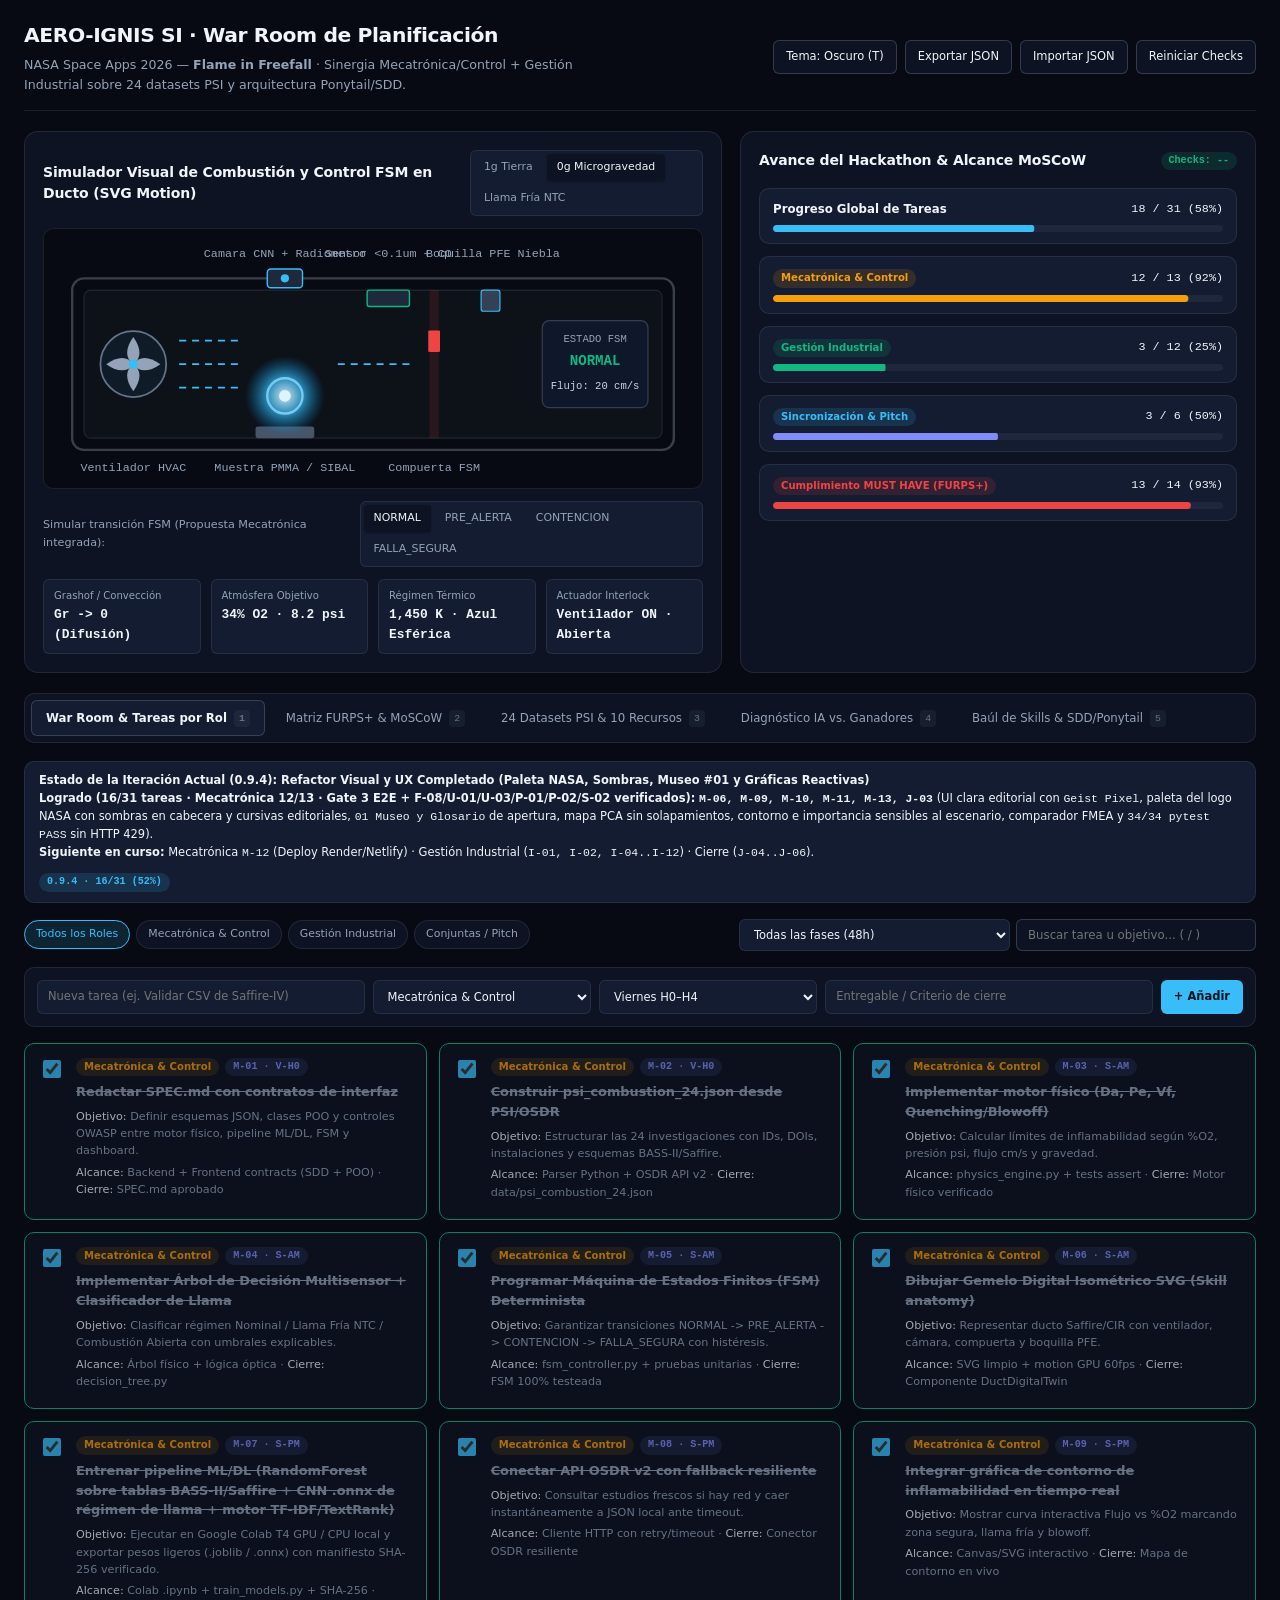
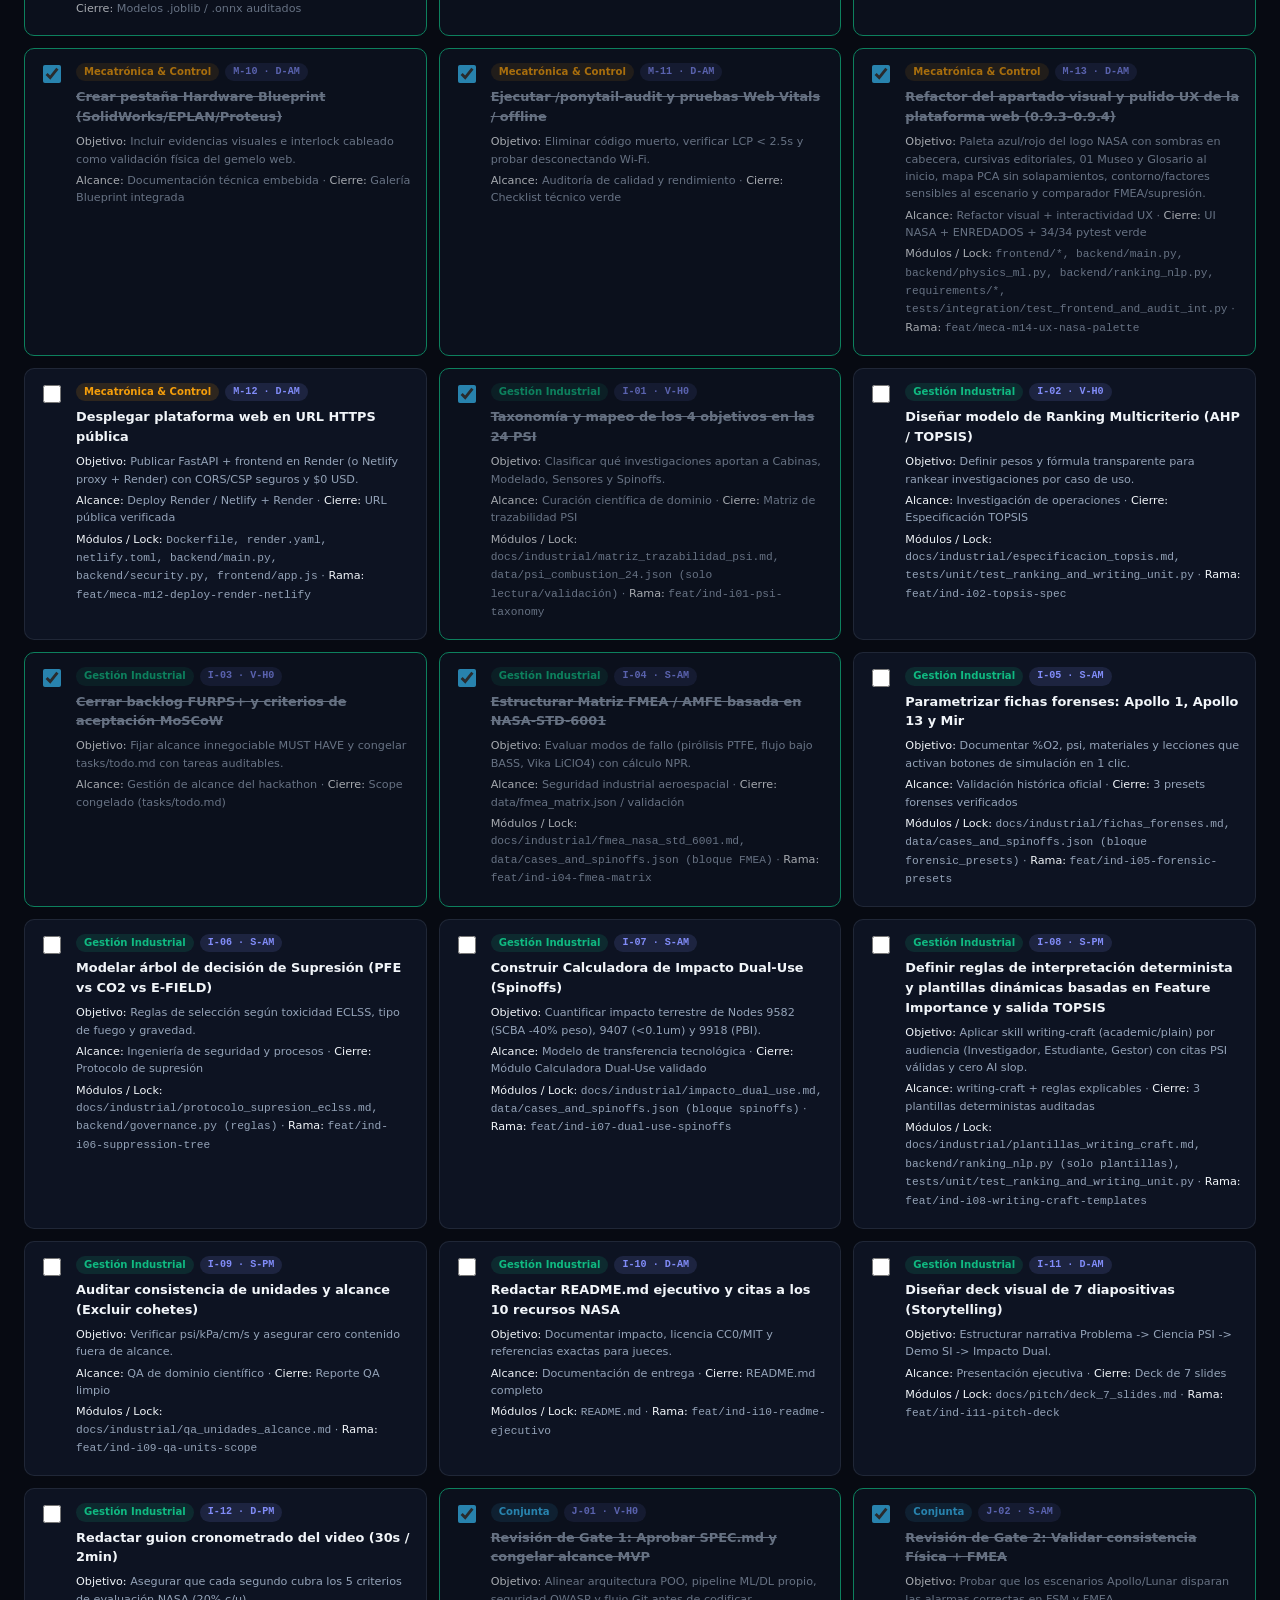
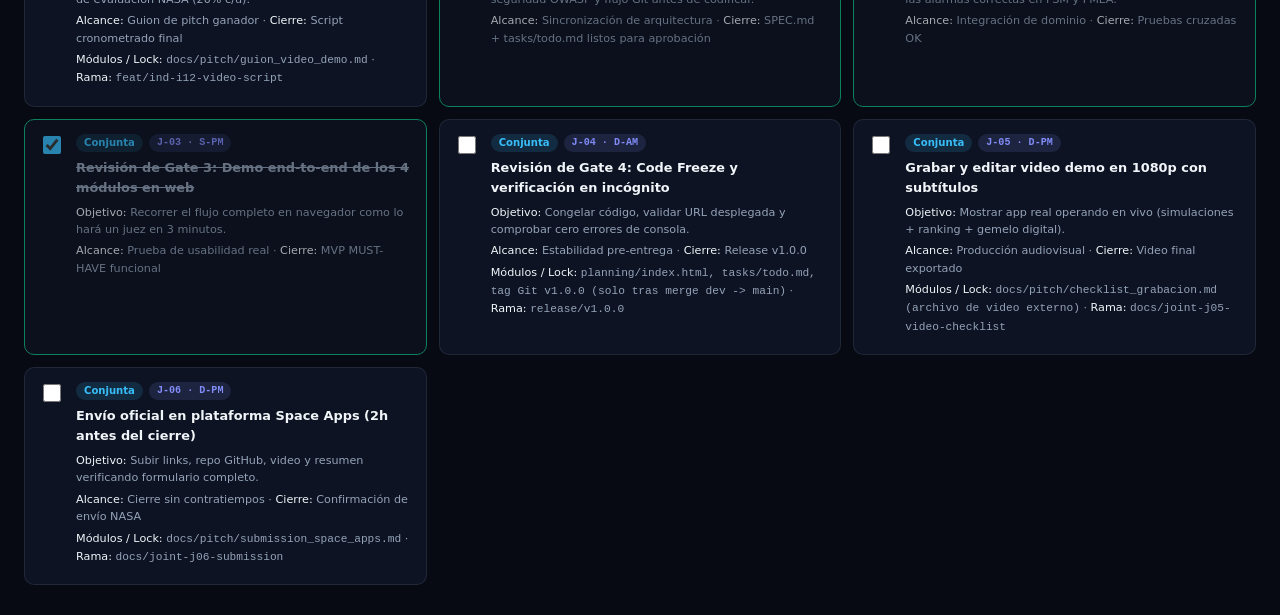
==== planning/index.html @ 43ac8eba "0.9.11 - merge - integrar origin/feat/ind-i04-fmea-matrix en dev" ====
<!DOCTYPE html>
<html lang="es" data-theme="dark">
<head>
  <meta charset="UTF-8" />
  <meta name="viewport" content="width=device-width, initial-scale=1.0" />
  <title>AERO-IGNIS SI — War Room & Planificación | Flame in Freefall (NASA Space Apps 2026)</title>
  <style>
    :root {
      --bg-canvas: #070A12;
      --bg-surface: #0D1322;
      --bg-elevated: #131C31;
      --bg-muted: rgba(148, 163, 184, 0.08);
      --border-subtle: rgba(148, 163, 184, 0.14);
      --border-strong: rgba(148, 163, 184, 0.28);
      --text-primary: #F1F5F9;
      --text-secondary: #94A3B8;
      --text-tertiary: #64748B;

      --accent-flame-blue: #38BDF8;
      --accent-cool-flame: #818CF8;
      --accent-soot-amber: #F59E0B;
      --accent-industrial-emerald: #10B981;
      --accent-pyro-red: #EF4444;
      --accent-cyan-dim: rgba(56, 189, 248, 0.14);
      --accent-amber-dim: rgba(245, 158, 11, 0.14);
      --accent-emerald-dim: rgba(16, 185, 129, 0.14);
      --accent-red-dim: rgba(239, 68, 68, 0.14);
      --accent-violet-dim: rgba(129, 140, 248, 0.14);

      --ease-out: cubic-bezier(0.23, 1, 0.32, 1);
      --ease-in-out: cubic-bezier(0.77, 0, 0.175, 1);
      --ease-drawer: cubic-bezier(0.32, 0.72, 0, 1);

      --radius-sm: 6px;
      --radius-md: 10px;
      --radius-lg: 14px;
      --font-sans: "Inter", "Segoe UI", system-ui, -apple-system, sans-serif;
      --font-mono: "JetBrains Mono", "Cascadia Code", ui-monospace, SFMono-Regular, Consolas, monospace;
    }

    [data-theme="light"] {
      --bg-canvas: #F4F6FA;
      --bg-surface: #FFFFFF;
      --bg-elevated: #EDF2F7;
      --bg-muted: rgba(15, 23, 42, 0.05);
      --border-subtle: rgba(15, 23, 42, 0.11);
      --border-strong: rgba(15, 23, 42, 0.22);
      --text-primary: #0F172A;
      --text-secondary: #475569;
      --text-tertiary: #64748B;

      --accent-flame-blue: #0284C7;
      --accent-cool-flame: #4F46E5;
      --accent-soot-amber: #D97706;
      --accent-industrial-emerald: #059669;
      --accent-pyro-red: #DC2626;
      --accent-cyan-dim: rgba(2, 132, 199, 0.10);
      --accent-amber-dim: rgba(217, 119, 6, 0.11);
      --accent-emerald-dim: rgba(5, 150, 105, 0.11);
      --accent-red-dim: rgba(220, 38, 38, 0.10);
      --accent-violet-dim: rgba(79, 70, 229, 0.10);
    }

    *, *::before, *::after { box-sizing: border-box; }

    html, body {
      margin: 0;
      padding: 0;
      background-color: var(--bg-canvas);
      color: var(--text-primary);
      font-family: var(--font-sans);
      font-size: 14px;
      line-height: 1.55;
      -webkit-font-smoothing: antialiased;
    }

    .tabular { font-variant-numeric: tabular-nums; }
    .mono { font-family: var(--font-mono); }

    a { color: var(--accent-flame-blue); text-decoration: none; }
    a:hover { text-decoration: underline; }

    button, input, select {
      font: inherit;
      color: inherit;
    }

    :focus-visible {
      outline: 2px solid var(--accent-flame-blue);
      outline-offset: 2px;
    }

    .app-shell {
      max-width: 1400px;
      margin: 0 auto;
      padding: 20px 24px 56px;
    }

    /* Header & Top Telemetry */
    .topbar {
      display: flex;
      flex-wrap: wrap;
      align-items: center;
      justify-content: space-between;
      gap: 16px;
      padding-bottom: 16px;
      border-bottom: 1px solid var(--border-subtle);
      margin-bottom: 20px;
    }

    .brand-block h1 {
      margin: 0;
      font-size: 1.45rem;
      font-weight: 700;
      letter-spacing: -0.02em;
    }

    .brand-subtitle {
      margin: 4px 0 0;
      color: var(--text-secondary);
      font-size: 0.9rem;
      max-width: 72ch;
    }

    .topbar-actions {
      display: flex;
      flex-wrap: wrap;
      align-items: center;
      gap: 8px;
    }

    .btn {
      display: inline-flex;
      align-items: center;
      gap: 6px;
      padding: 7px 12px;
      border-radius: var(--radius-sm);
      border: 1px solid var(--border-strong);
      background: var(--bg-surface);
      color: var(--text-primary);
      font-size: 0.82rem;
      font-weight: 500;
      cursor: pointer;
      transition: transform 140ms var(--ease-out), background-color 140ms var(--ease-out), border-color 140ms var(--ease-out);
    }

    .btn:active { transform: scale(0.98); }

    .btn-primary {
      background: var(--accent-flame-blue);
      color: #04101B;
      border-color: transparent;
      font-weight: 600;
    }

    [data-theme="light"] .btn-primary {
      color: #FFFFFF;
    }

    @media (hover: hover) and (pointer: fine) {
      .btn:hover { transform: translateY(-1px); border-color: var(--accent-flame-blue); }
      .btn-primary:hover { opacity: 0.92; }
    }

    /* Hero Motion Visualizer Grid */
    .hero-grid {
      display: grid;
      grid-template-columns: 1.15fr 0.85fr;
      gap: 18px;
      margin-bottom: 20px;
    }

    .panel {
      background: var(--bg-surface);
      border: 1px solid var(--border-subtle);
      border-radius: var(--radius-lg);
      padding: 18px;
    }

    .panel-header {
      display: flex;
      align-items: center;
      justify-content: space-between;
      gap: 12px;
      margin-bottom: 12px;
    }

    .panel-title {
      margin: 0;
      font-size: 1rem;
      font-weight: 600;
      letter-spacing: -0.01em;
    }

    /* Segmented Controls */
    .seg-group {
      display: inline-flex;
      flex-wrap: wrap;
      gap: 4px;
      padding: 3px;
      border-radius: var(--radius-sm);
      background: var(--bg-elevated);
      border: 1px solid var(--border-subtle);
    }

    .seg-btn {
      border: none;
      background: transparent;
      color: var(--text-secondary);
      padding: 5px 10px;
      border-radius: 4px;
      font-size: 0.78rem;
      font-weight: 500;
      cursor: pointer;
      transition: background-color 140ms var(--ease-out), color 140ms var(--ease-out);
    }

    .seg-btn[aria-pressed="true"] {
      background: var(--bg-surface);
      color: var(--text-primary);
      box-shadow: 0 1px 2px rgba(0, 0, 0, 0.25);
    }

    /* SVG Motion Graphic Stage */
    .svg-stage {
      position: relative;
      background: var(--bg-canvas);
      border: 1px solid var(--border-subtle);
      border-radius: var(--radius-md);
      overflow: hidden;
    }

    .svg-stage svg {
      display: block;
      width: 100%;
      height: auto;
    }

    /* GPU-only SVG animations */
    .flame-flicker {
      transform-origin: 205px 168px;
      animation: flameFlicker 1.1s var(--ease-in-out) infinite alternate;
    }

    .flame-pulse-0g {
      transform-origin: 205px 142px;
      animation: pulse0g 2.4s var(--ease-in-out) infinite alternate;
    }

    .fan-spin {
      transform-origin: 76px 140px;
      animation: fanRotate var(--fan-period, 1.2s) linear infinite;
    }

    .fan-spin.stopped {
      animation-play-state: paused;
    }

    .flow-stream {
      animation: flowDash 1.4s linear infinite;
    }

    .flow-stream.stopped {
      animation-play-state: paused;
      opacity: 0.2;
    }

    .damper-gate {
      transform-origin: 332px 92px;
      transition: transform 280ms var(--ease-drawer);
    }

    @keyframes flameFlicker {
      0% { transform: scaleY(0.95) scaleX(1.02) rotate(-1.5deg); opacity: 0.92; }
      100% { transform: scaleY(1.06) scaleX(0.96) rotate(1.5deg); opacity: 1; }
    }

    @keyframes pulse0g {
      0% { transform: scale(0.96); opacity: 0.85; }
      100% { transform: scale(1.05); opacity: 1; }
    }

    @keyframes fanRotate {
      from { transform: rotate(0deg); }
      to { transform: rotate(360deg); }
    }

    @keyframes flowDash {
      from { transform: translateX(-18px); opacity: 0.2; }
      50% { opacity: 0.85; }
      to { transform: translateX(18px); opacity: 0.2; }
    }

    /* Telemetry Readouts */
    .telemetry-bar {
      display: grid;
      grid-template-columns: repeat(4, minmax(0, 1fr));
      gap: 10px;
      margin-top: 12px;
    }

    .metric-box {
      background: var(--bg-elevated);
      border: 1px solid var(--border-subtle);
      border-radius: var(--radius-sm);
      padding: 8px 10px;
    }

    .metric-label {
      font-size: 0.72rem;
      color: var(--text-secondary);
      display: block;
    }

    .metric-value {
      font-size: 0.92rem;
      font-weight: 600;
      margin-top: 2px;
      display: block;
    }

    /* KPI Progress Summary Panel */
    .kpi-stack {
      display: flex;
      flex-direction: column;
      gap: 12px;
    }

    .progress-row {
      background: var(--bg-elevated);
      border: 1px solid var(--border-subtle);
      border-radius: var(--radius-md);
      padding: 11px 13px;
    }

    .progress-head {
      display: flex;
      justify-content: space-between;
      align-items: center;
      font-size: 0.84rem;
      margin-bottom: 7px;
    }

    .progress-track {
      height: 7px;
      background: var(--bg-muted);
      border-radius: 999px;
      overflow: hidden;
    }

    .progress-fill {
      height: 100%;
      width: 100%;
      transform-origin: left center;
      transform: scaleX(var(--ratio, 0));
      transition: transform 240ms var(--ease-out);
      border-radius: 999px;
    }

    /* Tabs (WAI-ARIA) */
    .tablist {
      display: flex;
      flex-wrap: wrap;
      gap: 6px;
      padding: 6px;
      background: var(--bg-surface);
      border: 1px solid var(--border-subtle);
      border-radius: var(--radius-md);
      margin-bottom: 18px;
    }

    .tab-btn {
      border: 1px solid transparent;
      background: transparent;
      color: var(--text-secondary);
      padding: 8px 14px;
      border-radius: var(--radius-sm);
      font-size: 0.84rem;
      font-weight: 500;
      cursor: pointer;
      display: inline-flex;
      align-items: center;
      gap: 7px;
    }

    .tab-btn[aria-selected="true"] {
      background: var(--bg-elevated);
      color: var(--text-primary);
      border-color: var(--border-strong);
      font-weight: 600;
    }

    .tab-kbd {
      font-family: var(--font-mono);
      font-size: 0.7rem;
      padding: 1px 5px;
      border-radius: 4px;
      background: var(--bg-muted);
      color: var(--text-tertiary);
    }

    .tabpanel {
      display: none;
    }

    .tabpanel.is-active {
      display: block;
      animation: panelReveal 180ms var(--ease-out);
    }

    @keyframes panelReveal {
      from { opacity: 0; transform: translateY(4px); }
      to { opacity: 1; transform: translateY(0); }
    }

    /* Toolbar & Filters */
    .toolbar {
      display: flex;
      flex-wrap: wrap;
      align-items: center;
      justify-content: space-between;
      gap: 12px;
      margin-bottom: 16px;
    }

    .filter-group {
      display: flex;
      flex-wrap: wrap;
      align-items: center;
      gap: 6px;
    }

    .pill-btn {
      padding: 5px 11px;
      border-radius: 999px;
      border: 1px solid var(--border-subtle);
      background: var(--bg-surface);
      color: var(--text-secondary);
      font-size: 0.78rem;
      font-weight: 500;
      cursor: pointer;
      transition: border-color 140ms var(--ease-out), color 140ms var(--ease-out), background-color 140ms var(--ease-out);
    }

    .pill-btn[aria-pressed="true"] {
      background: var(--accent-cyan-dim);
      color: var(--accent-flame-blue);
      border-color: var(--accent-flame-blue);
    }

    .search-input {
      background: var(--bg-surface);
      border: 1px solid var(--border-strong);
      border-radius: var(--radius-sm);
      padding: 6px 11px;
      min-width: 240px;
      font-size: 0.84rem;
    }

    /* Badges */
    .badge {
      display: inline-flex;
      align-items: center;
      padding: 2px 8px;
      border-radius: 999px;
      font-size: 0.72rem;
      font-weight: 600;
      line-height: 1.4;
      white-space: nowrap;
    }

    .badge-meca { background: var(--accent-amber-dim); color: var(--accent-soot-amber); }
    .badge-ind { background: var(--accent-emerald-dim); color: var(--accent-industrial-emerald); }
    .badge-joint { background: var(--accent-cyan-dim); color: var(--accent-flame-blue); }
    .badge-must { background: var(--accent-red-dim); color: var(--accent-pyro-red); }
    .badge-should { background: var(--accent-amber-dim); color: var(--accent-soot-amber); }
    .badge-could { background: var(--accent-cyan-dim); color: var(--accent-flame-blue); }
    .badge-wont { background: var(--bg-muted); color: var(--text-tertiary); }
    .badge-violet { background: var(--accent-violet-dim); color: var(--accent-cool-flame); }

    /* Task Cards & Checklists */
    .task-grid {
      display: grid;
      grid-template-columns: repeat(auto-fill, minmax(370px, 1fr));
      gap: 12px;
    }

    .task-card {
      background: var(--bg-surface);
      border: 1px solid var(--border-subtle);
      border-radius: var(--radius-md);
      padding: 14px;
      display: flex;
      gap: 12px;
      align-items: flex-start;
      transition: border-color 150ms var(--ease-out), opacity 150ms var(--ease-out);
    }

    .task-card.is-done {
      opacity: 0.68;
      border-color: var(--accent-industrial-emerald);
    }

    .task-card.is-done .task-title {
      text-decoration: line-through;
      color: var(--text-secondary);
    }

    .check-input {
      width: 18px;
      height: 18px;
      margin-top: 2px;
      accent-color: var(--accent-flame-blue);
      cursor: pointer;
      flex-shrink: 0;
    }

    .task-body { flex: 1; min-width: 0; }

    .task-meta {
      display: flex;
      flex-wrap: wrap;
      gap: 6px;
      margin-bottom: 6px;
    }

    .task-title {
      margin: 0 0 6px;
      font-size: 0.92rem;
      font-weight: 600;
    }

    .task-detail {
      margin: 0 0 4px;
      font-size: 0.8rem;
      color: var(--text-secondary);
    }

    .task-detail strong { color: var(--text-primary); font-weight: 500; }

    /* Add Task Inline Form */
    .add-task-form {
      display: grid;
      grid-template-columns: 1.5fr 1fr 1fr 1.5fr auto;
      gap: 8px;
      background: var(--bg-surface);
      border: 1px solid var(--border-subtle);
      border-radius: var(--radius-md);
      padding: 12px;
      margin-bottom: 16px;
    }

    .form-field {
      background: var(--bg-elevated);
      border: 1px solid var(--border-subtle);
      border-radius: var(--radius-sm);
      padding: 7px 10px;
      font-size: 0.82rem;
      width: 100%;
    }

    /* Tables (FURPS+ & PSI 24) */
    .table-wrap {
      overflow-x: auto;
      background: var(--bg-surface);
      border: 1px solid var(--border-subtle);
      border-radius: var(--radius-md);
    }

    table {
      width: 100%;
      border-collapse: collapse;
      font-size: 0.82rem;
      text-align: left;
    }

    th {
      background: var(--bg-elevated);
      color: var(--text-secondary);
      font-weight: 600;
      padding: 10px 12px;
      border-bottom: 1px solid var(--border-strong);
      white-space: nowrap;
    }

    td {
      padding: 10px 12px;
      border-bottom: 1px solid var(--border-subtle);
      vertical-align: top;
    }

    tr:last-child td { border-bottom: none; }
    tr.is-done td { opacity: 0.65; }

    /* Two-column layouts */
    .split-2 {
      display: grid;
      grid-template-columns: 1fr 1fr;
      gap: 16px;
    }

    .resource-grid {
      display: grid;
      grid-template-columns: repeat(auto-fill, minmax(300px, 1fr));
      gap: 12px;
      margin-top: 16px;
    }

    .resource-card {
      background: var(--bg-surface);
      border: 1px solid var(--border-subtle);
      border-radius: var(--radius-md);
      padding: 13px;
    }

    .code-block {
      background: var(--bg-canvas);
      border: 1px solid var(--border-subtle);
      border-radius: var(--radius-sm);
      padding: 10px 12px;
      font-family: var(--font-mono);
      font-size: 0.76rem;
      overflow-x: auto;
      color: var(--accent-flame-blue);
    }

    .status-banner {
      display: flex;
      flex-wrap: wrap;
      align-items: center;
      justify-content: space-between;
      gap: 12px;
      padding: 10px 14px;
      border-radius: var(--radius-md);
      background: var(--bg-elevated);
      border: 1px solid var(--border-subtle);
      margin-bottom: 16px;
      font-size: 0.82rem;
    }

    @media (max-width: 1024px) {
      .hero-grid, .split-2 { grid-template-columns: 1fr; }
      .add-task-form { grid-template-columns: 1fr 1fr; }
      .telemetry-bar { grid-template-columns: repeat(2, minmax(0, 1fr)); }
    }

    @media (max-width: 640px) {
      .app-shell { padding: 14px; }
      .task-grid { grid-template-columns: 1fr; }
      .add-task-form { grid-template-columns: 1fr; }
    }

    @media (prefers-reduced-motion: reduce) {
      *, *::before, *::after {
        animation-duration: 0.01ms !important;
        animation-iteration-count: 1 !important;
        transition-duration: 0.05s !important;
      }
    }
  </style>
</head>
<body>
  <div class="app-shell">
    <!-- Top Header -->
    <header class="topbar">
      <div class="brand-block">
        <h1>AERO-IGNIS SI · War Room de Planificación</h1>
        <p class="brand-subtitle">
          NASA Space Apps 2026 — <strong>Flame in Freefall</strong> · Sinergia Mecatrónica/Control + Gestión Industrial sobre 24 datasets PSI y arquitectura Ponytail/SDD.
        </p>
      </div>
      <div class="topbar-actions">
        <button id="themeToggle" class="btn" type="button" aria-label="Cambiar tema visual">Tema: Oscuro (T)</button>
        <button id="exportBtn" class="btn" type="button">Exportar JSON</button>
        <label class="btn" style="cursor:pointer;">
          Importar JSON
          <input id="importInput" type="file" accept="application/json" style="display:none;" />
        </label>
        <button id="resetBtn" class="btn" type="button">Reiniciar Checks</button>
      </div>
    </header>

    <!-- Hero Motion Graphics & KPI Strip -->
    <section class="hero-grid" aria-label="Visualizador físico y progreso del hackathon">
      <div class="panel">
        <div class="panel-header">
          <h2 class="panel-title">Simulador Visual de Combustión y Control FSM en Ducto (SVG Motion)</h2>
          <div class="seg-group" role="group" aria-label="Régimen de gravedad y llama">
            <button class="seg-btn" type="button" data-flame="1g" aria-pressed="false">1g Tierra</button>
            <button class="seg-btn" type="button" data-flame="0g" aria-pressed="true">0g Microgravedad</button>
            <button class="seg-btn" type="button" data-flame="cool" aria-pressed="false">Llama Fría NTC</button>
          </div>
        </div>

        <div class="svg-stage">
          <svg viewBox="0 0 560 220" role="img" aria-label="Diagrama animado de ducto de ventilación Saffire/CIR con ventilador, llama y compuerta cortafuego">
            <defs>
              <radialGradient id="glow0g" cx="50%" cy="50%" r="50%">
                <stop offset="0%" stop-color="#E0F2FE" stop-opacity="0.95" />
                <stop offset="45%" stop-color="#38BDF8" stop-opacity="0.7" />
                <stop offset="100%" stop-color="#0284C7" stop-opacity="0" />
              </radialGradient>
              <radialGradient id="glowCool" cx="50%" cy="50%" r="50%">
                <stop offset="0%" stop-color="#E0E7FF" stop-opacity="0.65" />
                <stop offset="55%" stop-color="#818CF8" stop-opacity="0.45" />
                <stop offset="100%" stop-color="#4F46E5" stop-opacity="0" />
              </radialGradient>
              <linearGradient id="glow1g" x1="0" y1="1" x2="0" y2="0">
                <stop offset="0%" stop-color="#38BDF8" />
                <stop offset="35%" stop-color="#F59E0B" />
                <stop offset="85%" stop-color="#FDE047" />
                <stop offset="100%" stop-color="#EF4444" stop-opacity="0.2" />
              </linearGradient>
            </defs>

            <!-- Duct Enclosure -->
            <rect x="24" y="42" width="512" height="146" rx="10" fill="none" stroke="rgba(148,163,184,0.35)" stroke-width="2" />
            <rect x="34" y="52" width="492" height="126" rx="6" fill="rgba(148,163,184,0.04)" stroke="rgba(148,163,184,0.16)" stroke-width="1" />

            <!-- Duct Flange & Sensor Ports -->
            <rect x="180" y="168" width="50" height="10" rx="2" fill="#475569" />
            <text x="205" y="206" text-anchor="middle" fill="#94A3B8" font-size="10" font-family="monospace">Muestra PMMA / SIBAL</text>

            <!-- Optical Camera Sensor Top -->
            <rect x="190" y="34" width="30" height="16" rx="3" fill="#1E293B" stroke="#38BDF8" stroke-width="1.2" />
            <circle cx="205" cy="42" r="3.5" fill="#38BDF8" />
            <text x="205" y="24" text-anchor="middle" fill="#94A3B8" font-size="10" font-family="monospace">Camara CNN + Radiometro</text>

            <!-- Smoke / Gas Sensor Node 9407 -->
            <rect x="275" y="52" width="36" height="14" rx="2" fill="#1E293B" stroke="#10B981" stroke-width="1.2" />
            <text x="293" y="24" text-anchor="middle" fill="#94A3B8" font-size="10" font-family="monospace">Sensor &lt;0.1um + CO</text>

            <!-- HVAC Fan -->
            <circle cx="76" cy="115" r="28" fill="rgba(56,189,248,0.06)" stroke="#64748B" stroke-width="1.5" />
            <g id="fanGroup" class="fan-spin" style="transform-origin: 76px 115px;">
              <path d="M76 92 C83 102, 83 110, 76 115 C69 110, 69 102, 76 92 Z" fill="#94A3B8" />
              <path d="M99 115 C89 122, 81 122, 76 115 C81 108, 89 108, 99 115 Z" fill="#94A3B8" />
              <path d="M76 138 C69 128, 69 120, 76 115 C83 120, 83 128, 76 138 Z" fill="#94A3B8" />
              <path d="M53 115 C63 108, 71 108, 76 115 C71 122, 63 122, 53 115 Z" fill="#94A3B8" />
            </g>
            <circle cx="76" cy="115" r="4" fill="#38BDF8" />
            <text x="76" y="206" text-anchor="middle" fill="#94A3B8" font-size="10" font-family="monospace">Ventilador HVAC</text>

            <!-- Forced Flow Streamlines -->
            <g id="flowLines" class="flow-stream" stroke="#38BDF8" stroke-width="1.4" stroke-dasharray="6 5" fill="none">
              <line x1="115" y1="95" x2="165" y2="95" />
              <line x1="115" y1="115" x2="165" y2="115" />
              <line x1="115" y1="135" x2="165" y2="135" />
              <line x1="250" y1="115" x2="315" y2="115" />
            </g>

            <!-- Flame Mode: 1g Teardrop -->
            <g id="flame1g" style="display:none;">
              <path class="flame-flicker" style="transform-origin:205px 168px;"
                d="M205 168 C185 165, 182 140, 195 118 C202 104, 205 84, 205 76 C205 84, 211 106, 217 122 C226 142, 224 165, 205 168 Z"
                fill="url(#glow1g)" />
              <path d="M205 166 C197 164, 196 150, 205 136 C214 150, 213 164, 205 166 Z" fill="#38BDF8" opacity="0.85" />
            </g>

            <!-- Flame Mode: 0g Spherical Diffusion -->
            <g id="flame0g">
              <circle class="flame-pulse-0g" style="transform-origin:205px 142px;" cx="205" cy="142" r="34" fill="url(#glow0g)" />
              <circle cx="205" cy="142" r="15" fill="none" stroke="#7DD3FC" stroke-width="2" opacity="0.9" />
              <circle cx="205" cy="142" r="5" fill="#E0F2FE" />
            </g>

            <!-- Flame Mode: Cool Flame NTC -->
            <g id="flameCool" style="display:none;">
              <circle class="flame-pulse-0g" style="transform-origin:205px 142px;" cx="205" cy="142" r="38" fill="url(#glowCool)" />
              <circle cx="205" cy="142" r="18" fill="none" stroke="#818CF8" stroke-width="1.5" stroke-dasharray="4 3" />
            </g>

            <!-- PFE Fine Water Mist Nozzle -->
            <rect x="372" y="52" width="16" height="18" rx="2" fill="#334155" stroke="#38BDF8" stroke-width="1" />
            <g id="mistSpray" style="display:none;" fill="#7DD3FC" opacity="0.85">
              <circle cx="362" cy="82" r="2" /><circle cx="350" cy="96" r="2.2" /><circle cx="338" cy="112" r="1.8" />
              <circle cx="378" cy="88" r="2" /><circle cx="368" cy="108" r="2.4" /><circle cx="355" cy="126" r="2" />
              <circle cx="390" cy="94" r="1.8" /><circle cx="384" cy="116" r="2.1" /><circle cx="372" cy="136" r="1.9" />
            </g>
            <text x="382" y="24" text-anchor="middle" fill="#94A3B8" font-size="10" font-family="monospace">Boquilla PFE Niebla</text>

            <!-- Fire Damper Gate -->
            <rect x="328" y="52" width="8" height="126" fill="rgba(239,68,68,0.12)" />
            <rect id="damperGate" class="damper-gate" x="327" y="54" width="10" height="122" rx="2" fill="#EF4444" style="transform: scaleY(0.15);" />
            <text x="332" y="206" text-anchor="middle" fill="#94A3B8" font-size="10" font-family="monospace">Compuerta FSM</text>

            <!-- Output Interlock Box -->
            <rect x="424" y="78" width="90" height="74" rx="6" fill="#0F172A" stroke="rgba(148,163,184,0.3)" />
            <text x="469" y="96" text-anchor="middle" fill="#94A3B8" font-size="9" font-family="monospace">ESTADO FSM</text>
            <text id="svgFsmText" x="469" y="116" text-anchor="middle" fill="#10B981" font-size="12" font-weight="bold" font-family="monospace">NORMAL</text>
            <text id="svgActionText" x="469" y="136" text-anchor="middle" fill="#CBD5E1" font-size="9" font-family="monospace">Flujo: 20 cm/s</text>
          </svg>
        </div>

        <div class="panel-header" style="margin-top:12px; margin-bottom:0;">
          <span style="font-size:0.8rem; color:var(--text-secondary);">Simular transición FSM (Propuesta Mecatrónica integrada):</span>
          <div class="seg-group" role="group" aria-label="Estado de la máquina de estados finitos">
            <button class="seg-btn" type="button" data-fsm="NORMAL" aria-pressed="true">NORMAL</button>
            <button class="seg-btn" type="button" data-fsm="PRE_ALERTA" aria-pressed="false">PRE_ALERTA</button>
            <button class="seg-btn" type="button" data-fsm="CONTENCION" aria-pressed="false">CONTENCION</button>
            <button class="seg-btn" type="button" data-fsm="FALLA_SEGURA" aria-pressed="false">FALLA_SEGURA</button>
          </div>
        </div>

        <div class="telemetry-bar tabular">
          <div class="metric-box">
            <span class="metric-label">Grashof / Convección</span>
            <span id="metGr" class="metric-value mono">Gr -> 0 (Difusión)</span>
          </div>
          <div class="metric-box">
            <span class="metric-label">Atmósfera Objetivo</span>
            <span id="metAtm" class="metric-value mono">34% O2 · 8.2 psi</span>
          </div>
          <div class="metric-box">
            <span class="metric-label">Régimen Térmico</span>
            <span id="metTemp" class="metric-value mono">1,450 K · Azul Esférica</span>
          </div>
          <div class="metric-box">
            <span class="metric-label">Actuador Interlock</span>
            <span id="metAct" class="metric-value mono">Ventilador ON · Abierta</span>
          </div>
        </div>
      </div>

      <!-- Progress & Self-Check KPI Panel -->
      <div class="panel kpi-stack">
        <div class="panel-header" style="margin-bottom:4px;">
          <h2 class="panel-title">Avance del Hackathon & Alcance MoSCoW</h2>
          <span id="selfCheckBadge" class="badge badge-ind mono">Checks: --</span>
        </div>

        <div class="progress-row">
          <div class="progress-head">
            <strong>Progreso Global de Tareas</strong>
            <span id="kpiGlobalText" class="mono tabular">0 / 31 (0%)</span>
          </div>
          <div class="progress-track">
            <div id="kpiGlobalBar" class="progress-fill" style="background: var(--accent-flame-blue); --ratio: 0;"></div>
          </div>
        </div>

        <div class="progress-row">
          <div class="progress-head">
            <span><span class="badge badge-meca">Mecatrónica & Control</span></span>
            <span id="kpiMecaText" class="mono tabular">0 / 13 (0%)</span>
          </div>
          <div class="progress-track">
            <div id="kpiMecaBar" class="progress-fill" style="background: var(--accent-soot-amber); --ratio: 0;"></div>
          </div>
        </div>

        <div class="progress-row">
          <div class="progress-head">
            <span><span class="badge badge-ind">Gestión Industrial</span></span>
            <span id="kpiIndText" class="mono tabular">0 / 12 (0%)</span>
          </div>
          <div class="progress-track">
            <div id="kpiIndBar" class="progress-fill" style="background: var(--accent-industrial-emerald); --ratio: 0;"></div>
          </div>
        </div>

        <div class="progress-row">
          <div class="progress-head">
            <span><span class="badge badge-joint">Sincronización & Pitch</span></span>
            <span id="kpiJointText" class="mono tabular">0 / 6 (0%)</span>
          </div>
          <div class="progress-track">
            <div id="kpiJointBar" class="progress-fill" style="background: var(--accent-cool-flame); --ratio: 0;"></div>
          </div>
        </div>

        <div class="progress-row">
          <div class="progress-head">
            <span><span class="badge badge-must">Cumplimiento MUST HAVE (FURPS+)</span></span>
            <span id="kpiMustText" class="mono tabular">0 / 13 (0%)</span>
          </div>
          <div class="progress-track">
            <div id="kpiMustBar" class="progress-fill" style="background: var(--accent-pyro-red); --ratio: 0;"></div>
          </div>
        </div>
      </div>
    </section>

    <!-- Accessible WAI-ARIA Tab Navigation -->
    <nav class="tablist" role="tablist" aria-label="Secciones de planificación del hackathon">
      <button id="tab-tasks" class="tab-btn" role="tab" aria-selected="true" aria-controls="panel-tasks" data-tab="tasks">
        War Room & Tareas por Rol <span class="tab-kbd">1</span>
      </button>
      <button id="tab-furps" class="tab-btn" role="tab" aria-selected="false" aria-controls="panel-furps" data-tab="furps">
        Matriz FURPS+ & MoSCoW <span class="tab-kbd">2</span>
      </button>
      <button id="tab-psi" class="tab-btn" role="tab" aria-selected="false" aria-controls="panel-psi" data-tab="psi">
        24 Datasets PSI & 10 Recursos <span class="tab-kbd">3</span>
      </button>
      <button id="tab-diagnosis" class="tab-btn" role="tab" aria-selected="false" aria-controls="panel-diagnosis" data-tab="diagnosis">
        Diagnóstico IA vs. Ganadores <span class="tab-kbd">4</span>
      </button>
      <button id="tab-skills" class="tab-btn" role="tab" aria-selected="false" aria-controls="panel-skills" data-tab="skills">
        Baúl de Skills & SDD/Ponytail <span class="tab-kbd">5</span>
      </button>
    </nav>

    <!-- TAB 1: WAR ROOM & ROLE TASKS -->
    <section id="panel-tasks" class="tabpanel is-active" role="tabpanel" aria-labelledby="tab-tasks">
      <div class="status-banner" id="iterationBanner">
        <div>
          <strong>Estado de la Iteración Actual (0.9.4): Refactor Visual y UX Completado (Paleta NASA, Sombras, Museo #01 y Gráficas Reactivas)</strong><br />
          <span><strong>Logrado (16/31 tareas · Mecatrónica 12/13 · Gate 3 E2E + F-08/U-01/U-03/P-01/P-02/S-02 verificados):</strong> <strong><code>M-06, M-09, M-10, M-11, M-13, J-03</code></strong> (UI clara editorial con <code>Geist Pixel</code>, paleta del logo NASA con sombras en cabecera y cursivas editoriales, <code>01 Museo y Glosario</code> de apertura, mapa PCA sin solapamientos, contorno e importancia sensibles al escenario, comparador FMEA y <code>34/34 pytest PASS</code> sin HTTP 429).<br />
          <strong>Siguiente en curso:</strong> Mecatrónica <code>M-12</code> (Deploy Render/Netlify) · Gestión Industrial (<code>I-01, I-02, I-04..I-12</code>) · Cierre (<code>J-04..J-06</code>).</span>
        </div>
        <span class="mono badge badge-joint">0.9.4 · 16/31 (52%)</span>
      </div>

      <div class="toolbar">
        <div class="filter-group" aria-label="Filtrar por rol">
          <button class="pill-btn" type="button" data-role-filter="ALL" aria-pressed="true">Todos los Roles</button>
          <button class="pill-btn" type="button" data-role-filter="meca" aria-pressed="false">Mecatrónica & Control</button>
          <button class="pill-btn" type="button" data-role-filter="ind" aria-pressed="false">Gestión Industrial</button>
          <button class="pill-btn" type="button" data-role-filter="joint" aria-pressed="false">Conjuntas / Pitch</button>
        </div>
        <div class="filter-group">
          <select id="phaseFilter" class="form-field" style="width:auto;" aria-label="Filtrar por fase">
            <option value="ALL">Todas las fases (48h)</option>
            <option value="V-H0">Viernes H0–H4 (Spec & Datos)</option>
            <option value="S-AM">Sábado AM H5–H14 (Core)</option>
            <option value="S-PM">Sábado PM H15–H26 (Web + SI)</option>
            <option value="D-AM">Domingo AM H27–H38 (Audit & Deploy)</option>
            <option value="D-PM">Domingo PM H39–H48 (Pitch)</option>
          </select>
          <input id="taskSearch" class="search-input" type="search" placeholder="Buscar tarea u objetivo... ( / )" aria-label="Buscar tarea" />
        </div>
      </div>

      <form id="addTaskForm" class="add-task-form" aria-label="Agregar nueva tarea personalizada">
        <input id="newTaskTitle" class="form-field" type="text" placeholder="Nueva tarea (ej. Validar CSV de Saffire-IV)" required />
        <select id="newTaskRole" class="form-field" aria-label="Rol asignado">
          <option value="meca">Mecatrónica & Control</option>
          <option value="ind">Gestión Industrial</option>
          <option value="joint">Conjunta</option>
        </select>
        <select id="newTaskPhase" class="form-field" aria-label="Fase del hackathon">
          <option value="V-H0">Viernes H0–H4</option>
          <option value="S-AM">Sábado AM H5–H14</option>
          <option value="S-PM">Sábado PM H15–H26</option>
          <option value="D-AM">Domingo AM H27–H38</option>
          <option value="D-PM">Domingo PM H39–H48</option>
        </select>
        <input id="newTaskDeliverable" class="form-field" type="text" placeholder="Entregable / Criterio de cierre" required />
        <button class="btn btn-primary" type="submit">+ Añadir</button>
      </form>

      <div id="taskGrid" class="task-grid"></div>
    </section>

    <!-- TAB 2: FURPS+ & MOSCOW -->
    <section id="panel-furps" class="tabpanel" role="tabpanel" aria-labelledby="tab-furps">
      <div class="status-banner">
        <div>
          <strong>Checklist de Alcance FURPS+ & Priorización MoSCoW:</strong>
          Marca cada requerimiento conforme quede implementado y verificado con su prueba de aceptación.
        </div>
        <div id="moscowSummary" class="mono tabular"></div>
      </div>

      <div class="toolbar">
        <div class="filter-group" aria-label="Filtrar por prioridad MoSCoW">
          <button class="pill-btn" type="button" data-moscow-filter="ALL" aria-pressed="true">Todos MoSCoW</button>
          <button class="pill-btn" type="button" data-moscow-filter="MUST" aria-pressed="false">MUST HAVE</button>
          <button class="pill-btn" type="button" data-moscow-filter="SHOULD" aria-pressed="false">SHOULD HAVE</button>
          <button class="pill-btn" type="button" data-moscow-filter="COULD" aria-pressed="false">COULD HAVE</button>
          <button class="pill-btn" type="button" data-moscow-filter="WONT" aria-pressed="false">WON'T HAVE</button>
        </div>
        <div class="filter-group">
          <select id="furpsCatFilter" class="form-field" style="width:auto;" aria-label="Filtrar por categoría FURPS+">
            <option value="ALL">Todas las dimensiones FURPS+</option>
            <option value="F">F — Functionality (Funcionalidad)</option>
            <option value="U">U — Usability (Usabilidad)</option>
            <option value="R">R — Reliability (Confiabilidad)</option>
            <option value="P">P — Performance (Rendimiento)</option>
            <option value="S">S — Supportability (Soportabilidad)</option>
            <option value="+">+ — Constraints (Restricciones NASA)</option>
          </select>
        </div>
      </div>

      <div class="table-wrap">
        <table>
          <thead>
            <tr>
              <th style="width:42px;">OK</th>
              <th>ID</th>
              <th>Dimensión</th>
              <th>Prioridad</th>
              <th>Requerimiento & Alcance</th>
              <th>Responsable</th>
              <th>Criterio de Verificación</th>
            </tr>
          </thead>
          <tbody id="furpsTableBody"></tbody>
        </table>
      </div>
    </section>

    <!-- TAB 3: 24 PSI DATASETS & 10 RESOURCES -->
    <section id="panel-psi" class="tabpanel" role="tabpanel" aria-labelledby="tab-psi">
      <div class="split-2" style="margin-bottom:16px;">
        <div class="panel">
          <h3 class="panel-title" style="margin-bottom:8px;">Arquitectura Real de PSI & Endpoints Públicos OSDR v2</h3>
          <p class="task-detail" style="margin-bottom:8px;">
            De <strong>133 investigaciones totales</strong> en NASA PSI, exactamente <strong>24 pertenecen a Combustion Science</strong> (licencia <code>CC0-1.0</code>, DOIs <code>10.60555</code>, estructura ISA-Tab: <code>i_investigation.txt</code> &rarr; <code>s_study.txt</code> &rarr; <code>a_assay.txt</code>).
          </p>
          <div class="code-block">
GET https://osdr.nasa.gov/osdr/data/search?term=combustion&amp;from=0&amp;size=25<br/>
GET https://visualization.osdr.nasa.gov/biodata/api/v2/datasets/?format=json<br/>
GET https://visualization.osdr.nasa.gov/biodata/api/v2/dataset/{accession}/?format=json
          </div>
        </div>
        <div class="panel">
          <h3 class="panel-title" style="margin-bottom:8px;">Esquemas Tabulares Verificados (Experimental Tables)</h3>
          <p class="task-detail" style="margin-bottom:6px;">
            <strong>BASS-II (PSI-25 · 17 cols · &gt;130 corridas):</strong> <span class="mono" style="font-size:0.74rem;">Sample Number | Material | Thickness | Width | Length | Air Flow (cm/s) | Flow Direction | Percent O2 | Percent N2 | Pressure (atm) | Total Flow Rate (cc/s) | Ignition Power (W) | Ignition Duration (s) | Burn Time (s) | Camera 1 ID | Camera 2 ID | Extinguished</span>
          </p>
          <p class="task-detail">
            <strong>Saffire-I (PSI-98 · 13 cols · 11.41 GB):</strong> <span class="mono" style="font-size:0.74rem;">Sample Number | Material | Thickness | Length | Width | Air Flow (cm/s) | Percent O2 | Ignition Power (W) | Ignition Time (s) | Burn Time (s) | Flow Direction | Camera 1 ID | Camera 2 ID</span>
          </p>
        </div>
      </div>

      <div class="toolbar">
        <div class="filter-group" aria-label="Filtrar investigaciones PSI por plataforma">
          <button class="pill-btn" type="button" data-psi-filter="ALL" aria-pressed="true">Las 24 Investigaciones PSI</button>
          <button class="pill-btn" type="button" data-psi-filter="Cygnus" aria-pressed="false">Cygnus (Saffire I–VI)</button>
          <button class="pill-btn" type="button" data-psi-filter="ISS-CIR" aria-pressed="false">ISS - CIR (ACME / FLEX / CFI)</button>
          <button class="pill-btn" type="button" data-psi-filter="ISS-MSG" aria-pressed="false">ISS - MSG (BASS / SPICE / SLICE)</button>
          <button class="pill-btn" type="button" data-psi-filter="Otros" aria-pressed="false">Tierra / STS (NCA / MSC)</button>
        </div>
        <input id="psiSearch" class="search-input" type="search" placeholder="Filtrar por ID, acrónimo o combustible..." aria-label="Buscar dataset PSI" />
      </div>

      <div class="table-wrap">
        <table>
          <thead>
            <tr>
              <th>ID PSI</th>
              <th>Investigación</th>
              <th>Instalación</th>
              <th>Combustible / Geometría</th>
              <th>Parámetros y Aporte al Proyecto</th>
            </tr>
          </thead>
          <tbody id="psiTableBody"></tbody>
        </table>
      </div>

      <h3 class="panel-title" style="margin:22px 0 8px;">Mapa Graphviz: Conexión 24 PSI &rarr; Modelos ML/DL (Colab / Local) &rarr; Objetivos &rarr; Roles</h3>
      <div class="split-2" style="margin-bottom:20px;">
        <div class="panel">
          <h4 class="task-title" style="margin-bottom:8px;">Grafo de Conocimiento PSI &amp; Dominios (<code>psi_knowledge_graph.svg</code>)</h4>
          <p class="task-detail" style="margin-bottom:8px;">Sincronizado con la carpeta Obsidian <code>Proyectos\NASA_Flame_In_Freefall\</code> (24 fichas PSI, 10 nodos de Objetivos/Modelos/Roles y <code>.canvas</code>).</p>
          <a href="../docs/graphs/psi_knowledge_graph.svg" target="_blank" rel="noopener noreferrer">
            <img src="../docs/graphs/psi_knowledge_graph.svg" alt="Grafo Graphviz conectando las 24 investigaciones PSI con modelos ML, objetivos y roles" style="width:100%; height:auto; border-radius:var(--radius-md); border:1px solid var(--border-subtle);" />
          </a>
        </div>
        <div class="panel">
          <h4 class="task-title" style="margin-bottom:8px;">Pipeline Dual Colab T4 / CPU Local (<code>ml_dl_colab_pipeline.svg</code>)</h4>
          <p class="task-detail" style="margin-bottom:8px;">Streaming selectivo OSDR API v2 en <code>notebooks/AERO_IGNIS_Colab_Training.ipynb</code> + entrenamiento CPU local + manifiesto <code>SHA-256</code>.</p>
          <a href="../docs/graphs/ml_dl_colab_pipeline.svg" target="_blank" rel="noopener noreferrer">
            <img src="../docs/graphs/ml_dl_colab_pipeline.svg" alt="Grafo Graphviz del pipeline dual Google Colab GPU y CPU local con SHA-256" style="width:100%; height:auto; border-radius:var(--radius-md); border:1px solid var(--border-subtle);" />
          </a>
        </div>
      </div>

      <h3 class="panel-title" style="margin:22px 0 8px;">Los 10 Recursos Oficiales del Reto + Extintor PFE</h3>
      <div id="resourceGrid" class="resource-grid"></div>
    </section>

    <!-- TAB 4: DIAGNOSIS & WINNERS -->
    <section id="panel-diagnosis" class="tabpanel" role="tabpanel" aria-labelledby="tab-diagnosis">
      <div class="split-2">
        <div class="panel">
          <h3 class="panel-title" style="margin-bottom:10px;">Auditoría Crítica de la Propuesta de la Otra IA</h3>
          <p class="task-detail" style="margin-bottom:10px;">
            <span class="badge badge-ind">30% Rescatable (Núcleo Mecatrónico)</span>
            La combinación <strong>CNN Óptica + Árbol de Decisión Tabular + FSM Determinista</strong> con histéresis e interlocks en ducto es científicamente válida y resuelve la paradoja de ventilación de <code>BASS</code>.
          </p>
          <p class="task-detail" style="margin-bottom:10px;">
            <span class="badge badge-must">70% Riesgo de Descalificación si se entrega aislada</span>
            1) El reto exige un <strong>dashboard web</strong>, no una app desktop local amarrada a Proteus/COMPIM. 2) Omite el <strong>ranking/resumen de las 24 investigaciones PSI</strong>, el modelado de hábitats lunares ($\ge 30\%\text{ O}_2$) y los <strong>Spinoffs terrestres</strong>. 3) Deja sin rol estratégico al Ingeniero de Gestión Industrial.
          </p>
          <p class="task-detail">
            <span class="badge badge-joint">Solución Pivote: AERO-IGNIS SI</span>
            Ejecutar la CNN/Árbol/FSM <strong>como Gemelo Digital interactivo en vivo dentro del navegador web (Módulo 3)</strong>, rodeado por el Motor de Ranking PSI (Módulo 1), Sandbox Predictivo &amp; Forense (Módulo 2) y Matriz FMEA + Spinoffs (Módulo 4), respaldado con capturas de SolidWorks, EPLAN y Proteus como evidencia de ingeniería física.
          </p>
        </div>

        <div class="panel">
          <h3 class="panel-title" style="margin-bottom:10px;">Criterios Oficiales de Evaluación NASA (5 &times; 20%)</h3>
          <div class="table-wrap">
            <table>
              <thead>
                <tr>
                  <th>Criterio (20%)</th>
                  <th>Propuesta Anterior</th>
                  <th>AERO-IGNIS SI</th>
                </tr>
              </thead>
              <tbody>
                <tr><td><strong>Impact</strong></td><td>Bajo (solo hardware local)</td><td><strong>5/5:</strong> Artemis + Spinoffs 9582/9407/9918/PFE</td></tr>
                <tr><td><strong>Creativity</strong></td><td>Medio (HMI clásica)</td><td><strong>5/5:</strong> Gemelo Digital SVG + Sandbox What-If</td></tr>
                <tr><td><strong>Validity</strong></td><td>Alto en control, sin PSI real</td><td><strong>5/5:</strong> 24 datasets PSI + Da/Pe + Apollo/Mir</td></tr>
                <tr><td><strong>Relevance</strong></td><td>Parcial (solo 1 de 4 objetivos)</td><td><strong>5/5:</strong> Web-based + 4 objetivos + 10 recursos</td></tr>
                <tr><td><strong>Presentation</strong></td><td>Difícil de probar por jueces</td><td><strong>5/5:</strong> URL pública 0-fricción en 30s</td></tr>
              </tbody>
            </table>
          </div>
        </div>
      </div>

      <h3 class="panel-title" style="margin:20px 0 10px;">Patrones Comprobados de Ganadores Globales NASA Space Apps (2022–2025)</h3>
      <div class="table-wrap">
        <table>
          <thead>
            <tr>
              <th>Año / Premio</th>
              <th>Proyecto Ganador</th>
              <th>Actitud Ganadora Aplicada en Nuestro Plan</th>
            </tr>
          </thead>
          <tbody>
            <tr><td><strong>2025</strong> · Best Use of Science</td><td><strong>SpaceGenes+</strong> (Alemania)</td><td>Conexión directa con metadatos ISA-Tab/OSDR y visualizaciones comparativas verificables.</td></tr>
            <tr><td><strong>2025</strong> · Best Mission Concept</td><td><strong>PureFlow</strong> (Brasil)</td><td>Simulador de diseño de hábitats con validación automática contra estándares NASA.</td></tr>
            <tr><td><strong>2025</strong> · Global Connection</td><td><strong>Gaia+LEO</strong> (EE. UU.)</td><td>Modelo matemático multi-variable explícito (TOPSIS/AHP) traducido a interfaz clara.</td></tr>
            <tr><td><strong>2024</strong> · Best Use of Science</td><td><strong>WMPGang</strong> (Canadá)</td><td>Transformar tablas áridas en simulación física interactiva en tiempo real.</td></tr>
            <tr><td><strong>2024</strong> · Best Use of Data</td><td><strong>GaamaRamma</strong> (EE. UU.)</td><td>Traducir telemetría compleja en índices de riesgo y semáforos accionables.</td></tr>
            <tr><td><strong>2023</strong> · Best Use of Data</td><td><strong>Storm Prophet</strong></td><td>Validar el modelo predictivo reproduciendo eventos históricos reales documentados.</td></tr>
            <tr><td><strong>2022</strong> · Best Use of Data</td><td><strong>Starflock</strong> (Cleveland, NASA GRC)</td><td>Foco directo en química de humo/aerosoles para optimizar detección temprana de incendios.</td></tr>
          </tbody>
        </table>
      </div>
    </section>

    <!-- TAB 5: SKILLS HUB -->
    <section id="panel-skills" class="tabpanel" role="tabpanel" aria-labelledby="tab-skills">
      <div class="status-banner">
        <div>
          <strong>Auditoría y Vinculación de Skills (.agents/skills.json):</strong>
          <code>C:\Users\hp\OneDrive\Documentos\Obsidian Vault\agents\CATALOG.md</code> + <code>writing-craft</code> + TDD Piramidal + Graphviz.
        </div>
        <span id="ponytailStatus" class="mono">Ponytail mode: FULL · Costo $0</span>
      </div>
      <div id="skillsGrid" class="resource-grid"></div>
      <div class="panel" style="margin-top:20px;">
        <h3 class="panel-title" style="margin-bottom:8px;">Arquitectura TDD (Unitarias 80% + Integración 15% + E2E 5%) + SDD + writing-craft</h3>
        <p class="task-detail" style="margin-bottom:8px;">Flujo de calidad integrado con <code>pytest</code>, ciclo RED &rarr; GREEN &rarr; REFACTOR, blindaje OWASP y disciplina editorial anti-<em>AI slop</em>.</p>
        <a href="../docs/graphs/tdd_sdd_architecture.svg" target="_blank" rel="noopener noreferrer">
          <img src="../docs/graphs/tdd_sdd_architecture.svg" alt="Diagrama Graphviz del flujo SDD, piramide TDD, writing-craft y ramas Git" style="width:100%; height:auto; border-radius:var(--radius-md); border:1px solid var(--border-subtle);" />
        </a>
      </div>
    </section>
  </div>

  <script>
    (function () {
      "use strict";

      const STORAGE_KEY = "nasa_flame_freefall_plan_v3";

      // --- 1. VERIFIED DATA SOURCES ---
      const DEFAULT_TASKS = [
        // Rol A: Mecatrónica y Sistemas de Control (12)
        { id: "M-01", role: "meca", phase: "V-H0", title: "Redactar SPEC.md con contratos de interfaz", objective: "Definir esquemas JSON, clases POO y controles OWASP entre motor físico, pipeline ML/DL, FSM y dashboard.", scope: "Backend + Frontend contracts (SDD + POO)", deliverable: "SPEC.md aprobado", done: true },
        { id: "M-02", role: "meca", phase: "V-H0", title: "Construir psi_combustion_24.json desde PSI/OSDR", objective: "Estructurar las 24 investigaciones con IDs, DOIs, instalaciones y esquemas BASS-II/Saffire.", scope: "Parser Python + OSDR API v2", deliverable: "data/psi_combustion_24.json", done: true },
        { id: "M-03", role: "meca", phase: "S-AM", title: "Implementar motor físico (Da, Pe, Vf, Quenching/Blowoff)", objective: "Calcular límites de inflamabilidad según %O2, presión psi, flujo cm/s y gravedad.", scope: "physics_engine.py + tests assert", deliverable: "Motor físico verificado", done: true },
        { id: "M-04", role: "meca", phase: "S-AM", title: "Implementar Árbol de Decisión Multisensor + Clasificador de Llama", objective: "Clasificar régimen Nominal / Llama Fría NTC / Combustión Abierta con umbrales explicables.", scope: "Árbol físico + lógica óptica", deliverable: "decision_tree.py", done: true },
        { id: "M-05", role: "meca", phase: "S-AM", title: "Programar Máquina de Estados Finitos (FSM) Determinista", objective: "Garantizar transiciones NORMAL -> PRE_ALERTA -> CONTENCION -> FALLA_SEGURA con histéresis.", scope: "fsm_controller.py + pruebas unitarias", deliverable: "FSM 100% testeada", done: true },
        { id: "M-06", role: "meca", phase: "S-AM", title: "Dibujar Gemelo Digital Isométrico SVG (Skill anatomy)", objective: "Representar ducto Saffire/CIR con ventilador, cámara, compuerta y boquilla PFE.", scope: "SVG limpio + motion GPU 60fps", deliverable: "Componente DuctDigitalTwin", done: true },
        { id: "M-07", role: "meca", phase: "S-PM", title: "Entrenar pipeline ML/DL (RandomForest sobre tablas BASS-II/Saffire + CNN .onnx de régimen de llama + motor TF-IDF/TextRank)", objective: "Ejecutar en Google Colab T4 GPU / CPU local y exportar pesos ligeros (.joblib / .onnx) con manifiesto SHA-256 verificado.", scope: "Colab .ipynb + train_models.py + SHA-256", deliverable: "Modelos .joblib / .onnx auditados", done: true },
        { id: "M-08", role: "meca", phase: "S-PM", title: "Conectar API OSDR v2 con fallback resiliente", objective: "Consultar estudios frescos si hay red y caer instantáneamente a JSON local ante timeout.", scope: "Cliente HTTP con retry/timeout", deliverable: "Conector OSDR resiliente", done: true },
        { id: "M-09", role: "meca", phase: "S-PM", title: "Integrar gráfica de contorno de inflamabilidad en tiempo real", objective: "Mostrar curva interactiva Flujo vs %O2 marcando zona segura, llama fría y blowoff.", scope: "Canvas/SVG interactivo", deliverable: "Mapa de contorno en vivo", done: true },
        { id: "M-10", role: "meca", phase: "D-AM", title: "Crear pestaña Hardware Blueprint (SolidWorks/EPLAN/Proteus)", objective: "Incluir evidencias visuales e interlock cableado como validación física del gemelo web.", scope: "Documentación técnica embebida", deliverable: "Galería Blueprint integrada", done: true },
        { id: "M-11", role: "meca", phase: "D-AM", title: "Ejecutar /ponytail-audit y pruebas Web Vitals / offline", objective: "Eliminar código muerto, verificar LCP < 2.5s y probar desconectando Wi-Fi.", scope: "Auditoría de calidad y rendimiento", deliverable: "Checklist técnico verde", done: true },
        { id: "M-13", role: "meca", phase: "D-AM", title: "Refactor del apartado visual y pulido UX de la plataforma web (0.9.3–0.9.4)", objective: "Paleta azul/rojo del logo NASA con sombras en cabecera, cursivas editoriales, 01 Museo y Glosario al inicio, mapa PCA sin solapamientos, contorno/factores sensibles al escenario y comparador FMEA/supresión.", scope: "Refactor visual + interactividad UX", deliverable: "UI NASA + ENREDADOS + 34/34 pytest verde", modules: "frontend/*, backend/main.py, backend/physics_ml.py, backend/ranking_nlp.py, requirements/*, tests/integration/test_frontend_and_audit_int.py", branch: "feat/meca-m14-ux-nasa-palette", done: true },
        { id: "M-12", role: "meca", phase: "D-AM", title: "Desplegar plataforma web en URL HTTPS pública", objective: "Publicar FastAPI + frontend en Render (o Netlify proxy + Render) con CORS/CSP seguros y $0 USD.", scope: "Deploy Render / Netlify + Render", deliverable: "URL pública verificada", modules: "Dockerfile, render.yaml, netlify.toml, backend/main.py, backend/security.py, frontend/app.js", branch: "feat/meca-m12-deploy-render-netlify", done: false },

        // Rol B: Gestión Industrial (12)
        { id: "I-01", role: "ind", phase: "V-H0", title: "Taxonomía y mapeo de los 4 objetivos en las 24 PSI", objective: "Clasificar qué investigaciones aportan a Cabinas, Modelado, Sensores y Spinoffs.", scope: "Curación científica de dominio", deliverable: "Matriz de trazabilidad PSI", modules: "docs/industrial/matriz_trazabilidad_psi.md, data/psi_combustion_24.json (solo lectura/validación)", branch: "feat/ind-i01-psi-taxonomy", done: true },
        { id: "I-02", role: "ind", phase: "V-H0", title: "Diseñar modelo de Ranking Multicriterio (AHP / TOPSIS)", objective: "Definir pesos y fórmula transparente para rankear investigaciones por caso de uso.", scope: "Investigación de operaciones", deliverable: "Especificación TOPSIS", modules: "docs/industrial/especificacion_topsis.md, tests/unit/test_ranking_and_writing_unit.py", branch: "feat/ind-i02-topsis-spec", done: false },
        { id: "I-03", role: "ind", phase: "V-H0", title: "Cerrar backlog FURPS+ y criterios de aceptación MoSCoW", objective: "Fijar alcance innegociable MUST HAVE y congelar tasks/todo.md con tareas auditables.", scope: "Gestión de alcance del hackathon", deliverable: "Scope congelado (tasks/todo.md)", done: true },
        { id: "I-04", role: "ind", phase: "S-AM", title: "Estructurar Matriz FMEA / AMFE basada en NASA-STD-6001", objective: "Evaluar modos de fallo (pirólisis PTFE, flujo bajo BASS, Vika LiClO4) con cálculo NPR.", scope: "Seguridad industrial aeroespacial", deliverable: "data/fmea_matrix.json / validación", modules: "docs/industrial/fmea_nasa_std_6001.md, data/cases_and_spinoffs.json (bloque FMEA)", branch: "feat/ind-i04-fmea-matrix", done: true },
        { id: "I-05", role: "ind", phase: "S-AM", title: "Parametrizar fichas forenses: Apollo 1, Apollo 13 y Mir", objective: "Documentar %O2, psi, materiales y lecciones que activan botones de simulación en 1 clic.", scope: "Validación histórica oficial", deliverable: "3 presets forenses verificados", modules: "docs/industrial/fichas_forenses.md, data/cases_and_spinoffs.json (bloque forensic_presets)", branch: "feat/ind-i05-forensic-presets", done: false },
        { id: "I-06", role: "ind", phase: "S-AM", title: "Modelar árbol de decisión de Supresión (PFE vs CO2 vs E-FIELD)", objective: "Reglas de selección según toxicidad ECLSS, tipo de fuego y gravedad.", scope: "Ingeniería de seguridad y procesos", deliverable: "Protocolo de supresión", modules: "docs/industrial/protocolo_supresion_eclss.md, backend/governance.py (reglas)", branch: "feat/ind-i06-suppression-tree", done: false },
        { id: "I-07", role: "ind", phase: "S-AM", title: "Construir Calculadora de Impacto Dual-Use (Spinoffs)", objective: "Cuantificar impacto terrestre de Nodes 9582 (SCBA -40% peso), 9407 (<0.1um) y 9918 (PBI).", scope: "Modelo de transferencia tecnológica", deliverable: "Módulo Calculadora Dual-Use validado", modules: "docs/industrial/impacto_dual_use.md, data/cases_and_spinoffs.json (bloque spinoffs)", branch: "feat/ind-i07-dual-use-spinoffs", done: false },
        { id: "I-08", role: "ind", phase: "S-PM", title: "Definir reglas de interpretación determinista y plantillas dinámicas basadas en Feature Importance y salida TOPSIS", objective: "Aplicar skill writing-craft (academic/plain) por audiencia (Investigador, Estudiante, Gestor) con citas PSI válidas y cero AI slop.", scope: "writing-craft + reglas explicables", deliverable: "3 plantillas deterministas auditadas", modules: "docs/industrial/plantillas_writing_craft.md, backend/ranking_nlp.py (solo plantillas), tests/unit/test_ranking_and_writing_unit.py", branch: "feat/ind-i08-writing-craft-templates", done: false },
        { id: "I-09", role: "ind", phase: "S-PM", title: "Auditar consistencia de unidades y alcance (Excluir cohetes)", objective: "Verificar psi/kPa/cm/s y asegurar cero contenido fuera de alcance.", scope: "QA de dominio científico", deliverable: "Reporte QA limpio", modules: "docs/industrial/qa_unidades_alcance.md", branch: "feat/ind-i09-qa-units-scope", done: false },
        { id: "I-10", role: "ind", phase: "D-AM", title: "Redactar README.md ejecutivo y citas a los 10 recursos NASA", objective: "Documentar impacto, licencia CC0/MIT y referencias exactas para jueces.", scope: "Documentación de entrega", deliverable: "README.md completo", modules: "README.md", branch: "feat/ind-i10-readme-ejecutivo", done: false },
        { id: "I-11", role: "ind", phase: "D-AM", title: "Diseñar deck visual de 7 diapositivas (Storytelling)", objective: "Estructurar narrativa Problema -> Ciencia PSI -> Demo SI -> Impacto Dual.", scope: "Presentación ejecutiva", deliverable: "Deck de 7 slides", modules: "docs/pitch/deck_7_slides.md", branch: "feat/ind-i11-pitch-deck", done: false },
        { id: "I-12", role: "ind", phase: "D-PM", title: "Redactar guion cronometrado del video (30s / 2min)", objective: "Asegurar que cada segundo cubra los 5 criterios de evaluación NASA (20% c/u).", scope: "Guion de pitch ganador", deliverable: "Script cronometrado final", modules: "docs/pitch/guion_video_demo.md", branch: "feat/ind-i12-video-script", done: false },

        // Tareas Conjuntas (6)
        { id: "J-01", role: "joint", phase: "V-H0", title: "Revisión de Gate 1: Aprobar SPEC.md y congelar alcance MVP", objective: "Alinear arquitectura POO, pipeline ML/DL propio, seguridad OWASP y flujo Git antes de codificar.", scope: "Sincronización de arquitectura", deliverable: "SPEC.md + tasks/todo.md listos para aprobación", done: true },
        { id: "J-02", role: "joint", phase: "S-AM", title: "Revisión de Gate 2: Validar consistencia Física + FMEA", objective: "Probar que los escenarios Apollo/Lunar disparan las alarmas correctas en FSM y FMEA.", scope: "Integración de dominio", deliverable: "Pruebas cruzadas OK", done: true },
        { id: "J-03", role: "joint", phase: "S-PM", title: "Revisión de Gate 3: Demo end-to-end de los 4 módulos en web", objective: "Recorrer el flujo completo en navegador como lo hará un juez en 3 minutos.", scope: "Prueba de usabilidad real", deliverable: "MVP MUST-HAVE funcional", done: true },
        { id: "J-04", role: "joint", phase: "D-AM", title: "Revisión de Gate 4: Code Freeze y verificación en incógnito", objective: "Congelar código, validar URL desplegada y comprobar cero errores de consola.", scope: "Estabilidad pre-entrega", deliverable: "Release v1.0.0", modules: "planning/index.html, tasks/todo.md, tag Git v1.0.0 (solo tras merge dev -> main)", branch: "release/v1.0.0", done: false },
        { id: "J-05", role: "joint", phase: "D-PM", title: "Grabar y editar video demo en 1080p con subtítulos", objective: "Mostrar app real operando en vivo (simulaciones + ranking + gemelo digital).", scope: "Producción audiovisual", deliverable: "Video final exportado", modules: "docs/pitch/checklist_grabacion.md (archivo de video externo)", branch: "docs/joint-j05-video-checklist", done: false },
        { id: "J-06", role: "joint", phase: "D-PM", title: "Envío oficial en plataforma Space Apps (2h antes del cierre)", objective: "Subir links, repo GitHub, video y resumen verificando formulario completo.", scope: "Cierre sin contratiempos", deliverable: "Confirmación de envío NASA", modules: "docs/pitch/submission_space_apps.md", branch: "docs/joint-j06-submission", done: false }
      ];

      const FURPS_DATA = [
        { id: "F-01", cat: "F", moscow: "MUST", owner: "Gestión + Mecatrónico", title: "Catálogo, búsqueda y comparación de las 24 investigaciones PSI con esquemas BASS-II/Saffire.", verify: "Filtrar por CIR/MSG/Cygnus, %O2 y material devuelve registros reales con DOI 10.60555." },
        { id: "F-02", cat: "F", moscow: "MUST", owner: "Gestión Industrial", title: "Motor de Ranking Multicriterio (AHP/TOPSIS) + explicación SI sobre los 24 datasets.", verify: "Ajustar pesos recalcula ranking en <100ms con justificación trazable." },
        { id: "F-03", cat: "F", moscow: "MUST", owner: "Mecatrónico", title: "Simulador Predictivo de Inflamabilidad (%O2, psi, cm/s, gravedad 0g/0.16g/0.38g/1g).", verify: "Calcula Da, Pe y muestra zona de extinción radiativa vs blowoff vs llama fría." },
        { id: "F-04", cat: "F", moscow: "MUST", owner: "Mecatrónico", title: "Gemelo Digital Web con FSM (NORMAL->PRE_ALERTA->CONTENCION->FALLA_SEGURA) y árbol físico.", verify: "Inyectar humo/llama fría transiciona estados con histéresis y registra bitácora." },
        { id: "F-05", cat: "F", moscow: "SHOULD", owner: "Gestión Industrial", title: "Presets forenses en 1 clic: Apollo 1, Apollo 13 y Mir.", verify: "Cada botón carga condiciones reales históricas y vincula qué ensayo PSI lo previene." },
        { id: "F-06", cat: "F", moscow: "SHOULD", owner: "Gestión Industrial", title: "Matriz FMEA/AMFE (NASA-STD-6001) y Calculadora Dual-Use (Spinoffs 9582/9407/9918/PFE).", verify: "Calcula reducción de NPR y ahorro de peso/riesgo terrestre en bomberos e industria." },
        { id: "F-07", cat: "F", moscow: "COULD", owner: "Mecatrónico", title: "Consulta en vivo a NASA OSDR REST API v2 con caché local.", verify: "Responde en vivo si hay red y hace fallback silencioso si falla la API." },
        { id: "F-08", cat: "F", moscow: "COULD", owner: "Mecatrónico", title: "Galería Hardware Blueprint (SolidWorks, EPLAN, Proteus) como respaldo físico.", verify: "Pestaña secundaria muestra esquemáticos reales sin bloquear el flujo web." },
        { id: "F-09", cat: "F", moscow: "WONT", owner: "Excluido", title: "Puente USB/COMPIM en vivo hacia Proteus local o descarga de 255 GB de video crudo.", verify: "Excluido deliberadamente para evitar fallos en la PC del jurado." },
        { id: "U-01", cat: "U", moscow: "MUST", owner: "Ambos", title: "Dashboard web responsive (1024px–1440px) comprensible en <30 segundos.", verify: "Un evaluador externo navega los 4 módulos sin instrucciones adicionales." },
        { id: "U-02", cat: "U", moscow: "SHOULD", owner: "Gestión Industrial", title: "Selector de audiencia (Investigador, Estudiante, Gestor Industrial).", verify: "Adapta nivel técnico de resúmenes SI conservando exactamente los mismos datos." },
        { id: "U-03", cat: "U", moscow: "MUST", owner: "Mecatrónico", title: "Accesibilidad teclado, contraste >= 4.5:1, unidades claras y prefers-reduced-motion.", verify: "Tabulación completa sin trampas ni dependencia exclusiva del color." },
        { id: "R-01", cat: "R", moscow: "MUST", owner: "Mecatrónico", title: "Resiliencia 100% Offline con modelos propios (.joblib/.onnx) verificados por SHA-256 y fallback OSDR local.", verify: "Con Wi-Fi apagado y sin API keys los 3 modelos ML/DL, TOPSIS y la FSM operan sin red." },
        { id: "R-02", cat: "R", moscow: "MUST", owner: "Ambos", title: "Blindaje OWASP (Zero API keys, RateLimiter anti-DDoS, payload <= 16 KB, Pydantic extra='forbid' y citas PSI validas).", verify: "Pruebas de fuzzing/inyección bloqueadas con HTTP 422/413/429 y cero IDs PSI inventados." },
        { id: "R-03", cat: "R", moscow: "MUST", owner: "Mecatrónico", title: "Suite TDD obligatoria (RED->GREEN->REFACTOR): Pruebas Unitarias (~80%) + Pruebas de Integración (~15%) + E2E (~5%) sobre física, ML, FSM y API.", verify: "pytest tests/unit tests/integration -v al 100% antes de cada merge a dev/main." },
        { id: "P-01", cat: "P", moscow: "MUST", owner: "Mecatrónico", title: "Carga inicial LCP < 2.5s y cero saltos visuales (CLS < 0.1).", verify: "Medición en Chrome DevTools sin bloqueos de render." },
        { id: "P-02", cat: "P", moscow: "SHOULD", owner: "Mecatrónico", title: "Simulador y Gemelo Digital a 60fps animando solo transform y opacity.", verify: "Sliders fluidos sin caídas de cuadros (<16ms)." },
        { id: "S-01", cat: "S", moscow: "MUST", owner: "Ambos", title: "Repositorio GitHub público con README, SPEC y commits '<ver> - <verbo> - <desc>'.", verify: "Instalable y ejecutable en <3 pasos documentados." },
        { id: "S-02", cat: "S", moscow: "SHOULD", owner: "Mecatrónico", title: "Estructura modular Ponytail (sin código muerto ni dependencias redundantes).", verify: "Aprobación de /ponytail-audit previo a entrega." },
        { id: "C-01", cat: "+", moscow: "MUST", owner: "Gestión Industrial", title: "Alcance estricto: Entornos habitables de tripulación (prohibido motores cohete).", verify: "Cero métricas de propulsores en textos o simulador." },
        { id: "C-02", cat: "+", moscow: "MUST", owner: "Ambos", title: "Directiva Costo $0: exclusivamente librerías MIT/Apache/CC0 y capas gratuitas.", verify: "0 USD en herramientas o componentes UI." },
        { id: "C-03", cat: "+", moscow: "MUST", owner: "Mecatrónico", title: "Despliegue público HTTPS operativo para evaluación global.", verify: "URL probada en modo incógnito desde otro dispositivo." }
      ];

      const PSI_24_DATA = [
        { id: "PSI-98", name: "SAFFIRE-I", facility: "Cygnus", fuel: "Tejido SIBAL (0.4 x 0.94 m)", notes: "Fuego a gran escala (11.41 GB), flujo 20 cm/s, esquema 13 columnas." },
        { id: "PSI-101", name: "SAFFIRE-II", facility: "Cygnus", fuel: "PMMA plano/ranurado, SIBAL, Nomex, Silicona", notes: "Múltiples muestras, propagación concurrente y opuesta." },
        { id: "PSI-102", name: "SAFFIRE-III", facility: "Cygnus", fuel: "Panel grande SIBAL", notes: "Validación de crecimiento de llama a flujo alto (30 cm/s)." },
        { id: "PSI-103", name: "SAFFIRE-IV", facility: "Cygnus", fuel: "Múltiples materiales cabina", notes: "Atmósfera enriquecida de exploración + sensores de gases." },
        { id: "PSI-104", name: "SAFFIRE-V", facility: "Cygnus", fuel: "SIBAL / Polímeros cabina", notes: "Presión reducida (~8.2 psi) y O2 elevado (30-34%) lunar." },
        { id: "PSI-105", name: "SAFFIRE-VI", facility: "Cygnus", fuel: "Múltiples materiales + gases tóxicos", notes: "Última campaña Cygnus con perfil completo CO, HF y HCl." },
        { id: "PSI-26", name: "BASS", facility: "ISS-MSG", fuel: "Varillas, esferas y láminas PMMA / Algodón / SIBAL", notes: "Flujos 0.5-50 cm/s, 15-30% O2. Paradoja de flujo bajo." },
        { id: "PSI-25", name: "BASS-II", facility: "ISS-MSG", fuel: "PMMA espesor variable, tejidos SIBAL/Nomex", notes: "255.77 GB, >130 corridas, esquema 17 cols; quenching vs blowoff." },
        { id: "PSI-146", name: "ACME - Flame Design", facility: "ISS-CIR", fuel: "Etileno y metano gaseoso", notes: "Diseño de llamas esféricas libres de hollín." },
        { id: "PSI-147", name: "ACME - s-Flame", facility: "ISS-CIR", fuel: "Metano / Etileno esférico", notes: "Estructura y extinción radiativa de llamas difusivas esféricas." },
        { id: "PSI-153", name: "ACME - CLD Flame", facility: "ISS-CIR", fuel: "Llamas laminares en co-flujo", notes: "Formación y oxidación de hollín en microgravedad." },
        { id: "PSI-154", name: "ACME - E-FIELD", facility: "ISS-CIR", fuel: "Metano / Etileno entre electrodos", notes: "Campo eléctrico ±10 kV: viento iónico para control/supresión y partial-g." },
        { id: "PSI-132", name: "BRE (ACME)", facility: "ISS-CIR", fuel: "Quemador poroso plano (simula sólidos)", notes: "Emula tasa de combustión mediante número B de Spalding." },
        { id: "PSI-138", name: "CFI-G", facility: "ISS-CIR", fuel: "Butano, propano, dimetil éter", notes: "Llamas frías gaseosas hasta 85% O2 (inside-out flames)." },
        { id: "PSI-24", name: "FLEX", facility: "ISS-CIR", fuel: "Gotas heptano, metanol, decano (2-5 mm)", notes: "Descubrió las llamas frías (500-800 K) invisibles tras extinción." },
        { id: "PSI-27", name: "FLEX-2", facility: "ISS-CIR", fuel: "Gotas aisladas y pares de alcanos", notes: "Interacción entre gotas y extinción con CO2, He, N2, Xe." },
        { id: "PSI-78", name: "FLEX-2J", facility: "ISS-CIR", fuel: "Arreglos de gotas (NASA-JAXA)", notes: "Velocidad de propagación de llama entre gotas en 0g." },
        { id: "PSI-79", name: "MDCA-FLEX-ICE", facility: "ISS-CIR", fuel: "Gotas bicomponentes (ASI Italia)", notes: "Combustión y extinción de mezclas líquidas multicomponente." },
        { id: "PSI-126", name: "SLICE", facility: "ISS-MSG", fuel: "Co-flujo laminar metano / etileno", notes: "Desprendimiento de base de llama (liftoff) y blowout." },
        { id: "PSI-129", name: "SPICE", facility: "ISS-MSG", fuel: "Etileno, propano, metano (0.7-2.0 mm)", notes: "Punto de humo (smoke point) crítico para filtros ECLSS." },
        { id: "PSI-107", name: "CVB", facility: "ISS-MSG", fuel: "Burbuja de vapor restringida (pentano)", notes: "Transferencia térmica interfacial y evaporación en 0g." },
        { id: "PSI-108", name: "CVB-2", facility: "ISS-MSG", fuel: "Películas líquidas en tubo térmico", notes: "Continuación de dinámica térmica sin flotabilidad." },
        { id: "PSI-109", name: "NCA", facility: "Otros", fuel: "Narrow Channel Apparatus (1g análogo)", notes: "Supresión de convección en canal estrecho para validar 0g en Tierra." },
        { id: "PSI-110", name: "MSC", facility: "Otros", fuel: "Espumas de poliuretano porosas", notes: "Combustión latente (smoldering) y transición a llama abierta." }
      ];

      const OFFICIAL_RESOURCES = [
        { tag: "Dataset Principal", title: "1. NASA PSI Combustion Repository", url: "https://psi.nasa.gov/physci/repo/search?q=combustion", desc: "24 investigaciones CC0-1.0, Experimental Tables, ISA-Tab y archivos crudos." },
        { tag: "Ciencia Base", title: "2. NASA Glenn Combustion Science", url: "https://www.nasa.gov/glenn/glenn-expertise-space-exploration/physical-sciences-program/combustion-science/", desc: "Cinco pilares de investigación y plataformas orbitales." },
        { tag: "Video Intro", title: "3. NASA ScienceCasts: ISS Combustion", url: "https://www.youtube.com/watch?v=W1oXykoz9zg", desc: "Video de 3.6 min explicando llamas esféricas y llamas frías." },
        { tag: "Guía 50+ Págs", title: "4. Researcher's Guide to ISS Combustion", url: "https://www.nasa.gov/missions/station/a-researchers-guide-to-combustion-science/", desc: "Física adimensional (Da, Pe, Gr) y diagnósticos CIR / MSG." },
        { tag: "Forense 1967", title: "5. Apollo 1 Historical Case Study", url: "https://sma.nasa.gov/sma-disciplines/accllp/apollo-1", desc: "100% O2 a 16.7 psi, arco en PTFE y nacimiento de NASA-STD-6001." },
        { tag: "Forense 1970", title: "6. Apollo 13 Historical Case Study", url: "https://sma.nasa.gov/sma-disciplines/accllp/apollo-13", desc: "Degradación térmica de PTFE a >500 °C en O2 supercrítico (1,000 psi)." },
        { tag: "Forense 1997", title: "7. Fire Aboard Space Station Mir", url: "https://www.nasa.gov/history/25-years-ago-fire-aboard-space-station-mir/", desc: "Fuego auto-oxidante de 14 min en generador Vika/TGK de LiClO4." },
        { tag: "Spinoff 9582", title: "8. Fireman's Air Tanks (COPV)", url: "https://spinoff.nasa.gov/node/9582", desc: "Cilindros de 4,500 psi derivados del PLSS: reducción 40% peso SCBA (33 -> 20 lb)." },
        { tag: "Spinoff 9407", title: "9. Incipient Fire Detector (Shuttle)", url: "https://spinoff.nasa.gov/node/9407", desc: "Discriminación polvo vs aerosoles <0.1um (complementa SAME/SAME-R)." },
        { tag: "Spinoff 9918 + PFE", title: "10. Fire Attire PBI & Fine Water Mist", url: "https://spinoff.nasa.gov/node/9918", desc: "Trajes PBI Project FIRES (-30% peso) + Extintores PFE de niebla 20-100um." }
      ];

      const SKILLS_VAULT = [
        { name: "ponytail (full) + ponytail-audit", cat: "General / Lean", when: "Durante todo el desarrollo", role: "Cero código muerto, librerías nativas antes de instalar paquetes, al menos 1 assert por lógica nueva." },
        { name: "writing-craft (plain | academic | style-edit)", cat: "Redacción / Anti-Slop", when: "Docs, Pitch y Plantillas SI", role: "Cero AI tells (ai-tells-es-en), rigor academic para Investigador y claridad plain para Estudiante/Gestor con citas DOI intactas." },
        { name: "spec-driven-development (/spec)", cat: "SDD", when: "Viernes H0–H4", role: "Redacta SPEC.md congelando contratos JSON entre motor físico, FSM y UI web." },
        { name: "planning-and-task-breakdown (/plan)", cat: "SDD", when: "Al inicio de cada fase", role: "Divide en vertical slices atómicos con criterios de aceptación verificables." },
        { name: "api-and-interface-design", cat: "Backend", when: "Diseño de endpoints", role: "Contratos estrictos, validación en frontera y manejo uniforme de errores/fallback." },
        { name: "security-and-hardening", cat: "Seguridad OWASP", when: "Fronteras API y Pesos ML", role: "Zero API keys en runtime, RateLimiter anti-DDoS, validación Pydantic anti-inyección y hash SHA-256 en .joblib/.onnx." },
        { name: "incremental-implementation + test-driven-development", cat: "Calidad / TDD", when: "Cada Slice (RED->GREEN->REFACTOR)", role: "Pirámide TDD (80% Unitarias / 15% Integración / 5% E2E) + patrón Prove-It sobre Da/Pe, ML, FSM y API FastAPI." },
        { name: "git-workflow-and-versioning", cat: "Git", when: "Cada commit", role: "Formato estricto '<version> - <verbo> - <descripción>' y ramas topic -> dev -> main." },
        { name: "frontend-design + impeccable", cat: "Frontend", when: "Diseño UI principal", role: "Modo Operate para dashboards de control, estética orbital sin clichés de IA y WCAG AA." },
        { name: "animation-design (Emil Kowalski)", cat: "Motion", when: "Transiciones y SVG", role: "Curvas cubic-bezier calibradas, solo transform/opacity a 60fps y prefers-reduced-motion." },
        { name: "anatomy", cat: "Visualización", when: "Módulo 3 (Gemelo Digital)", role: "Ilustración isométrica SVG de precisión para el ducto Saffire/CIR y sus actuadores." },
        { name: "engram + graphify + Graphviz (dot)", cat: "Memoria / Grafos", when: "Base Obsidian + Cierre", role: "Persiste decisiones, genera grafo del conocimiento en Obsidian (24 PSI + Canvas + .dot/.svg) y diagrama del repo." },
        { name: "faceless-channel + narrator + subtitles", cat: "Media / Pitch", when: "Domingo PM", role: "Apoyo opcional para locución cronometrada y subtítulos limpios en el video de 30s." }
      ];

      const DEFAULT_FURPS_DONE = { "C-01": true, "C-02": true, "S-01": true, "S-02": true, "F-01": true, "F-02": true, "F-03": true, "F-04": true, "F-05": true, "F-06": true, "F-07": true, "F-08": true, "U-01": true, "U-02": true, "U-03": true, "P-01": true, "P-02": true, "R-01": true, "R-02": true, "R-03": true };

      // --- 2. STATE MANAGEMENT ---
      function loadState() {
        try {
          const raw = localStorage.getItem(STORAGE_KEY);
          if (raw) {
            const parsed = JSON.parse(raw);
            if (Array.isArray(parsed.tasks) && parsed.furpsDone && typeof parsed.theme === "string") {
              const savedDoneMap = new Map(parsed.tasks.map(t => [t.id, Boolean(t.done)]));
              const customTasks = parsed.tasks.filter(t => !DEFAULT_TASKS.some(d => d.id === t.id));
              return {
                ...parsed,
                tasks: [
                  ...customTasks,
                  ...DEFAULT_TASKS.map(t => ({ ...t, done: Boolean(t.done || savedDoneMap.get(t.id)) }))
                ],
                furpsDone: { ...DEFAULT_FURPS_DONE, ...parsed.furpsDone }
              };
            }
          }
        } catch (_) {}
        return {
          theme: "dark",
          tasks: DEFAULT_TASKS.map(t => ({ ...t })),
          furpsDone: { ...DEFAULT_FURPS_DONE },
          activeTab: "tasks",
          roleFilter: "ALL",
          phaseFilter: "ALL",
          moscowFilter: "ALL",
          furpsCatFilter: "ALL",
          psiFilter: "ALL"
        };
      }

      let state = loadState();

      function saveState() {
        try {
          localStorage.setItem(STORAGE_KEY, JSON.stringify(state));
        } catch (_) {}
      }

      // --- 3. THEME & MOTION VISUALIZER ---
      function applyTheme(theme) {
        state.theme = theme;
        document.documentElement.setAttribute("data-theme", theme);
        document.getElementById("themeToggle").textContent = theme === "dark" ? "Tema: Oscuro (T)" : "Tema: Claro (T)";
        saveState();
      }

      function setFlameMode(mode) {
        document.querySelectorAll("[data-flame]").forEach(btn => {
          btn.setAttribute("aria-pressed", String(btn.dataset.flame === mode));
        });
        document.getElementById("flame1g").style.display = mode === "1g" ? "block" : "none";
        document.getElementById("flame0g").style.display = mode === "0g" ? "block" : "none";
        document.getElementById("flameCool").style.display = mode === "cool" ? "block" : "none";

        const gr = document.getElementById("metGr");
        const atm = document.getElementById("metAtm");
        const temp = document.getElementById("metTemp");

        if (mode === "1g") {
          gr.textContent = "Gr >> 0 (Convección)";
          atm.textContent = "21% O2 · 14.7 psi";
          temp.textContent = "2,100 K · Lágrima Amarilla";
        } else if (mode === "0g") {
          gr.textContent = "Gr -> 0 (Difusión)";
          atm.textContent = "34% O2 · 8.2 psi";
          temp.textContent = "1,450 K · Azul Esférica";
        } else {
          gr.textContent = "Gr -> 0 (Química NTC)";
          atm.textContent = "FLEX / CFI · Vapor Alcano";
          temp.textContent = "580 K · Invisible / Riesgo";
        }
      }

      function setFsmState(fsm) {
        document.querySelectorAll("[data-fsm]").forEach(btn => {
          btn.setAttribute("aria-pressed", String(btn.dataset.fsm === fsm));
        });

        const fan = document.getElementById("fanGroup");
        const flow = document.getElementById("flowLines");
        const damper = document.getElementById("damperGate");
        const mist = document.getElementById("mistSpray");
        const fsmTxt = document.getElementById("svgFsmText");
        const actTxt = document.getElementById("svgActionText");
        const metAct = document.getElementById("metAct");

        if (fsm === "NORMAL") {
          fan.classList.remove("stopped");
          fan.style.setProperty("--fan-period", "1.1s");
          flow.classList.remove("stopped");
          damper.style.transform = "scaleY(0.15)";
          mist.style.display = "none";
          fsmTxt.textContent = "NORMAL";
          fsmTxt.setAttribute("fill", "#10B981");
          actTxt.textContent = "Flujo: 20 cm/s";
          metAct.textContent = "Ventilador ON · Abierta";
        } else if (fsm === "PRE_ALERTA") {
          fan.classList.remove("stopped");
          fan.style.setProperty("--fan-period", "2.0s");
          flow.classList.remove("stopped");
          damper.style.transform = "scaleY(0.45)";
          mist.style.display = "none";
          fsmTxt.textContent = "PRE_ALERTA";
          fsmTxt.setAttribute("fill", "#F59E0B");
          actTxt.textContent = "Aerosol <0.1um";
          metAct.textContent = "Flujo Reducido · Alerta";
        } else if (fsm === "CONTENCION") {
          fan.classList.add("stopped");
          flow.classList.add("stopped");
          damper.style.transform = "scaleY(1)";
          mist.style.display = "block";
          fsmTxt.textContent = "CONTENCION";
          fsmTxt.setAttribute("fill", "#EF4444");
          actTxt.textContent = "PFE Niebla ON";
          metAct.textContent = "Vent OFF · Cerrada + PFE";
        } else {
          fan.classList.add("stopped");
          flow.classList.add("stopped");
          damper.style.transform = "scaleY(1)";
          mist.style.display = "none";
          fsmTxt.textContent = "FALLA_SEGURA";
          fsmTxt.setAttribute("fill", "#818CF8");
          actTxt.textContent = "Interlock EPLAN";
          metAct.textContent = "Corte Cableado Activo";
        }
      }

      // --- 4. RENDERERS ---
      function updateKPIs() {
        const total = state.tasks.length;
        const doneTotal = state.tasks.filter(t => t.done).length;

        const byRole = (r) => state.tasks.filter(t => t.role === r);
        const meca = byRole("meca");
        const ind = byRole("ind");
        const joint = byRole("joint");

        const mecaDone = meca.filter(t => t.done).length;
        const indDone = ind.filter(t => t.done).length;
        const jointDone = joint.filter(t => t.done).length;

        const mustItems = FURPS_DATA.filter(f => f.moscow === "MUST");
        const mustDone = mustItems.filter(f => Boolean(state.furpsDone[f.id])).length;

        const setBar = (idPrefix, num, den) => {
          const pct = den === 0 ? 0 : Math.round((num / den) * 100);
          document.getElementById(idPrefix + "Text").textContent = `${num} / ${den} (${pct}%)`;
          document.getElementById(idPrefix + "Bar").style.setProperty("--ratio", den === 0 ? 0 : num / den);
        };

        setBar("kpiGlobal", doneTotal, total);
        setBar("kpiMeca", mecaDone, meca.length);
        setBar("kpiInd", indDone, ind.length);
        setBar("kpiJoint", jointDone, joint.length);
        setBar("kpiMust", mustDone, mustItems.length);
      }

      function renderTasks() {
        const query = document.getElementById("taskSearch").value.trim().toLowerCase();
        const grid = document.getElementById("taskGrid");

        const filtered = state.tasks.filter(t => {
          if (state.roleFilter !== "ALL" && t.role !== state.roleFilter) return false;
          if (state.phaseFilter !== "ALL" && t.phase !== state.phaseFilter) return false;
          if (query) {
            const hay = `${t.id} ${t.title} ${t.objective} ${t.scope} ${t.deliverable} ${t.modules || ""} ${t.branch || ""}`.toLowerCase();
            if (!hay.includes(query)) return false;
          }
          return true;
        });

        const roleMap = {
          meca: { label: "Mecatrónica & Control", cls: "badge-meca" },
          ind: { label: "Gestión Industrial", cls: "badge-ind" },
          joint: { label: "Conjunta", cls: "badge-joint" }
        };

        grid.innerHTML = filtered.map(t => {
          const r = roleMap[t.role] || roleMap.joint;
          const lockHtml = (t.modules || t.branch)
            ? `<p class="task-detail"><strong>Módulos / Lock:</strong> <code class="mono">${escapeHtml(t.modules || "N/A")}</code>${t.branch ? ` · <strong>Rama:</strong> <code class="mono">${escapeHtml(t.branch)}</code>` : ""}</p>`
            : "";
          return `
            <article class="task-card ${t.done ? "is-done" : ""}">
              <input class="check-input" type="checkbox" data-task-id="${t.id}" ${t.done ? "checked" : ""} aria-label="Marcar ${t.title}" />
              <div class="task-body">
                <div class="task-meta">
                  <span class="badge ${r.cls}">${r.label}</span>
                  <span class="badge badge-violet mono">${t.id} · ${t.phase}</span>
                </div>
                <h3 class="task-title">${escapeHtml(t.title)}</h3>
                <p class="task-detail"><strong>Objetivo:</strong> ${escapeHtml(t.objective)}</p>
                <p class="task-detail"><strong>Alcance:</strong> ${escapeHtml(t.scope)} · <strong>Cierre:</strong> ${escapeHtml(t.deliverable)}</p>
                ${lockHtml}
              </div>
            </article>
          `;
        }).join("") || `<p class="task-detail">No hay tareas que coincidan con el filtro.</p>`;

        updateKPIs();
      }

      function renderFurps() {
        const tbody = document.getElementById("furpsTableBody");
        const moscowClass = { MUST: "badge-must", SHOULD: "badge-should", COULD: "badge-could", WONT: "badge-wont" };

        const filtered = FURPS_DATA.filter(item => {
          if (state.moscowFilter !== "ALL" && item.moscow !== state.moscowFilter) return false;
          if (state.furpsCatFilter !== "ALL" && item.cat !== state.furpsCatFilter) return false;
          return true;
        });

        tbody.innerHTML = filtered.map(item => {
          const checked = Boolean(state.furpsDone[item.id]);
          return `
            <tr class="${checked ? "is-done" : ""}">
              <td><input class="check-input" type="checkbox" data-furps-id="${item.id}" ${checked ? "checked" : ""} aria-label="Verificar ${item.id}" /></td>
              <td class="mono"><strong>${item.id}</strong></td>
              <td class="mono">${item.cat}</td>
              <td><span class="badge ${moscowClass[item.moscow]}">${item.moscow}</span></td>
              <td>${escapeHtml(item.title)}</td>
              <td>${escapeHtml(item.owner)}</td>
              <td style="color:var(--text-secondary);">${escapeHtml(item.verify)}</td>
            </tr>
          `;
        }).join("");

        const counts = ["MUST", "SHOULD", "COULD", "WONT"].map(tier => {
          const sub = FURPS_DATA.filter(f => f.moscow === tier);
          const ok = sub.filter(f => Boolean(state.furpsDone[f.id])).length;
          return `${tier}: ${ok}/${sub.length}`;
        }).join(" · ");
        document.getElementById("moscowSummary").textContent = counts;
        updateKPIs();
      }

      function renderPsi() {
        const query = document.getElementById("psiSearch").value.trim().toLowerCase();
        const tbody = document.getElementById("psiTableBody");

        const filtered = PSI_24_DATA.filter(d => {
          if (state.psiFilter !== "ALL" && d.facility !== state.psiFilter) return false;
          if (query) {
            const hay = `${d.id} ${d.name} ${d.facility} ${d.fuel} ${d.notes}`.toLowerCase();
            if (!hay.includes(query)) return false;
          }
          return true;
        });

        tbody.innerHTML = filtered.map(d => `
          <tr>
            <td class="mono"><strong>${d.id}</strong></td>
            <td><strong>${escapeHtml(d.name)}</strong></td>
            <td><span class="badge badge-joint">${escapeHtml(d.facility)}</span></td>
            <td>${escapeHtml(d.fuel)}</td>
            <td style="color:var(--text-secondary);">${escapeHtml(d.notes)}</td>
          </tr>
        `).join("");

        document.getElementById("resourceGrid").innerHTML = OFFICIAL_RESOURCES.map(r => `
          <div class="resource-card">
            <div style="margin-bottom:6px;"><span class="badge badge-violet">${escapeHtml(r.tag)}</span></div>
            <h4 class="task-title" style="margin-bottom:4px;"><a href="${r.url}" target="_blank" rel="noopener noreferrer">${escapeHtml(r.title)}</a></h4>
            <p class="task-detail">${escapeHtml(r.desc)}</p>
          </div>
        `).join("");
      }

      function renderSkills() {
        document.getElementById("skillsGrid").innerHTML = SKILLS_VAULT.map(s => `
          <div class="resource-card">
            <div class="task-meta">
              <span class="badge badge-meca">${escapeHtml(s.cat)}</span>
              <span class="badge badge-ind">${escapeHtml(s.when)}</span>
            </div>
            <h4 class="task-title mono">${escapeHtml(s.name)}</h4>
            <p class="task-detail">${escapeHtml(s.role)}</p>
          </div>
        `).join("");
      }

      // --- 5. TABS & INTERACTIONS ---
      function switchTab(tabId) {
        state.activeTab = tabId;
        document.querySelectorAll('[role="tab"]').forEach(btn => {
          btn.setAttribute("aria-selected", String(btn.dataset.tab === tabId));
        });
        document.querySelectorAll('[role="tabpanel"]').forEach(panel => {
          panel.classList.toggle("is-active", panel.id === `panel-${tabId}`);
        });
        saveState();
      }

      function escapeHtml(str) {
        return String(str)
          .replace(/&/g, "&amp;")
          .replace(/</g, "&lt;")
          .replace(/>/g, "&gt;")
          .replace(/"/g, "&quot;");
      }

      // Event Delegation
      document.addEventListener("click", (e) => {
        const tabBtn = e.target.closest('[role="tab"]');
        if (tabBtn) { switchTab(tabBtn.dataset.tab); return; }

        const flameBtn = e.target.closest("[data-flame]");
        if (flameBtn) { setFlameMode(flameBtn.dataset.flame); return; }

        const fsmBtn = e.target.closest("[data-fsm]");
        if (fsmBtn) { setFsmState(fsmBtn.dataset.fsm); return; }

        const roleBtn = e.target.closest("[data-role-filter]");
        if (roleBtn) {
          state.roleFilter = roleBtn.dataset.roleFilter;
          document.querySelectorAll("[data-role-filter]").forEach(b => b.setAttribute("aria-pressed", String(b === roleBtn)));
          renderTasks();
          return;
        }

        const moscowBtn = e.target.closest("[data-moscow-filter]");
        if (moscowBtn) {
          state.moscowFilter = moscowBtn.dataset.moscowFilter;
          document.querySelectorAll("[data-moscow-filter]").forEach(b => b.setAttribute("aria-pressed", String(b === moscowBtn)));
          renderFurps();
          return;
        }

        const psiBtn = e.target.closest("[data-psi-filter]");
        if (psiBtn) {
          state.psiFilter = psiBtn.dataset.psiFilter;
          document.querySelectorAll("[data-psi-filter]").forEach(b => b.setAttribute("aria-pressed", String(b === psiBtn)));
          renderPsi();
          return;
        }
      });

      document.addEventListener("change", (e) => {
        if (e.target.matches("[data-task-id]")) {
          const id = e.target.dataset.taskId;
          const task = state.tasks.find(t => t.id === id);
          if (task) { task.done = e.target.checked; saveState(); renderTasks(); }
        } else if (e.target.matches("[data-furps-id]")) {
          const id = e.target.dataset.furpsId;
          state.furpsDone[id] = e.target.checked;
          saveState();
          renderFurps();
        }
      });

      document.getElementById("phaseFilter").addEventListener("change", (e) => {
        state.phaseFilter = e.target.value;
        renderTasks();
      });

      document.getElementById("furpsCatFilter").addEventListener("change", (e) => {
        state.furpsCatFilter = e.target.value;
        renderFurps();
      });

      document.getElementById("taskSearch").addEventListener("input", renderTasks);
      document.getElementById("psiSearch").addEventListener("input", renderPsi);

      document.getElementById("addTaskForm").addEventListener("submit", (e) => {
        e.preventDefault();
        const title = document.getElementById("newTaskTitle").value.trim();
        const deliverable = document.getElementById("newTaskDeliverable").value.trim();
        if (!title || !deliverable) return;
        const role = document.getElementById("newTaskRole").value;
        const phase = document.getElementById("newTaskPhase").value;
        const prefix = role === "meca" ? "M" : role === "ind" ? "I" : "J";
        const newTask = {
          id: `${prefix}-${state.tasks.length + 1}`,
          role,
          phase,
          title,
          objective: "Tarea agregada durante la sesión de planificación.",
          scope: "Alcance personalizado del equipo",
          deliverable,
          done: false
        };
        state.tasks.unshift(newTask);
        saveState();
        e.target.reset();
        renderTasks();
      });

      document.getElementById("themeToggle").addEventListener("click", () => {
        applyTheme(state.theme === "dark" ? "light" : "dark");
      });

      document.getElementById("exportBtn").addEventListener("click", () => {
        const blob = new Blob([JSON.stringify(state, null, 2)], { type: "application/json" });
        const url = URL.createObjectURL(blob);
        const a = document.createElement("a");
        a.href = url;
        a.download = "aero-ignis-plan-progress.json";
        a.click();
        URL.revokeObjectURL(url);
      });

      document.getElementById("importInput").addEventListener("change", (e) => {
        const file = e.target.files?.[0];
        if (!file) return;
        const reader = new FileReader();
        reader.onload = () => {
          try {
            const imported = JSON.parse(String(reader.result));
            if (Array.isArray(imported.tasks) && imported.furpsDone) {
              state = imported;
              saveState();
              applyTheme(state.theme || "dark");
              renderTasks();
              renderFurps();
            }
          } catch (_) {
            alert("Archivo JSON inválido.");
          }
        };
        reader.readAsText(file);
      });

      document.getElementById("resetBtn").addEventListener("click", () => {
        if (!confirm("¿Reiniciar todos los checkboxes y restaurar las 31 tareas base?")) return;
        state.tasks = DEFAULT_TASKS.map(t => ({ ...t }));
        state.furpsDone = { ...DEFAULT_FURPS_DONE };
        saveState();
        renderTasks();
        renderFurps();
      });

      // Keyboard Shortcuts (Ponytail & Impeccable Operate speed)
      document.addEventListener("keydown", (e) => {
        const tag = document.activeElement?.tagName;
        if (tag === "INPUT" || tag === "SELECT" || tag === "TEXTAREA") return;
        const keyMap = { "1": "tasks", "2": "furps", "3": "psi", "4": "diagnosis", "5": "skills" };
        if (keyMap[e.key]) {
          switchTab(keyMap[e.key]);
        } else if (e.key === "/") {
          e.preventDefault();
          switchTab("tasks");
          document.getElementById("taskSearch").focus();
        } else if (e.key.toLowerCase() === "t") {
          applyTheme(state.theme === "dark" ? "light" : "dark");
        }
      });

      // --- 6. PONYTAIL BUILT-IN SELF-CHECKS ---
      function runSelfChecks() {
        const assert = (cond, msg) => { if (!cond) throw new Error("Self-check failed: " + msg); };
        assert(PSI_24_DATA.length === 24, "Expected exactly 24 PSI investigations");
        assert(OFFICIAL_RESOURCES.length === 10, "Expected 10 official challenge resources");
        assert(DEFAULT_TASKS.length === 31, "Expected 31 role-divided default tasks");
        assert(FURPS_DATA.length === 22, "Expected 22 FURPS+ MoSCoW items");
        assert(FURPS_DATA.filter(f => f.moscow === "MUST").length === 14, "Expected 14 MUST HAVE items");
        assert(SKILLS_VAULT.length === 13, "Expected 13 audited skills in SKILLS_VAULT");
        assert(SKILLS_VAULT.some(s => s.name.includes("writing-craft")), "writing-craft must be registered in SKILLS_VAULT");
        assert(SKILLS_VAULT.some(s => s.role.includes("80%") && s.role.includes("15%")), "TDD pyramid 80%/15% must be registered");

        const m07 = DEFAULT_TASKS.find(t => t.id === "M-07");
        assert(m07 && m07.title.includes(".onnx") && m07.objective.includes("Colab") && m07.objective.includes(".joblib"), "M-07 must reference Colab and local ML/DL weights");
        const m13 = DEFAULT_TASKS.find(t => t.id === "M-13");
        assert(m13 && m13.role === "meca" && m13.done === true && Boolean(m13.modules) && Boolean(m13.branch), "M-13 must be done with UI refactor scope and branch lock");
        const i08 = DEFAULT_TASKS.find(t => t.id === "I-08");
        assert(i08 && i08.title.includes("Feature Importance") && i08.title.includes("TOPSIS") && i08.objective.includes("writing-craft"), "I-08 must reference deterministic rules and writing-craft");
        assert(DEFAULT_TASKS.filter(t => !t.done).every(t => Boolean(t.modules) && Boolean(t.branch)), "All pending tasks must declare modules lock and dedicated branch");
        assert(DEFAULT_TASKS.filter(t => t.done).length === 16, "Expected 16 baseline + Slice 7 + M-13 tasks marked done by default");

        // Verify FSM visualizer transitions cleanly
        setFsmState("CONTENCION");
        assert(document.getElementById("svgFsmText").textContent === "CONTENCION", "FSM SVG state mismatch");
        setFsmState("NORMAL");
        assert(document.getElementById("svgFsmText").textContent === "NORMAL", "FSM reset mismatch");

        document.getElementById("selfCheckBadge").textContent = "Checks: 13/13 PASS";
      }

      // Initialize
      applyTheme(state.theme || "dark");
      switchTab(state.activeTab || "tasks");
      renderTasks();
      renderFurps();
      renderPsi();
      renderSkills();
      setFlameMode("0g");
      runSelfChecks();
    })();
  </script>
</body>
</html>
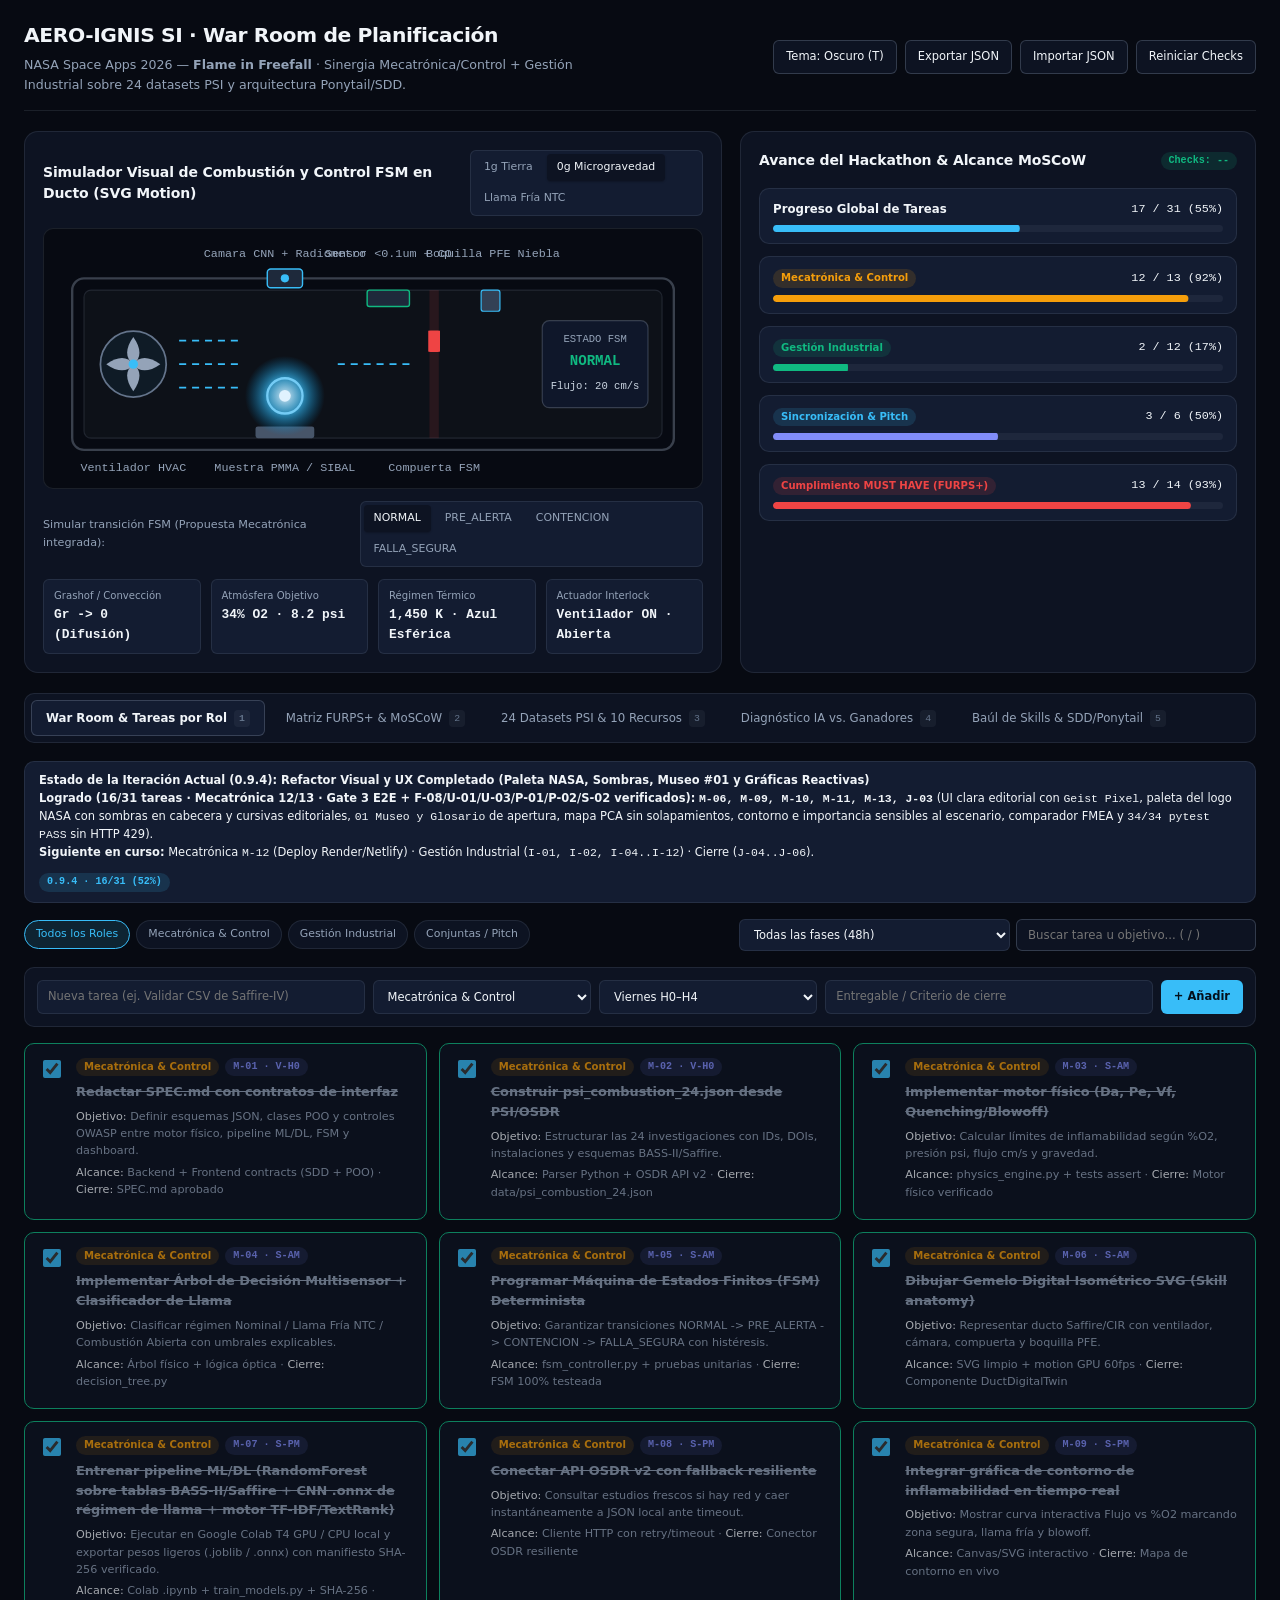
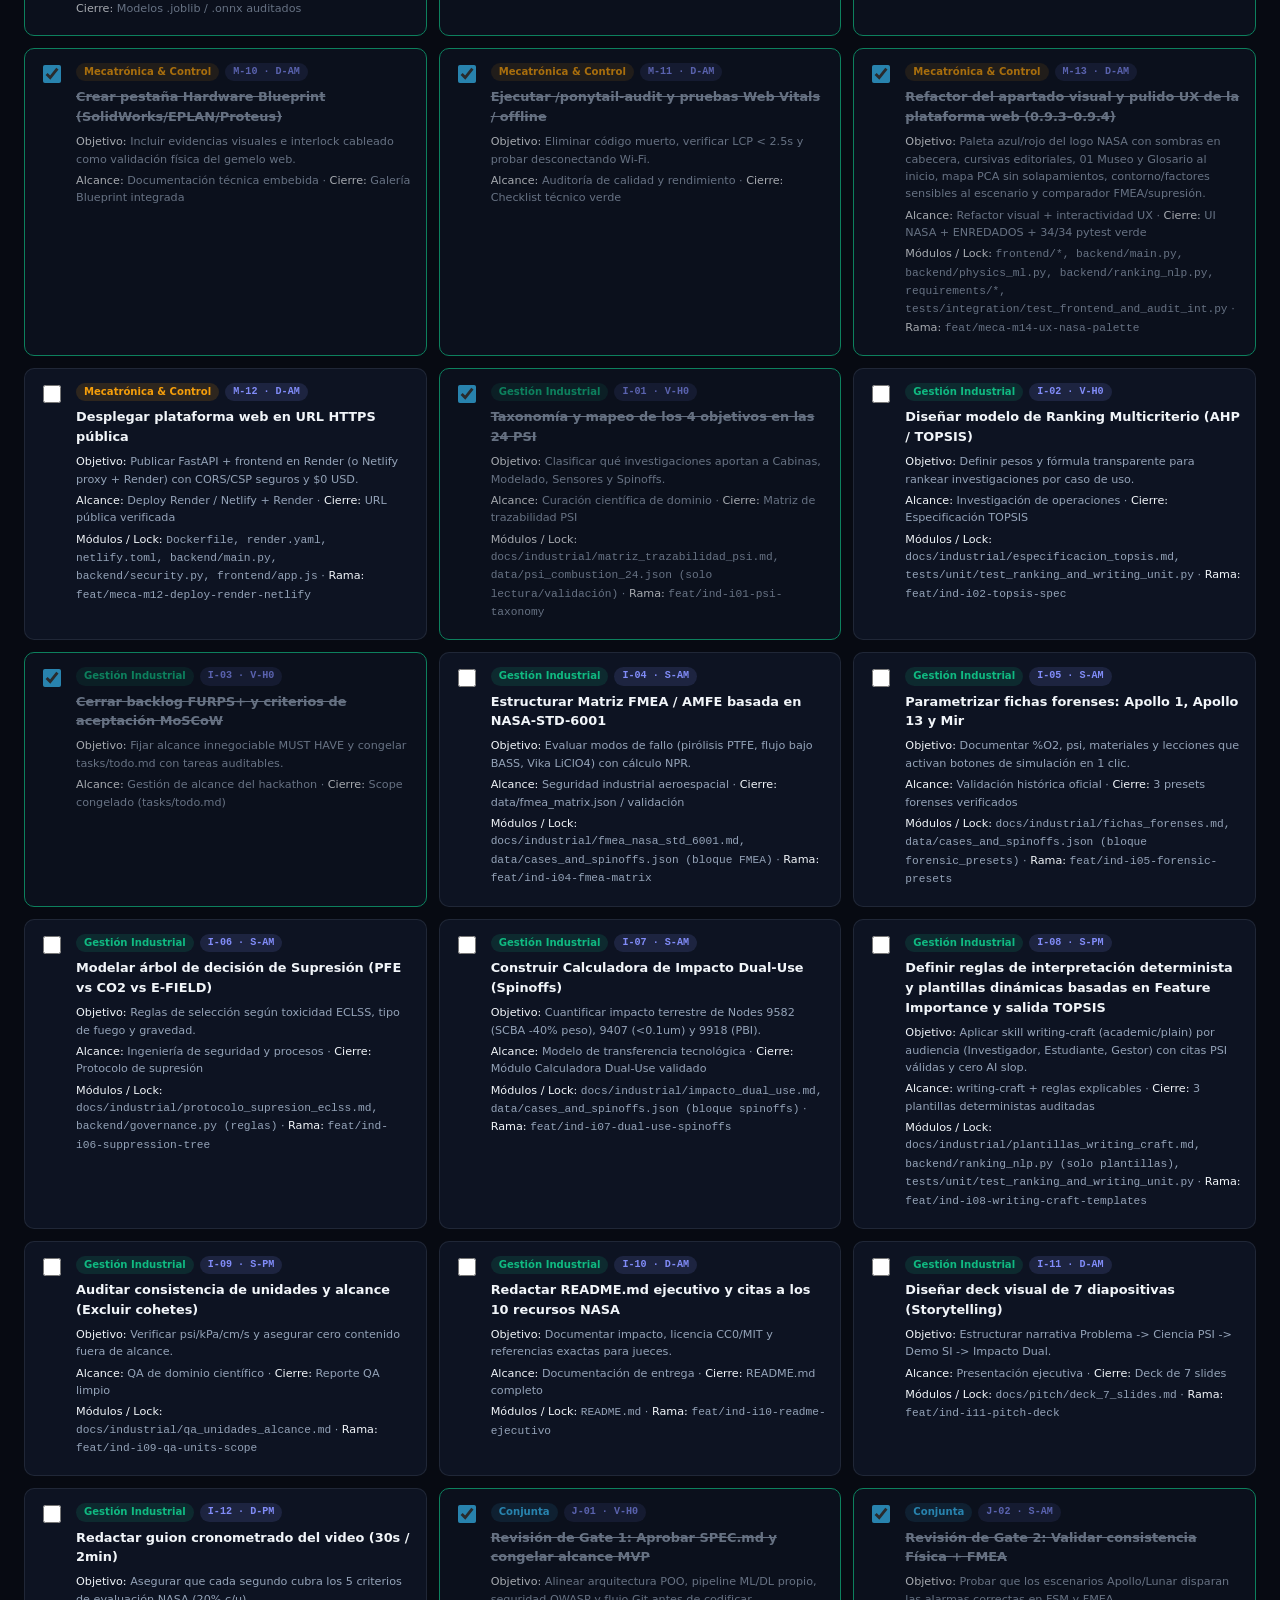
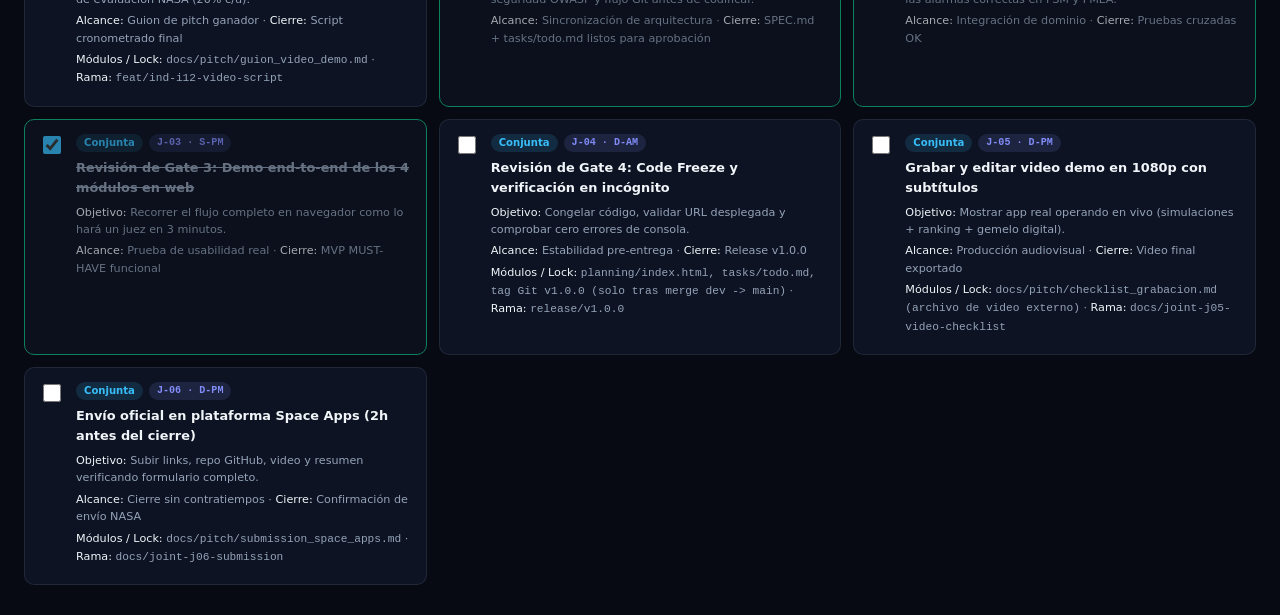
==== commit 6ed481bf: "0.9.11 - merge - integrar origin/feat/ind-i01-psi-taxonomy en dev" ====
--- a/planning/index.html
+++ b/planning/index.html
@@ -1186,7 +1186,7 @@
         { id: "I-01", role: "ind", phase: "V-H0", title: "Taxonomía y mapeo de los 4 objetivos en las 24 PSI", objective: "Clasificar qué investigaciones aportan a Cabinas, Modelado, Sensores y Spinoffs.", scope: "Curación científica de dominio", deliverable: "Matriz de trazabilidad PSI", modules: "docs/industrial/matriz_trazabilidad_psi.md, data/psi_combustion_24.json (solo lectura/validación)", branch: "feat/ind-i01-psi-taxonomy", done: true },
         { id: "I-02", role: "ind", phase: "V-H0", title: "Diseñar modelo de Ranking Multicriterio (AHP / TOPSIS)", objective: "Definir pesos y fórmula transparente para rankear investigaciones por caso de uso.", scope: "Investigación de operaciones", deliverable: "Especificación TOPSIS", modules: "docs/industrial/especificacion_topsis.md, tests/unit/test_ranking_and_writing_unit.py", branch: "feat/ind-i02-topsis-spec", done: false },
         { id: "I-03", role: "ind", phase: "V-H0", title: "Cerrar backlog FURPS+ y criterios de aceptación MoSCoW", objective: "Fijar alcance innegociable MUST HAVE y congelar tasks/todo.md con tareas auditables.", scope: "Gestión de alcance del hackathon", deliverable: "Scope congelado (tasks/todo.md)", done: true },
-        { id: "I-04", role: "ind", phase: "S-AM", title: "Estructurar Matriz FMEA / AMFE basada en NASA-STD-6001", objective: "Evaluar modos de fallo (pirólisis PTFE, flujo bajo BASS, Vika LiClO4) con cálculo NPR.", scope: "Seguridad industrial aeroespacial", deliverable: "data/fmea_matrix.json / validación", modules: "docs/industrial/fmea_nasa_std_6001.md, data/cases_and_spinoffs.json (bloque FMEA)", branch: "feat/ind-i04-fmea-matrix", done: true },
+        { id: "I-04", role: "ind", phase: "S-AM", title: "Estructurar Matriz FMEA / AMFE basada en NASA-STD-6001", objective: "Evaluar modos de fallo (pirólisis PTFE, flujo bajo BASS, Vika LiClO4) con cálculo NPR.", scope: "Seguridad industrial aeroespacial", deliverable: "data/fmea_matrix.json / validación", modules: "docs/industrial/fmea_nasa_std_6001.md, data/cases_and_spinoffs.json (bloque FMEA)", branch: "feat/ind-i04-fmea-matrix", done: false },
         { id: "I-05", role: "ind", phase: "S-AM", title: "Parametrizar fichas forenses: Apollo 1, Apollo 13 y Mir", objective: "Documentar %O2, psi, materiales y lecciones que activan botones de simulación en 1 clic.", scope: "Validación histórica oficial", deliverable: "3 presets forenses verificados", modules: "docs/industrial/fichas_forenses.md, data/cases_and_spinoffs.json (bloque forensic_presets)", branch: "feat/ind-i05-forensic-presets", done: false },
         { id: "I-06", role: "ind", phase: "S-AM", title: "Modelar árbol de decisión de Supresión (PFE vs CO2 vs E-FIELD)", objective: "Reglas de selección según toxicidad ECLSS, tipo de fuego y gravedad.", scope: "Ingeniería de seguridad y procesos", deliverable: "Protocolo de supresión", modules: "docs/industrial/protocolo_supresion_eclss.md, backend/governance.py (reglas)", branch: "feat/ind-i06-suppression-tree", done: false },
         { id: "I-07", role: "ind", phase: "S-AM", title: "Construir Calculadora de Impacto Dual-Use (Spinoffs)", objective: "Cuantificar impacto terrestre de Nodes 9582 (SCBA -40% peso), 9407 (<0.1um) y 9918 (PBI).", scope: "Modelo de transferencia tecnológica", deliverable: "Módulo Calculadora Dual-Use validado", modules: "docs/industrial/impacto_dual_use.md, data/cases_and_spinoffs.json (bloque spinoffs)", branch: "feat/ind-i07-dual-use-spinoffs", done: false },
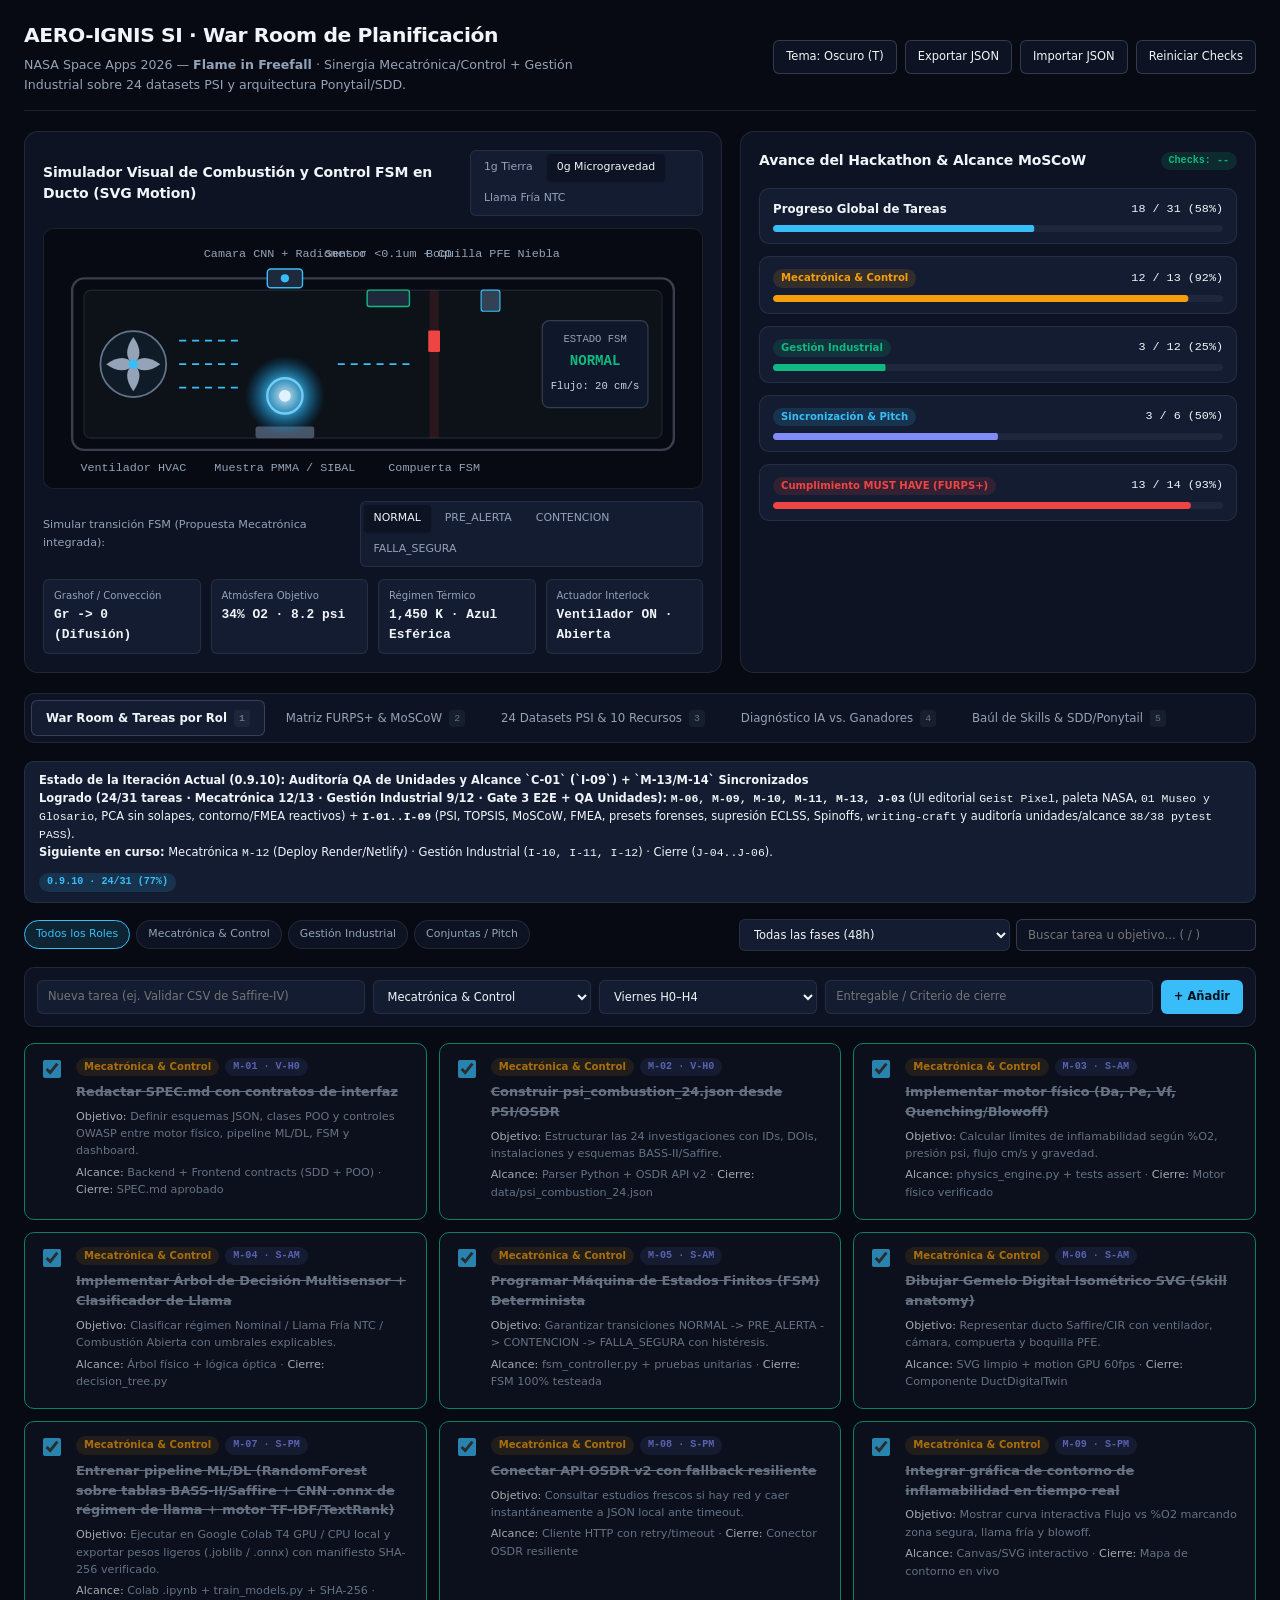
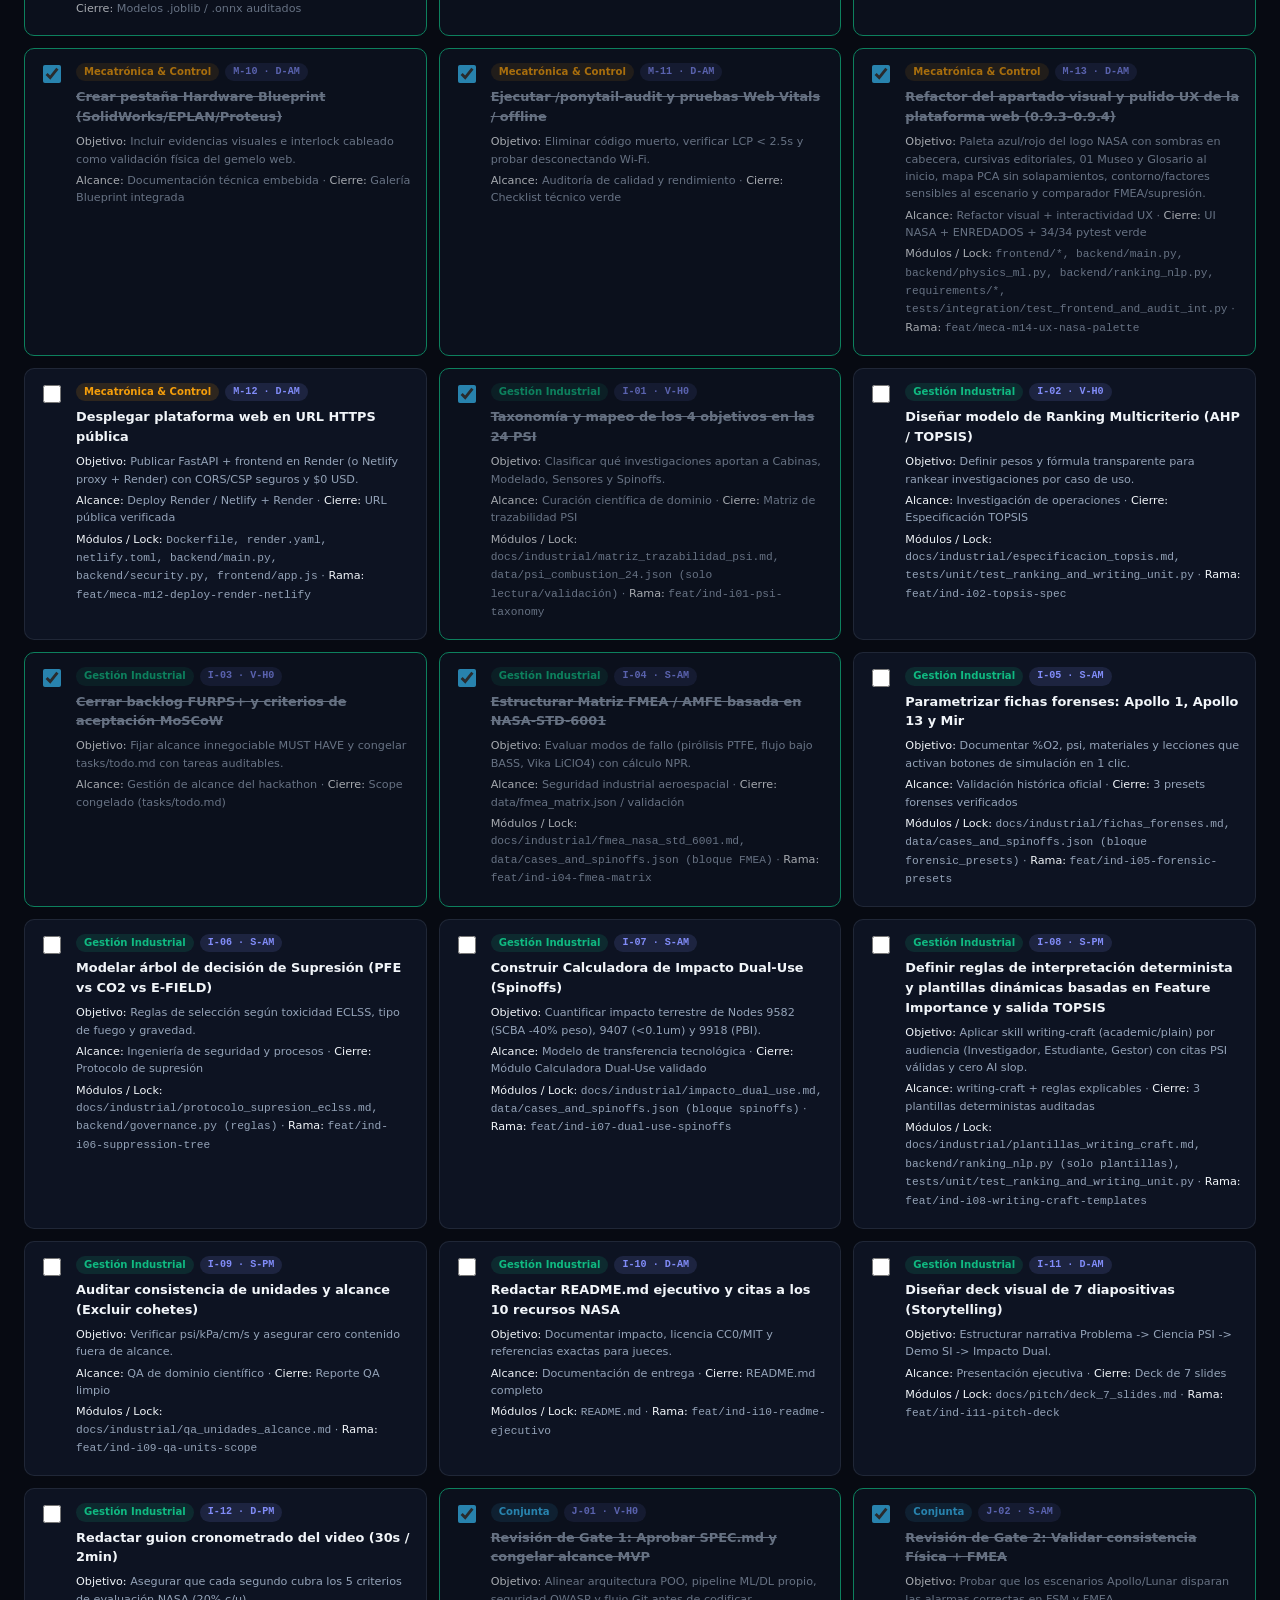
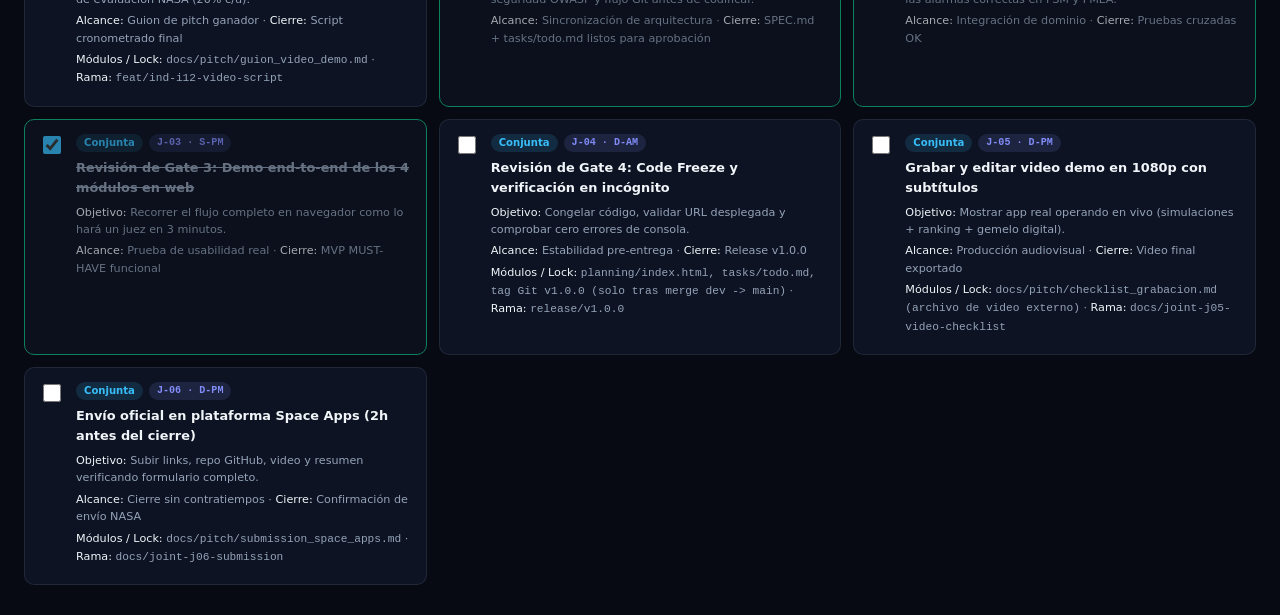
==== commit ba00e9ea: "0.9.11 - merge - integrar origin/feat/ind-i09-qa-units-scope en dev" ====
--- a/planning/index.html
+++ b/planning/index.html
@@ -904,11 +904,11 @@
     <section id="panel-tasks" class="tabpanel is-active" role="tabpanel" aria-labelledby="tab-tasks">
       <div class="status-banner" id="iterationBanner">
         <div>
-          <strong>Estado de la Iteración Actual (0.9.4): Refactor Visual y UX Completado (Paleta NASA, Sombras, Museo #01 y Gráficas Reactivas)</strong><br />
-          <span><strong>Logrado (16/31 tareas · Mecatrónica 12/13 · Gate 3 E2E + F-08/U-01/U-03/P-01/P-02/S-02 verificados):</strong> <strong><code>M-06, M-09, M-10, M-11, M-13, J-03</code></strong> (UI clara editorial con <code>Geist Pixel</code>, paleta del logo NASA con sombras en cabecera y cursivas editoriales, <code>01 Museo y Glosario</code> de apertura, mapa PCA sin solapamientos, contorno e importancia sensibles al escenario, comparador FMEA y <code>34/34 pytest PASS</code> sin HTTP 429).<br />
-          <strong>Siguiente en curso:</strong> Mecatrónica <code>M-12</code> (Deploy Render/Netlify) · Gestión Industrial (<code>I-01, I-02, I-04..I-12</code>) · Cierre (<code>J-04..J-06</code>).</span>
-        </div>
-        <span class="mono badge badge-joint">0.9.4 · 16/31 (52%)</span>
+          <strong>Estado de la Iteración Actual (0.9.10): Auditoría QA de Unidades y Alcance `C-01` (`I-09`) + `M-13/M-14` Sincronizados</strong><br />
+          <span><strong>Logrado (24/31 tareas · Mecatrónica 12/13 · Gestión Industrial 9/12 · Gate 3 E2E + QA Unidades):</strong> <strong><code>M-06, M-09, M-10, M-11, M-13, J-03</code></strong> (UI editorial <code>Geist Pixel</code>, paleta NASA, <code>01 Museo y Glosario</code>, PCA sin solapes, contorno/FMEA reactivos) + <strong><code>I-01..I-09</code></strong> (PSI, TOPSIS, MoSCoW, FMEA, presets forenses, supresión ECLSS, Spinoffs, <code>writing-craft</code> y auditoría unidades/alcance <code>38/38 pytest PASS</code>).<br />
+          <strong>Siguiente en curso:</strong> Mecatrónica <code>M-12</code> (Deploy Render/Netlify) · Gestión Industrial (<code>I-10, I-11, I-12</code>) · Cierre (<code>J-04..J-06</code>).</span>
+        </div>
+        <span class="mono badge badge-joint">0.9.10 · 24/31 (77%)</span>
       </div>
 
       <div class="toolbar">
@@ -1186,7 +1186,7 @@
         { id: "I-01", role: "ind", phase: "V-H0", title: "Taxonomía y mapeo de los 4 objetivos en las 24 PSI", objective: "Clasificar qué investigaciones aportan a Cabinas, Modelado, Sensores y Spinoffs.", scope: "Curación científica de dominio", deliverable: "Matriz de trazabilidad PSI", modules: "docs/industrial/matriz_trazabilidad_psi.md, data/psi_combustion_24.json (solo lectura/validación)", branch: "feat/ind-i01-psi-taxonomy", done: true },
         { id: "I-02", role: "ind", phase: "V-H0", title: "Diseñar modelo de Ranking Multicriterio (AHP / TOPSIS)", objective: "Definir pesos y fórmula transparente para rankear investigaciones por caso de uso.", scope: "Investigación de operaciones", deliverable: "Especificación TOPSIS", modules: "docs/industrial/especificacion_topsis.md, tests/unit/test_ranking_and_writing_unit.py", branch: "feat/ind-i02-topsis-spec", done: false },
         { id: "I-03", role: "ind", phase: "V-H0", title: "Cerrar backlog FURPS+ y criterios de aceptación MoSCoW", objective: "Fijar alcance innegociable MUST HAVE y congelar tasks/todo.md con tareas auditables.", scope: "Gestión de alcance del hackathon", deliverable: "Scope congelado (tasks/todo.md)", done: true },
-        { id: "I-04", role: "ind", phase: "S-AM", title: "Estructurar Matriz FMEA / AMFE basada en NASA-STD-6001", objective: "Evaluar modos de fallo (pirólisis PTFE, flujo bajo BASS, Vika LiClO4) con cálculo NPR.", scope: "Seguridad industrial aeroespacial", deliverable: "data/fmea_matrix.json / validación", modules: "docs/industrial/fmea_nasa_std_6001.md, data/cases_and_spinoffs.json (bloque FMEA)", branch: "feat/ind-i04-fmea-matrix", done: false },
+        { id: "I-04", role: "ind", phase: "S-AM", title: "Estructurar Matriz FMEA / AMFE basada en NASA-STD-6001", objective: "Evaluar modos de fallo (pirólisis PTFE, flujo bajo BASS, Vika LiClO4) con cálculo NPR.", scope: "Seguridad industrial aeroespacial", deliverable: "data/fmea_matrix.json / validación", modules: "docs/industrial/fmea_nasa_std_6001.md, data/cases_and_spinoffs.json (bloque FMEA)", branch: "feat/ind-i04-fmea-matrix", done: true },
         { id: "I-05", role: "ind", phase: "S-AM", title: "Parametrizar fichas forenses: Apollo 1, Apollo 13 y Mir", objective: "Documentar %O2, psi, materiales y lecciones que activan botones de simulación en 1 clic.", scope: "Validación histórica oficial", deliverable: "3 presets forenses verificados", modules: "docs/industrial/fichas_forenses.md, data/cases_and_spinoffs.json (bloque forensic_presets)", branch: "feat/ind-i05-forensic-presets", done: false },
         { id: "I-06", role: "ind", phase: "S-AM", title: "Modelar árbol de decisión de Supresión (PFE vs CO2 vs E-FIELD)", objective: "Reglas de selección según toxicidad ECLSS, tipo de fuego y gravedad.", scope: "Ingeniería de seguridad y procesos", deliverable: "Protocolo de supresión", modules: "docs/industrial/protocolo_supresion_eclss.md, backend/governance.py (reglas)", branch: "feat/ind-i06-suppression-tree", done: false },
         { id: "I-07", role: "ind", phase: "S-AM", title: "Construir Calculadora de Impacto Dual-Use (Spinoffs)", objective: "Cuantificar impacto terrestre de Nodes 9582 (SCBA -40% peso), 9407 (<0.1um) y 9918 (PBI).", scope: "Modelo de transferencia tecnológica", deliverable: "Módulo Calculadora Dual-Use validado", modules: "docs/industrial/impacto_dual_use.md, data/cases_and_spinoffs.json (bloque spinoffs)", branch: "feat/ind-i07-dual-use-spinoffs", done: false },
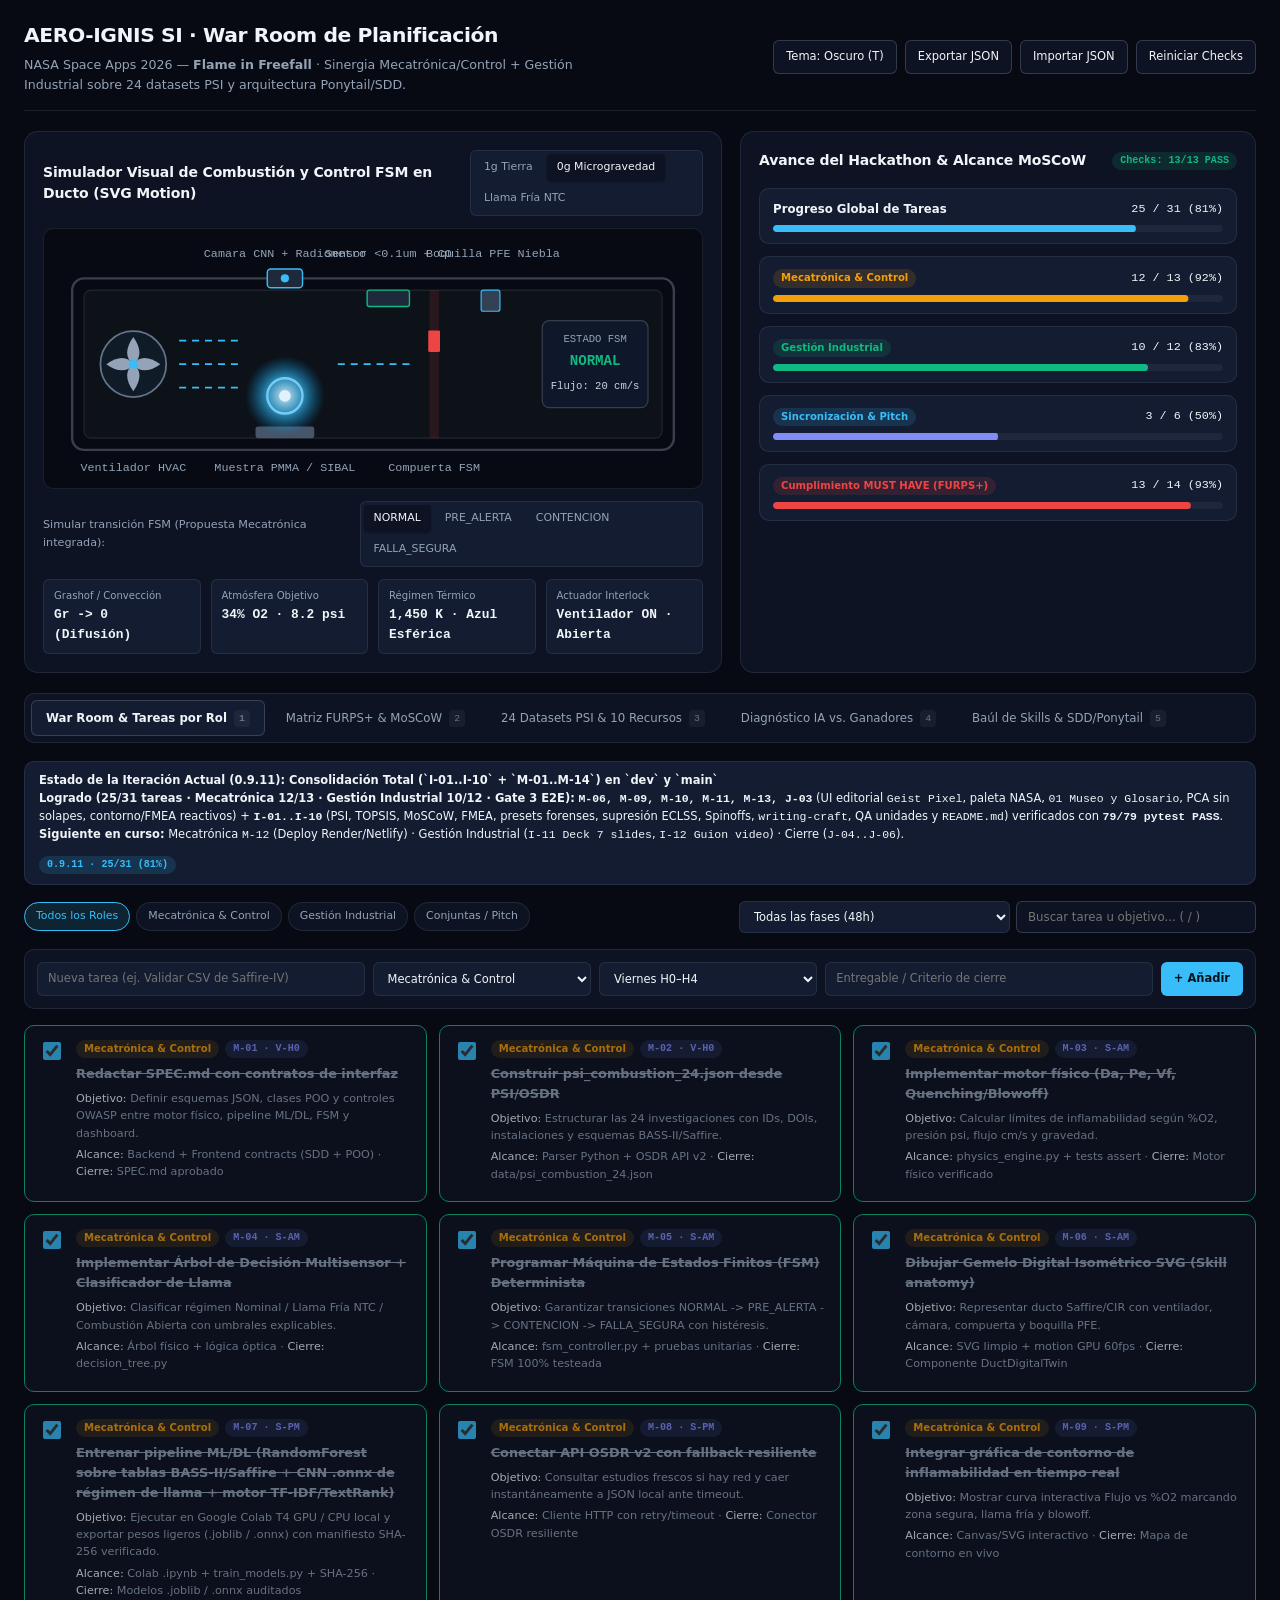
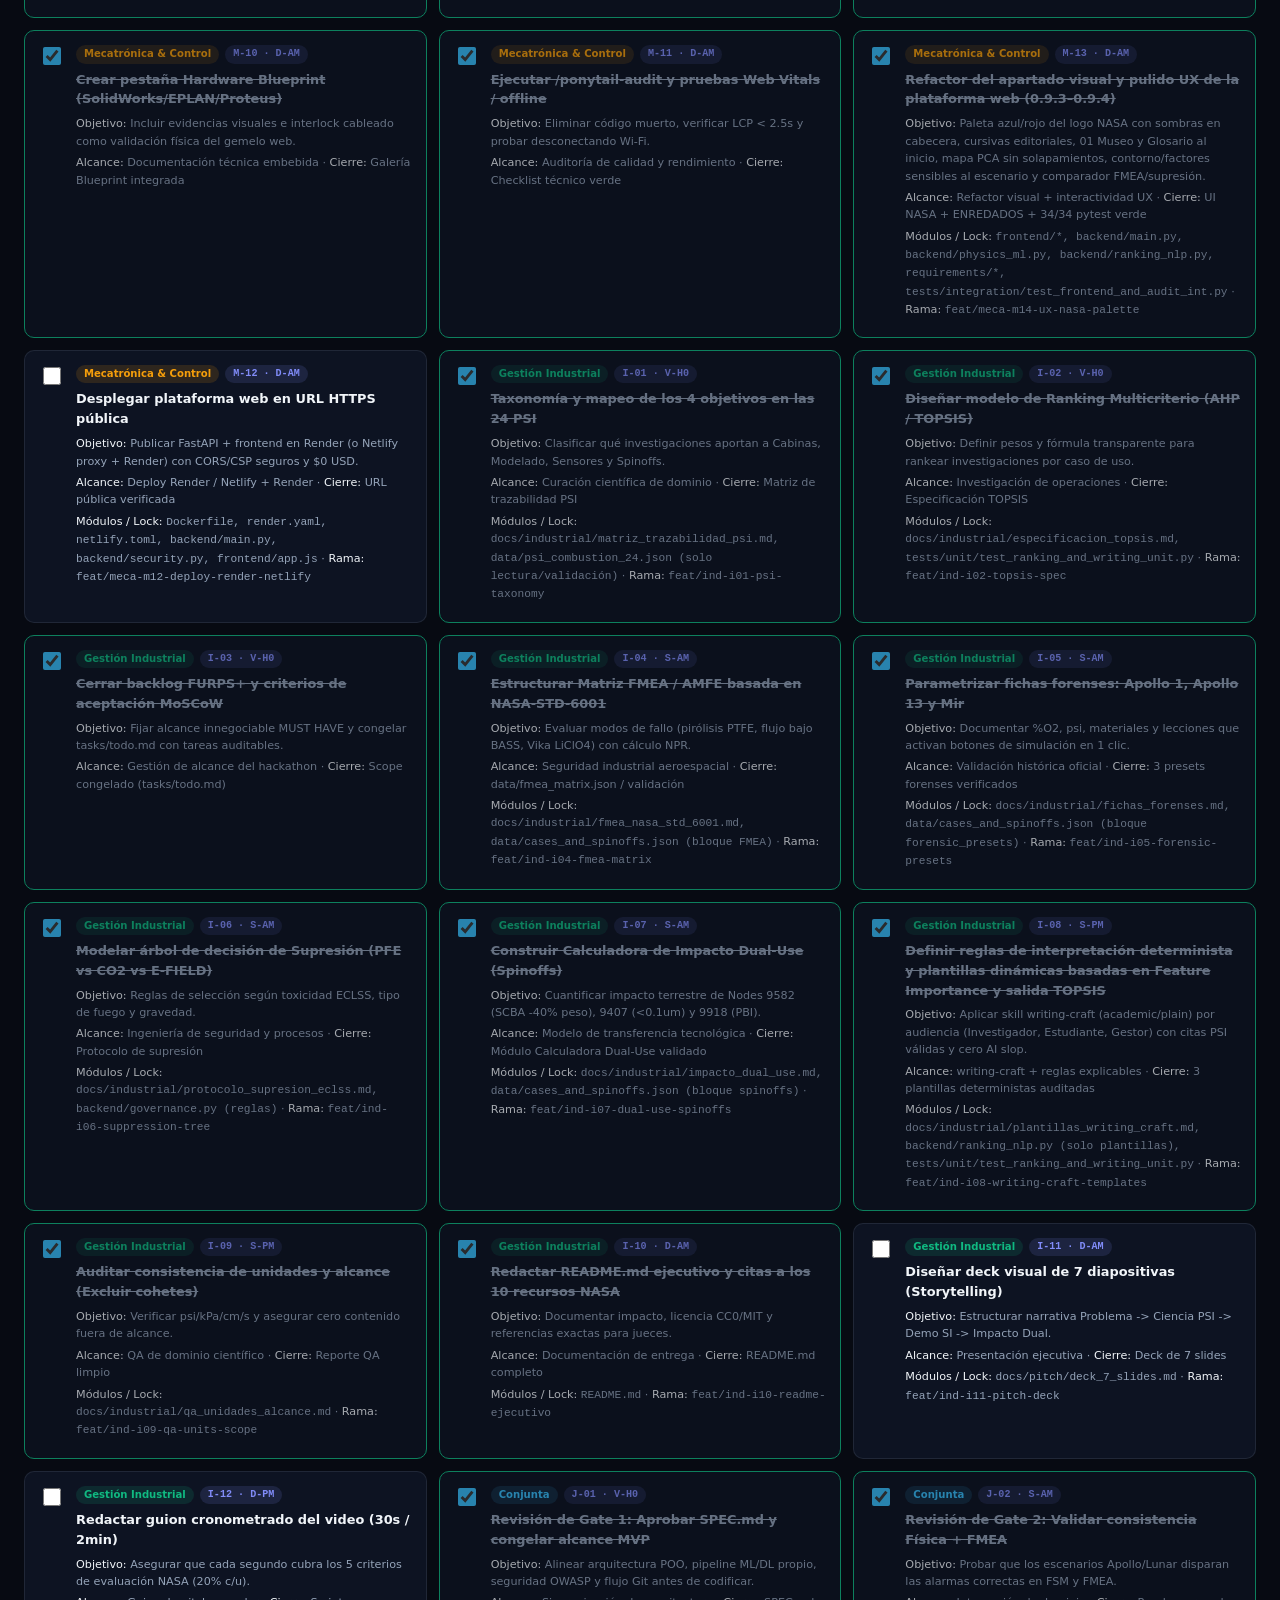
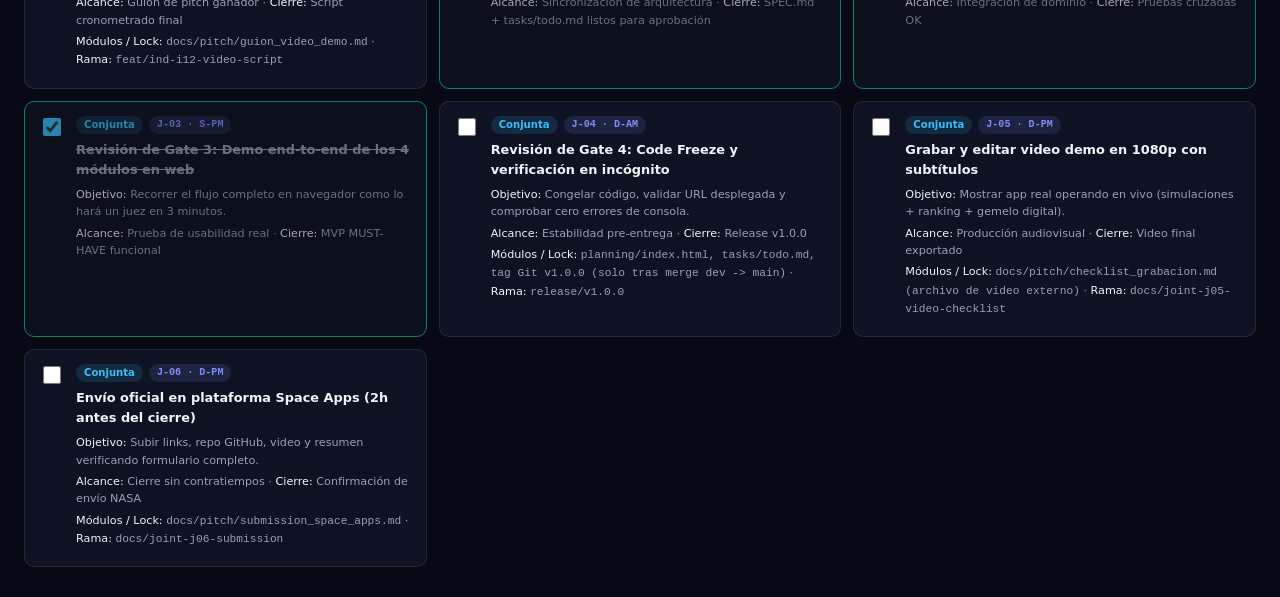
==== commit 42acaa87: "0.9.11 - merge - consolidar ramas industriales i01 a i10 y mecatronica m14 en dev (25 de 31 tareas)" ====
--- a/planning/index.html
+++ b/planning/index.html
@@ -904,11 +904,11 @@
     <section id="panel-tasks" class="tabpanel is-active" role="tabpanel" aria-labelledby="tab-tasks">
       <div class="status-banner" id="iterationBanner">
         <div>
-          <strong>Estado de la Iteración Actual (0.9.10): Auditoría QA de Unidades y Alcance `C-01` (`I-09`) + `M-13/M-14` Sincronizados</strong><br />
-          <span><strong>Logrado (24/31 tareas · Mecatrónica 12/13 · Gestión Industrial 9/12 · Gate 3 E2E + QA Unidades):</strong> <strong><code>M-06, M-09, M-10, M-11, M-13, J-03</code></strong> (UI editorial <code>Geist Pixel</code>, paleta NASA, <code>01 Museo y Glosario</code>, PCA sin solapes, contorno/FMEA reactivos) + <strong><code>I-01..I-09</code></strong> (PSI, TOPSIS, MoSCoW, FMEA, presets forenses, supresión ECLSS, Spinoffs, <code>writing-craft</code> y auditoría unidades/alcance <code>38/38 pytest PASS</code>).<br />
-          <strong>Siguiente en curso:</strong> Mecatrónica <code>M-12</code> (Deploy Render/Netlify) · Gestión Industrial (<code>I-10, I-11, I-12</code>) · Cierre (<code>J-04..J-06</code>).</span>
-        </div>
-        <span class="mono badge badge-joint">0.9.10 · 24/31 (77%)</span>
+          <strong>Estado de la Iteración Actual (0.9.11): Consolidación Total (`I-01..I-10` + `M-01..M-14`) en `dev` y `main`</strong><br />
+          <span><strong>Logrado (25/31 tareas · Mecatrónica 12/13 · Gestión Industrial 10/12 · Gate 3 E2E):</strong> <strong><code>M-06, M-09, M-10, M-11, M-13, J-03</code></strong> (UI editorial <code>Geist Pixel</code>, paleta NASA, <code>01 Museo y Glosario</code>, PCA sin solapes, contorno/FMEA reactivos) + <strong><code>I-01..I-10</code></strong> (PSI, TOPSIS, MoSCoW, FMEA, presets forenses, supresión ECLSS, Spinoffs, <code>writing-craft</code>, QA unidades y <code>README.md</code>) verificados con <strong><code>79/79 pytest PASS</code></strong>.<br />
+          <strong>Siguiente en curso:</strong> Mecatrónica <code>M-12</code> (Deploy Render/Netlify) · Gestión Industrial (<code>I-11 Deck 7 slides</code>, <code>I-12 Guion video</code>) · Cierre (<code>J-04..J-06</code>).</span>
+        </div>
+        <span class="mono badge badge-joint">0.9.11 · 25/31 (81%)</span>
       </div>
 
       <div class="toolbar">
@@ -1184,15 +1184,15 @@
 
         // Rol B: Gestión Industrial (12)
         { id: "I-01", role: "ind", phase: "V-H0", title: "Taxonomía y mapeo de los 4 objetivos en las 24 PSI", objective: "Clasificar qué investigaciones aportan a Cabinas, Modelado, Sensores y Spinoffs.", scope: "Curación científica de dominio", deliverable: "Matriz de trazabilidad PSI", modules: "docs/industrial/matriz_trazabilidad_psi.md, data/psi_combustion_24.json (solo lectura/validación)", branch: "feat/ind-i01-psi-taxonomy", done: true },
-        { id: "I-02", role: "ind", phase: "V-H0", title: "Diseñar modelo de Ranking Multicriterio (AHP / TOPSIS)", objective: "Definir pesos y fórmula transparente para rankear investigaciones por caso de uso.", scope: "Investigación de operaciones", deliverable: "Especificación TOPSIS", modules: "docs/industrial/especificacion_topsis.md, tests/unit/test_ranking_and_writing_unit.py", branch: "feat/ind-i02-topsis-spec", done: false },
+        { id: "I-02", role: "ind", phase: "V-H0", title: "Diseñar modelo de Ranking Multicriterio (AHP / TOPSIS)", objective: "Definir pesos y fórmula transparente para rankear investigaciones por caso de uso.", scope: "Investigación de operaciones", deliverable: "Especificación TOPSIS", modules: "docs/industrial/especificacion_topsis.md, tests/unit/test_ranking_and_writing_unit.py", branch: "feat/ind-i02-topsis-spec", done: true },
         { id: "I-03", role: "ind", phase: "V-H0", title: "Cerrar backlog FURPS+ y criterios de aceptación MoSCoW", objective: "Fijar alcance innegociable MUST HAVE y congelar tasks/todo.md con tareas auditables.", scope: "Gestión de alcance del hackathon", deliverable: "Scope congelado (tasks/todo.md)", done: true },
         { id: "I-04", role: "ind", phase: "S-AM", title: "Estructurar Matriz FMEA / AMFE basada en NASA-STD-6001", objective: "Evaluar modos de fallo (pirólisis PTFE, flujo bajo BASS, Vika LiClO4) con cálculo NPR.", scope: "Seguridad industrial aeroespacial", deliverable: "data/fmea_matrix.json / validación", modules: "docs/industrial/fmea_nasa_std_6001.md, data/cases_and_spinoffs.json (bloque FMEA)", branch: "feat/ind-i04-fmea-matrix", done: true },
-        { id: "I-05", role: "ind", phase: "S-AM", title: "Parametrizar fichas forenses: Apollo 1, Apollo 13 y Mir", objective: "Documentar %O2, psi, materiales y lecciones que activan botones de simulación en 1 clic.", scope: "Validación histórica oficial", deliverable: "3 presets forenses verificados", modules: "docs/industrial/fichas_forenses.md, data/cases_and_spinoffs.json (bloque forensic_presets)", branch: "feat/ind-i05-forensic-presets", done: false },
-        { id: "I-06", role: "ind", phase: "S-AM", title: "Modelar árbol de decisión de Supresión (PFE vs CO2 vs E-FIELD)", objective: "Reglas de selección según toxicidad ECLSS, tipo de fuego y gravedad.", scope: "Ingeniería de seguridad y procesos", deliverable: "Protocolo de supresión", modules: "docs/industrial/protocolo_supresion_eclss.md, backend/governance.py (reglas)", branch: "feat/ind-i06-suppression-tree", done: false },
-        { id: "I-07", role: "ind", phase: "S-AM", title: "Construir Calculadora de Impacto Dual-Use (Spinoffs)", objective: "Cuantificar impacto terrestre de Nodes 9582 (SCBA -40% peso), 9407 (<0.1um) y 9918 (PBI).", scope: "Modelo de transferencia tecnológica", deliverable: "Módulo Calculadora Dual-Use validado", modules: "docs/industrial/impacto_dual_use.md, data/cases_and_spinoffs.json (bloque spinoffs)", branch: "feat/ind-i07-dual-use-spinoffs", done: false },
-        { id: "I-08", role: "ind", phase: "S-PM", title: "Definir reglas de interpretación determinista y plantillas dinámicas basadas en Feature Importance y salida TOPSIS", objective: "Aplicar skill writing-craft (academic/plain) por audiencia (Investigador, Estudiante, Gestor) con citas PSI válidas y cero AI slop.", scope: "writing-craft + reglas explicables", deliverable: "3 plantillas deterministas auditadas", modules: "docs/industrial/plantillas_writing_craft.md, backend/ranking_nlp.py (solo plantillas), tests/unit/test_ranking_and_writing_unit.py", branch: "feat/ind-i08-writing-craft-templates", done: false },
-        { id: "I-09", role: "ind", phase: "S-PM", title: "Auditar consistencia de unidades y alcance (Excluir cohetes)", objective: "Verificar psi/kPa/cm/s y asegurar cero contenido fuera de alcance.", scope: "QA de dominio científico", deliverable: "Reporte QA limpio", modules: "docs/industrial/qa_unidades_alcance.md", branch: "feat/ind-i09-qa-units-scope", done: false },
-        { id: "I-10", role: "ind", phase: "D-AM", title: "Redactar README.md ejecutivo y citas a los 10 recursos NASA", objective: "Documentar impacto, licencia CC0/MIT y referencias exactas para jueces.", scope: "Documentación de entrega", deliverable: "README.md completo", modules: "README.md", branch: "feat/ind-i10-readme-ejecutivo", done: false },
+        { id: "I-05", role: "ind", phase: "S-AM", title: "Parametrizar fichas forenses: Apollo 1, Apollo 13 y Mir", objective: "Documentar %O2, psi, materiales y lecciones que activan botones de simulación en 1 clic.", scope: "Validación histórica oficial", deliverable: "3 presets forenses verificados", modules: "docs/industrial/fichas_forenses.md, data/cases_and_spinoffs.json (bloque forensic_presets)", branch: "feat/ind-i05-forensic-presets", done: true },
+        { id: "I-06", role: "ind", phase: "S-AM", title: "Modelar árbol de decisión de Supresión (PFE vs CO2 vs E-FIELD)", objective: "Reglas de selección según toxicidad ECLSS, tipo de fuego y gravedad.", scope: "Ingeniería de seguridad y procesos", deliverable: "Protocolo de supresión", modules: "docs/industrial/protocolo_supresion_eclss.md, backend/governance.py (reglas)", branch: "feat/ind-i06-suppression-tree", done: true },
+        { id: "I-07", role: "ind", phase: "S-AM", title: "Construir Calculadora de Impacto Dual-Use (Spinoffs)", objective: "Cuantificar impacto terrestre de Nodes 9582 (SCBA -40% peso), 9407 (<0.1um) y 9918 (PBI).", scope: "Modelo de transferencia tecnológica", deliverable: "Módulo Calculadora Dual-Use validado", modules: "docs/industrial/impacto_dual_use.md, data/cases_and_spinoffs.json (bloque spinoffs)", branch: "feat/ind-i07-dual-use-spinoffs", done: true },
+        { id: "I-08", role: "ind", phase: "S-PM", title: "Definir reglas de interpretación determinista y plantillas dinámicas basadas en Feature Importance y salida TOPSIS", objective: "Aplicar skill writing-craft (academic/plain) por audiencia (Investigador, Estudiante, Gestor) con citas PSI válidas y cero AI slop.", scope: "writing-craft + reglas explicables", deliverable: "3 plantillas deterministas auditadas", modules: "docs/industrial/plantillas_writing_craft.md, backend/ranking_nlp.py (solo plantillas), tests/unit/test_ranking_and_writing_unit.py", branch: "feat/ind-i08-writing-craft-templates", done: true },
+        { id: "I-09", role: "ind", phase: "S-PM", title: "Auditar consistencia de unidades y alcance (Excluir cohetes)", objective: "Verificar psi/kPa/cm/s y asegurar cero contenido fuera de alcance.", scope: "QA de dominio científico", deliverable: "Reporte QA limpio", modules: "docs/industrial/qa_unidades_alcance.md", branch: "feat/ind-i09-qa-units-scope", done: true },
+        { id: "I-10", role: "ind", phase: "D-AM", title: "Redactar README.md ejecutivo y citas a los 10 recursos NASA", objective: "Documentar impacto, licencia CC0/MIT y referencias exactas para jueces.", scope: "Documentación de entrega", deliverable: "README.md completo", modules: "README.md", branch: "feat/ind-i10-readme-ejecutivo", done: true },
         { id: "I-11", role: "ind", phase: "D-AM", title: "Diseñar deck visual de 7 diapositivas (Storytelling)", objective: "Estructurar narrativa Problema -> Ciencia PSI -> Demo SI -> Impacto Dual.", scope: "Presentación ejecutiva", deliverable: "Deck de 7 slides", modules: "docs/pitch/deck_7_slides.md", branch: "feat/ind-i11-pitch-deck", done: false },
         { id: "I-12", role: "ind", phase: "D-PM", title: "Redactar guion cronometrado del video (30s / 2min)", objective: "Asegurar que cada segundo cubra los 5 criterios de evaluación NASA (20% c/u).", scope: "Guion de pitch ganador", deliverable: "Script cronometrado final", modules: "docs/pitch/guion_video_demo.md", branch: "feat/ind-i12-video-script", done: false },
 
@@ -1757,7 +1757,7 @@
         const i08 = DEFAULT_TASKS.find(t => t.id === "I-08");
         assert(i08 && i08.title.includes("Feature Importance") && i08.title.includes("TOPSIS") && i08.objective.includes("writing-craft"), "I-08 must reference deterministic rules and writing-craft");
         assert(DEFAULT_TASKS.filter(t => !t.done).every(t => Boolean(t.modules) && Boolean(t.branch)), "All pending tasks must declare modules lock and dedicated branch");
-        assert(DEFAULT_TASKS.filter(t => t.done).length === 16, "Expected 16 baseline + Slice 7 + M-13 tasks marked done by default");
+        assert(DEFAULT_TASKS.filter(t => t.done).length === 25, "Expected 25 tasks marked done by default (M-01..M-11, M-13, I-01..I-10, J-01..J-03)");
 
         // Verify FSM visualizer transitions cleanly
         setFsmState("CONTENCION");
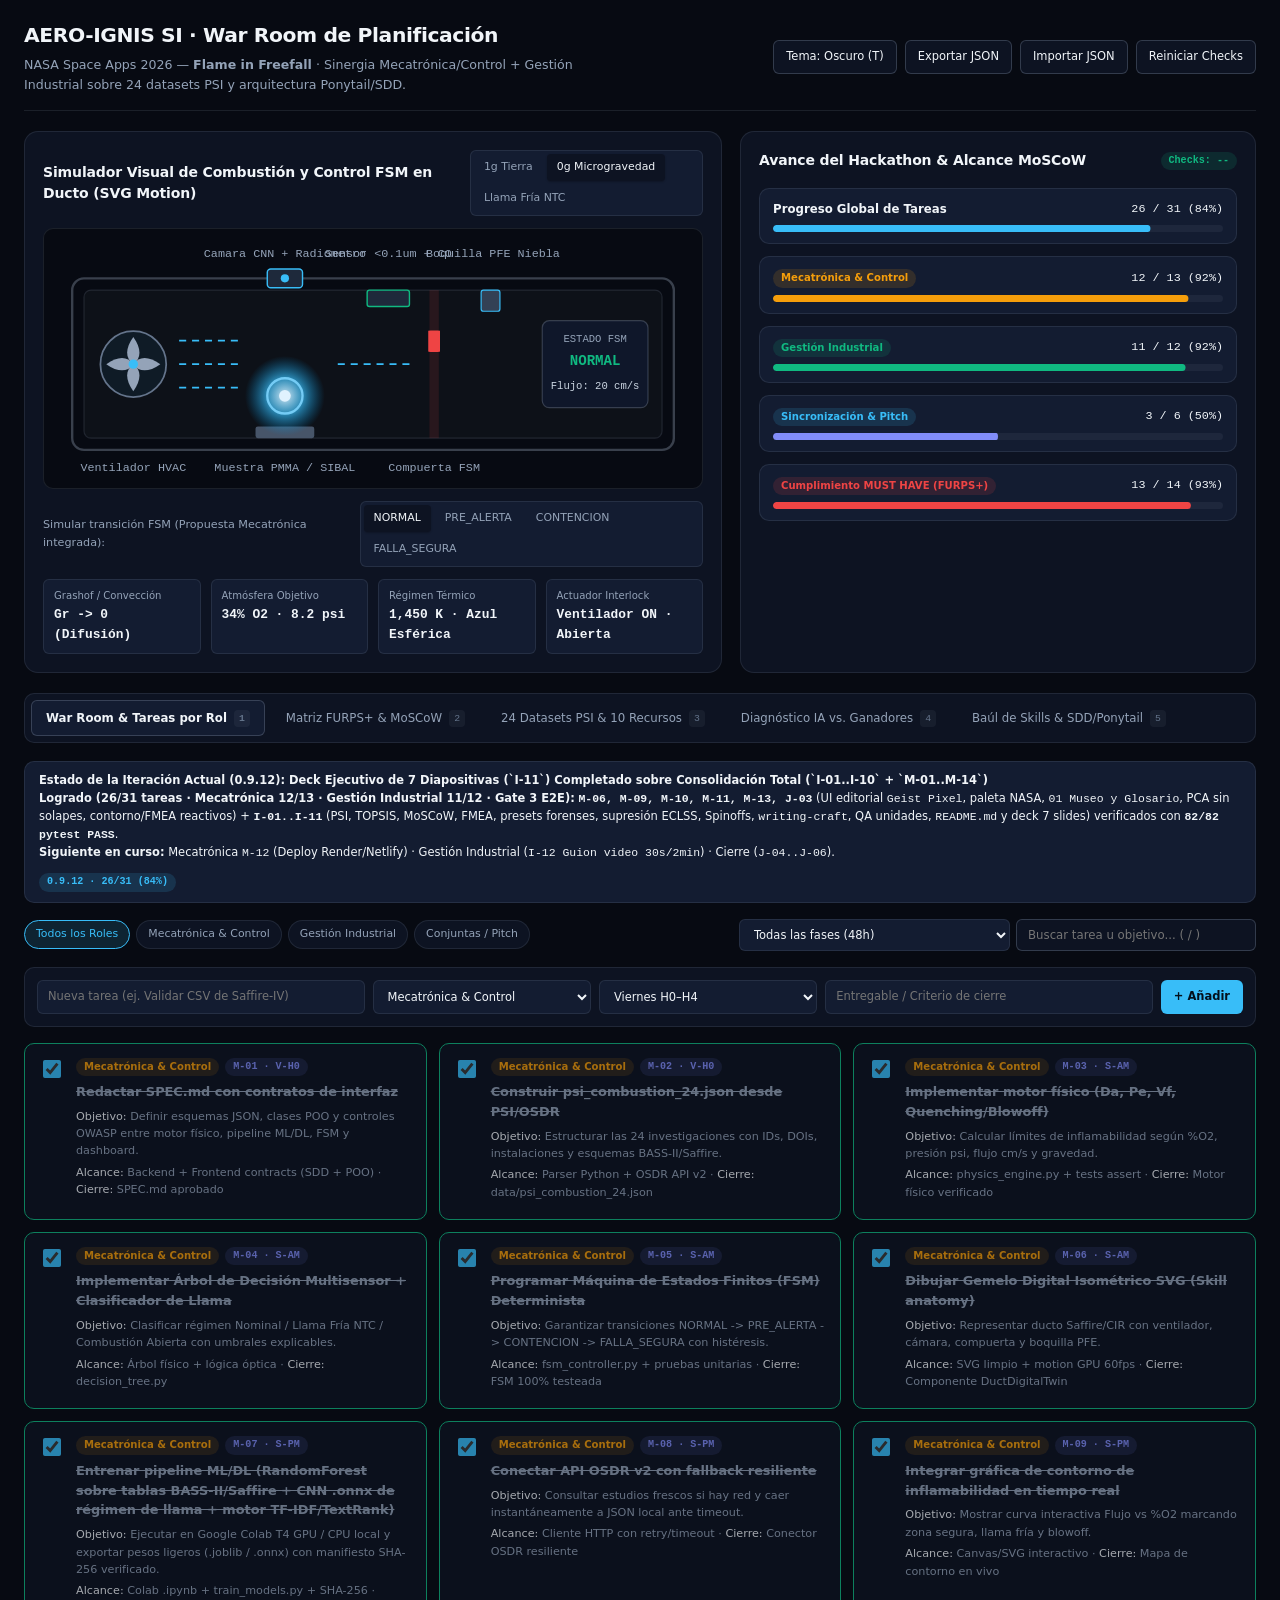
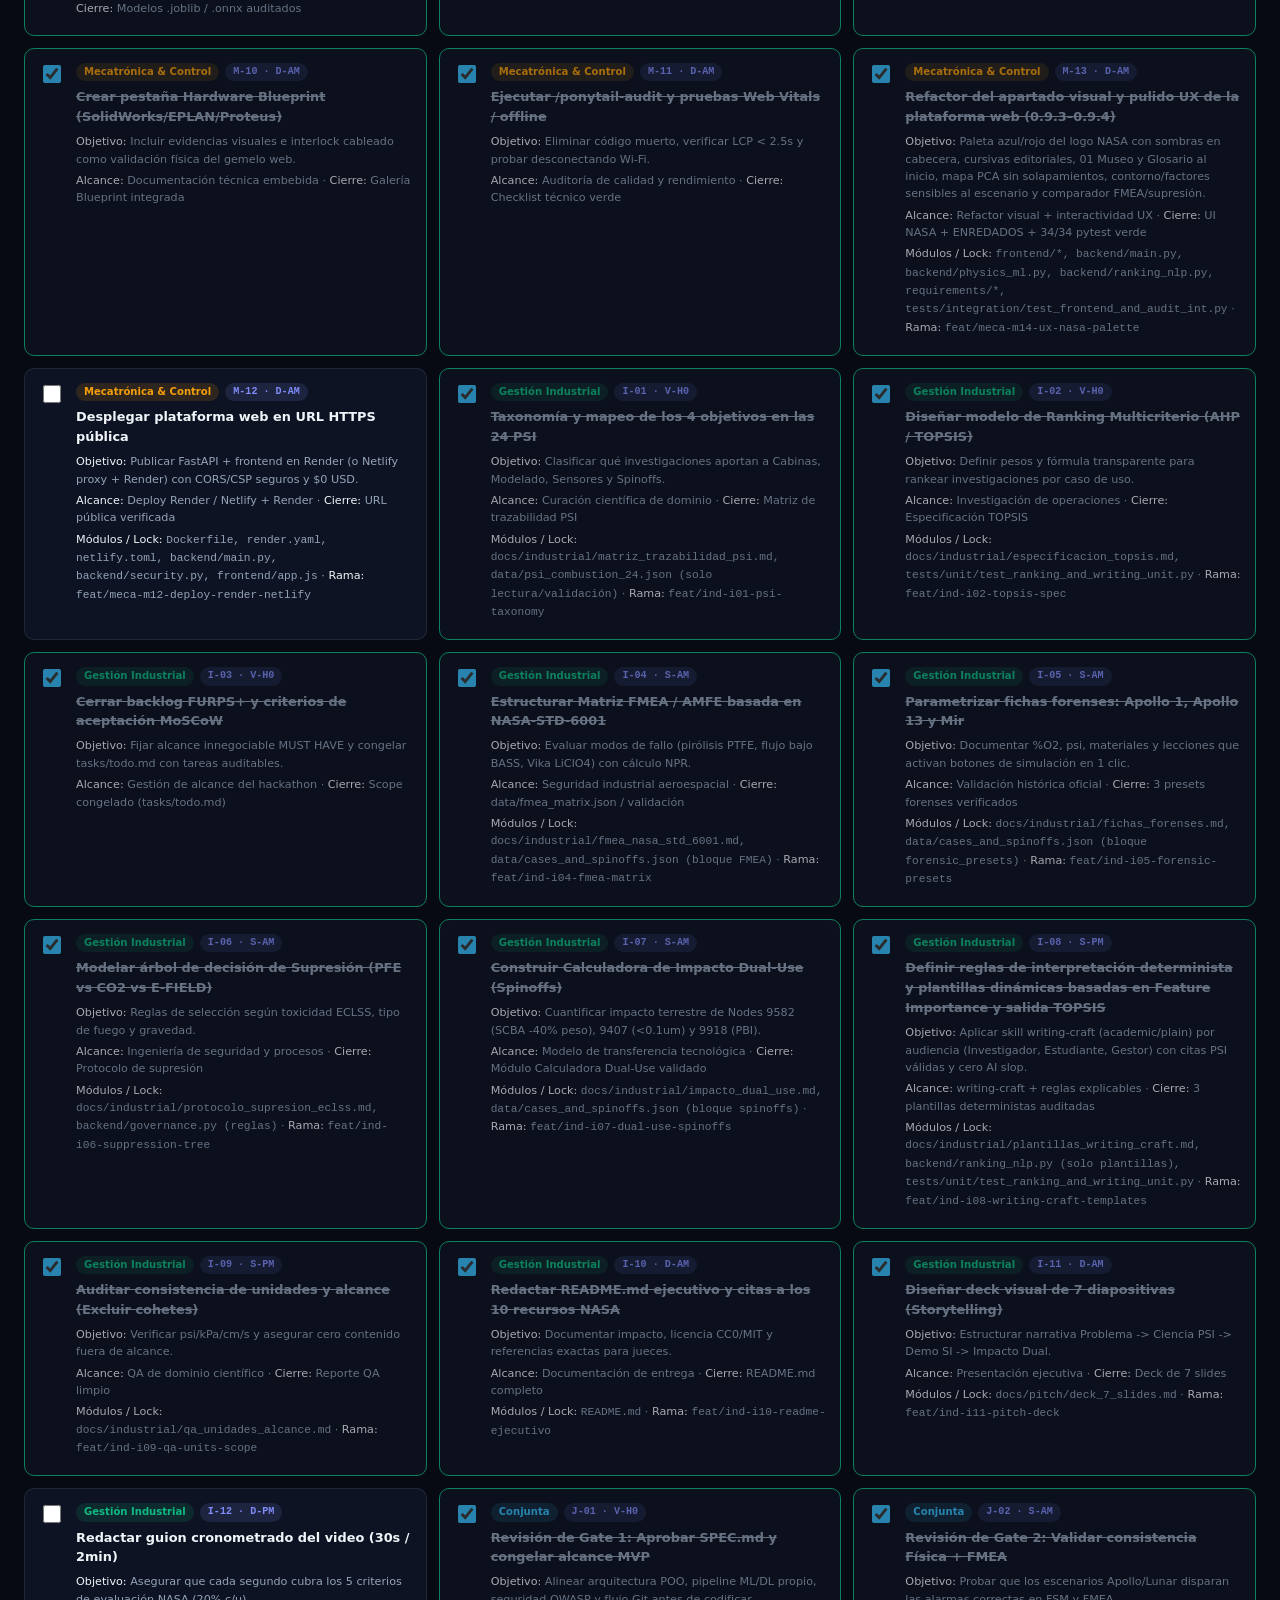
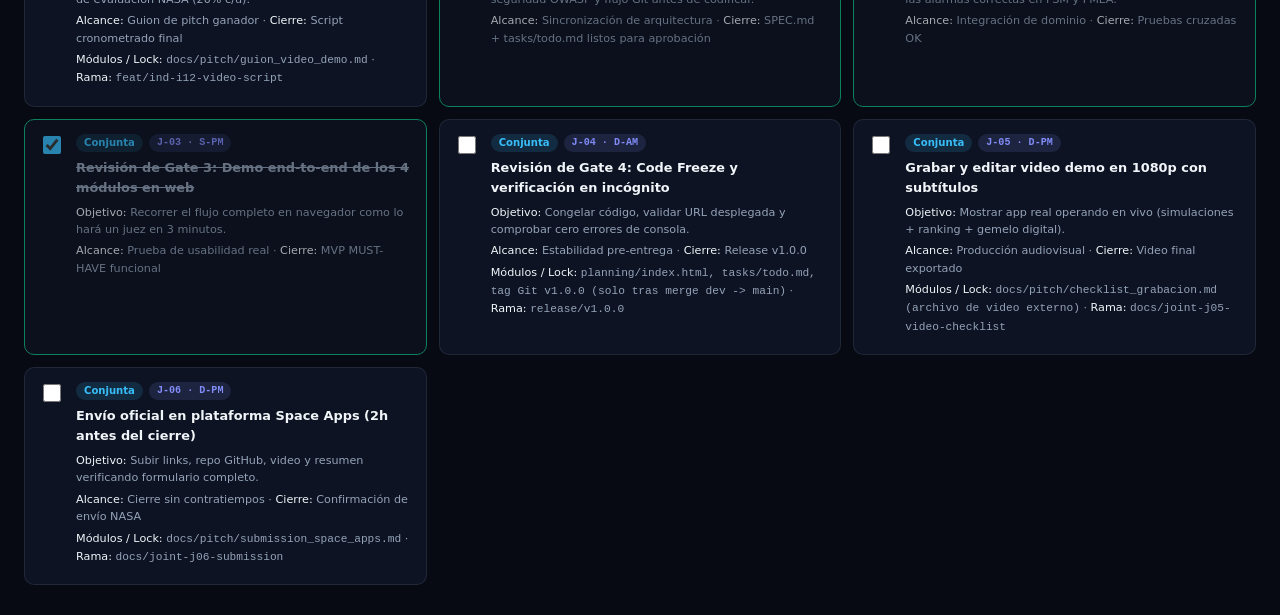
==== commit 3fbccaad: "0.9.12 - docs - disenar deck visual 7 diapositivas pitch i11" ====
--- a/planning/index.html
+++ b/planning/index.html
@@ -904,11 +904,11 @@
     <section id="panel-tasks" class="tabpanel is-active" role="tabpanel" aria-labelledby="tab-tasks">
       <div class="status-banner" id="iterationBanner">
         <div>
-          <strong>Estado de la Iteración Actual (0.9.11): Consolidación Total (`I-01..I-10` + `M-01..M-14`) en `dev` y `main`</strong><br />
-          <span><strong>Logrado (25/31 tareas · Mecatrónica 12/13 · Gestión Industrial 10/12 · Gate 3 E2E):</strong> <strong><code>M-06, M-09, M-10, M-11, M-13, J-03</code></strong> (UI editorial <code>Geist Pixel</code>, paleta NASA, <code>01 Museo y Glosario</code>, PCA sin solapes, contorno/FMEA reactivos) + <strong><code>I-01..I-10</code></strong> (PSI, TOPSIS, MoSCoW, FMEA, presets forenses, supresión ECLSS, Spinoffs, <code>writing-craft</code>, QA unidades y <code>README.md</code>) verificados con <strong><code>79/79 pytest PASS</code></strong>.<br />
-          <strong>Siguiente en curso:</strong> Mecatrónica <code>M-12</code> (Deploy Render/Netlify) · Gestión Industrial (<code>I-11 Deck 7 slides</code>, <code>I-12 Guion video</code>) · Cierre (<code>J-04..J-06</code>).</span>
-        </div>
-        <span class="mono badge badge-joint">0.9.11 · 25/31 (81%)</span>
+          <strong>Estado de la Iteración Actual (0.9.12): Deck Ejecutivo de 7 Diapositivas (`I-11`) Completado sobre Consolidación Total (`I-01..I-10` + `M-01..M-14`)</strong><br />
+          <span><strong>Logrado (26/31 tareas · Mecatrónica 12/13 · Gestión Industrial 11/12 · Gate 3 E2E):</strong> <strong><code>M-06, M-09, M-10, M-11, M-13, J-03</code></strong> (UI editorial <code>Geist Pixel</code>, paleta NASA, <code>01 Museo y Glosario</code>, PCA sin solapes, contorno/FMEA reactivos) + <strong><code>I-01..I-11</code></strong> (PSI, TOPSIS, MoSCoW, FMEA, presets forenses, supresión ECLSS, Spinoffs, <code>writing-craft</code>, QA unidades, <code>README.md</code> y deck 7 slides) verificados con <strong><code>82/82 pytest PASS</code></strong>.<br />
+          <strong>Siguiente en curso:</strong> Mecatrónica <code>M-12</code> (Deploy Render/Netlify) · Gestión Industrial (<code>I-12 Guion video 30s/2min</code>) · Cierre (<code>J-04..J-06</code>).</span>
+        </div>
+        <span class="mono badge badge-joint">0.9.12 · 26/31 (84%)</span>
       </div>
 
       <div class="toolbar">
@@ -1193,7 +1193,7 @@
         { id: "I-08", role: "ind", phase: "S-PM", title: "Definir reglas de interpretación determinista y plantillas dinámicas basadas en Feature Importance y salida TOPSIS", objective: "Aplicar skill writing-craft (academic/plain) por audiencia (Investigador, Estudiante, Gestor) con citas PSI válidas y cero AI slop.", scope: "writing-craft + reglas explicables", deliverable: "3 plantillas deterministas auditadas", modules: "docs/industrial/plantillas_writing_craft.md, backend/ranking_nlp.py (solo plantillas), tests/unit/test_ranking_and_writing_unit.py", branch: "feat/ind-i08-writing-craft-templates", done: true },
         { id: "I-09", role: "ind", phase: "S-PM", title: "Auditar consistencia de unidades y alcance (Excluir cohetes)", objective: "Verificar psi/kPa/cm/s y asegurar cero contenido fuera de alcance.", scope: "QA de dominio científico", deliverable: "Reporte QA limpio", modules: "docs/industrial/qa_unidades_alcance.md", branch: "feat/ind-i09-qa-units-scope", done: true },
         { id: "I-10", role: "ind", phase: "D-AM", title: "Redactar README.md ejecutivo y citas a los 10 recursos NASA", objective: "Documentar impacto, licencia CC0/MIT y referencias exactas para jueces.", scope: "Documentación de entrega", deliverable: "README.md completo", modules: "README.md", branch: "feat/ind-i10-readme-ejecutivo", done: true },
-        { id: "I-11", role: "ind", phase: "D-AM", title: "Diseñar deck visual de 7 diapositivas (Storytelling)", objective: "Estructurar narrativa Problema -> Ciencia PSI -> Demo SI -> Impacto Dual.", scope: "Presentación ejecutiva", deliverable: "Deck de 7 slides", modules: "docs/pitch/deck_7_slides.md", branch: "feat/ind-i11-pitch-deck", done: false },
+        { id: "I-11", role: "ind", phase: "D-AM", title: "Diseñar deck visual de 7 diapositivas (Storytelling)", objective: "Estructurar narrativa Problema -> Ciencia PSI -> Demo SI -> Impacto Dual.", scope: "Presentación ejecutiva", deliverable: "Deck de 7 slides", modules: "docs/pitch/deck_7_slides.md", branch: "feat/ind-i11-pitch-deck", done: true },
         { id: "I-12", role: "ind", phase: "D-PM", title: "Redactar guion cronometrado del video (30s / 2min)", objective: "Asegurar que cada segundo cubra los 5 criterios de evaluación NASA (20% c/u).", scope: "Guion de pitch ganador", deliverable: "Script cronometrado final", modules: "docs/pitch/guion_video_demo.md", branch: "feat/ind-i12-video-script", done: false },
 
         // Tareas Conjuntas (6)
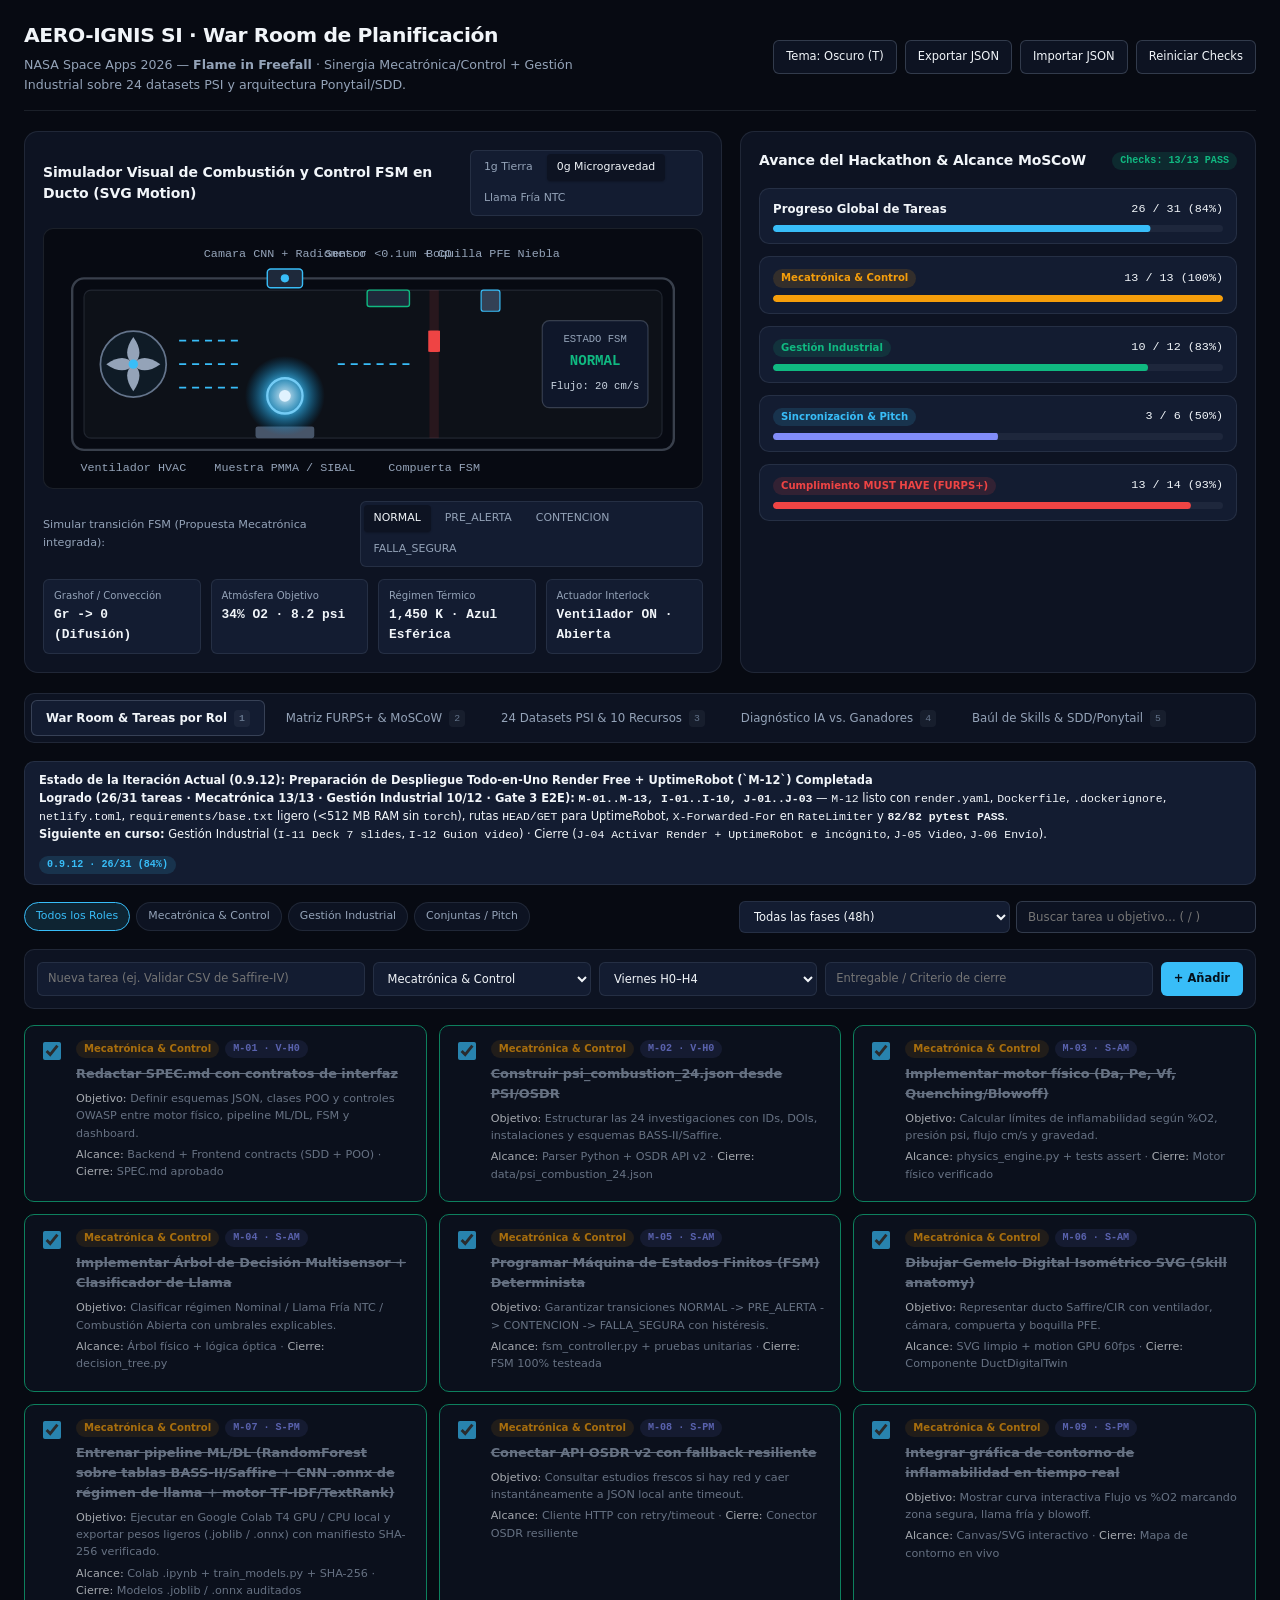
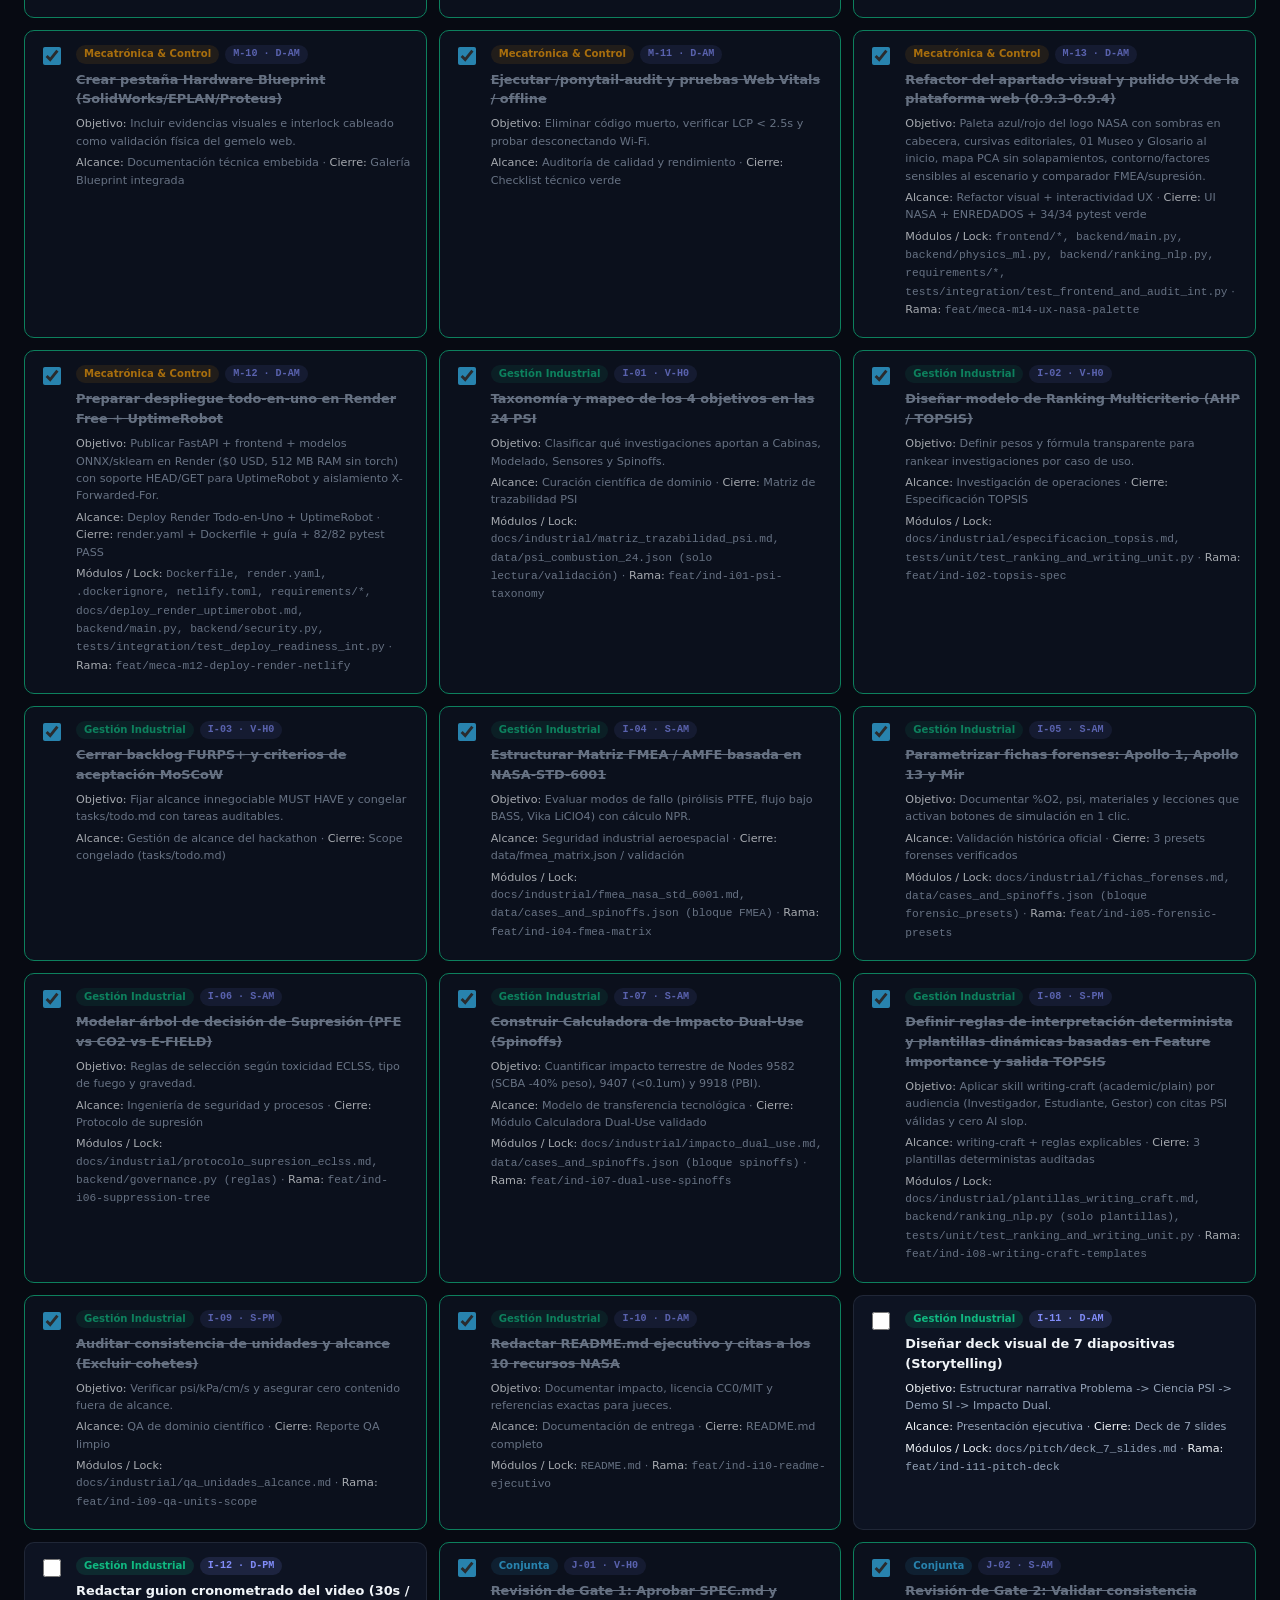
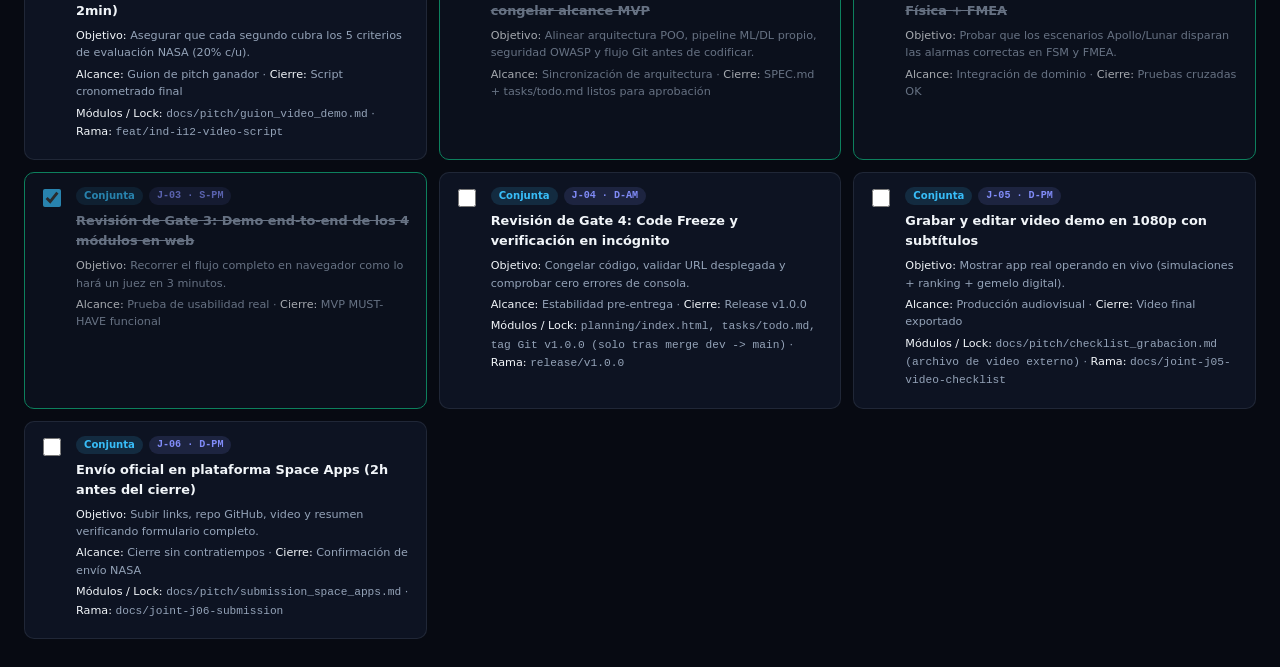
==== commit fbd88521: "0.9.12 - ship - preparar despliegue render todo en uno uptimerobot y pruebas tdd m12" ====
--- a/planning/index.html
+++ b/planning/index.html
@@ -904,9 +904,9 @@
     <section id="panel-tasks" class="tabpanel is-active" role="tabpanel" aria-labelledby="tab-tasks">
       <div class="status-banner" id="iterationBanner">
         <div>
-          <strong>Estado de la Iteración Actual (0.9.12): Deck Ejecutivo de 7 Diapositivas (`I-11`) Completado sobre Consolidación Total (`I-01..I-10` + `M-01..M-14`)</strong><br />
-          <span><strong>Logrado (26/31 tareas · Mecatrónica 12/13 · Gestión Industrial 11/12 · Gate 3 E2E):</strong> <strong><code>M-06, M-09, M-10, M-11, M-13, J-03</code></strong> (UI editorial <code>Geist Pixel</code>, paleta NASA, <code>01 Museo y Glosario</code>, PCA sin solapes, contorno/FMEA reactivos) + <strong><code>I-01..I-11</code></strong> (PSI, TOPSIS, MoSCoW, FMEA, presets forenses, supresión ECLSS, Spinoffs, <code>writing-craft</code>, QA unidades, <code>README.md</code> y deck 7 slides) verificados con <strong><code>82/82 pytest PASS</code></strong>.<br />
-          <strong>Siguiente en curso:</strong> Mecatrónica <code>M-12</code> (Deploy Render/Netlify) · Gestión Industrial (<code>I-12 Guion video 30s/2min</code>) · Cierre (<code>J-04..J-06</code>).</span>
+          <strong>Estado de la Iteración Actual (0.9.12): Preparación de Despliegue Todo-en-Uno Render Free + UptimeRobot (`M-12`) Completada</strong><br />
+          <span><strong>Logrado (26/31 tareas · Mecatrónica 13/13 · Gestión Industrial 10/12 · Gate 3 E2E):</strong> <strong><code>M-01..M-13, I-01..I-10, J-01..J-03</code></strong> — <code>M-12</code> listo con <code>render.yaml</code>, <code>Dockerfile</code>, <code>.dockerignore</code>, <code>netlify.toml</code>, <code>requirements/base.txt</code> ligero (&lt;512 MB RAM sin <code>torch</code>), rutas <code>HEAD/GET</code> para UptimeRobot, <code>X-Forwarded-For</code> en <code>RateLimiter</code> y <strong><code>82/82 pytest PASS</code></strong>.<br />
+          <strong>Siguiente en curso:</strong> Gestión Industrial (<code>I-11 Deck 7 slides</code>, <code>I-12 Guion video</code>) · Cierre (<code>J-04 Activar Render + UptimeRobot e incógnito</code>, <code>J-05 Video</code>, <code>J-06 Envío</code>).</span>
         </div>
         <span class="mono badge badge-joint">0.9.12 · 26/31 (84%)</span>
       </div>
@@ -1180,7 +1180,7 @@
         { id: "M-10", role: "meca", phase: "D-AM", title: "Crear pestaña Hardware Blueprint (SolidWorks/EPLAN/Proteus)", objective: "Incluir evidencias visuales e interlock cableado como validación física del gemelo web.", scope: "Documentación técnica embebida", deliverable: "Galería Blueprint integrada", done: true },
         { id: "M-11", role: "meca", phase: "D-AM", title: "Ejecutar /ponytail-audit y pruebas Web Vitals / offline", objective: "Eliminar código muerto, verificar LCP < 2.5s y probar desconectando Wi-Fi.", scope: "Auditoría de calidad y rendimiento", deliverable: "Checklist técnico verde", done: true },
         { id: "M-13", role: "meca", phase: "D-AM", title: "Refactor del apartado visual y pulido UX de la plataforma web (0.9.3–0.9.4)", objective: "Paleta azul/rojo del logo NASA con sombras en cabecera, cursivas editoriales, 01 Museo y Glosario al inicio, mapa PCA sin solapamientos, contorno/factores sensibles al escenario y comparador FMEA/supresión.", scope: "Refactor visual + interactividad UX", deliverable: "UI NASA + ENREDADOS + 34/34 pytest verde", modules: "frontend/*, backend/main.py, backend/physics_ml.py, backend/ranking_nlp.py, requirements/*, tests/integration/test_frontend_and_audit_int.py", branch: "feat/meca-m14-ux-nasa-palette", done: true },
-        { id: "M-12", role: "meca", phase: "D-AM", title: "Desplegar plataforma web en URL HTTPS pública", objective: "Publicar FastAPI + frontend en Render (o Netlify proxy + Render) con CORS/CSP seguros y $0 USD.", scope: "Deploy Render / Netlify + Render", deliverable: "URL pública verificada", modules: "Dockerfile, render.yaml, netlify.toml, backend/main.py, backend/security.py, frontend/app.js", branch: "feat/meca-m12-deploy-render-netlify", done: false },
+        { id: "M-12", role: "meca", phase: "D-AM", title: "Preparar despliegue todo-en-uno en Render Free + UptimeRobot", objective: "Publicar FastAPI + frontend + modelos ONNX/sklearn en Render ($0 USD, 512 MB RAM sin torch) con soporte HEAD/GET para UptimeRobot y aislamiento X-Forwarded-For.", scope: "Deploy Render Todo-en-Uno + UptimeRobot", deliverable: "render.yaml + Dockerfile + guía + 82/82 pytest PASS", modules: "Dockerfile, render.yaml, .dockerignore, netlify.toml, requirements/*, docs/deploy_render_uptimerobot.md, backend/main.py, backend/security.py, tests/integration/test_deploy_readiness_int.py", branch: "feat/meca-m12-deploy-render-netlify", done: true },
 
         // Rol B: Gestión Industrial (12)
         { id: "I-01", role: "ind", phase: "V-H0", title: "Taxonomía y mapeo de los 4 objetivos en las 24 PSI", objective: "Clasificar qué investigaciones aportan a Cabinas, Modelado, Sensores y Spinoffs.", scope: "Curación científica de dominio", deliverable: "Matriz de trazabilidad PSI", modules: "docs/industrial/matriz_trazabilidad_psi.md, data/psi_combustion_24.json (solo lectura/validación)", branch: "feat/ind-i01-psi-taxonomy", done: true },
@@ -1193,7 +1193,7 @@
         { id: "I-08", role: "ind", phase: "S-PM", title: "Definir reglas de interpretación determinista y plantillas dinámicas basadas en Feature Importance y salida TOPSIS", objective: "Aplicar skill writing-craft (academic/plain) por audiencia (Investigador, Estudiante, Gestor) con citas PSI válidas y cero AI slop.", scope: "writing-craft + reglas explicables", deliverable: "3 plantillas deterministas auditadas", modules: "docs/industrial/plantillas_writing_craft.md, backend/ranking_nlp.py (solo plantillas), tests/unit/test_ranking_and_writing_unit.py", branch: "feat/ind-i08-writing-craft-templates", done: true },
         { id: "I-09", role: "ind", phase: "S-PM", title: "Auditar consistencia de unidades y alcance (Excluir cohetes)", objective: "Verificar psi/kPa/cm/s y asegurar cero contenido fuera de alcance.", scope: "QA de dominio científico", deliverable: "Reporte QA limpio", modules: "docs/industrial/qa_unidades_alcance.md", branch: "feat/ind-i09-qa-units-scope", done: true },
         { id: "I-10", role: "ind", phase: "D-AM", title: "Redactar README.md ejecutivo y citas a los 10 recursos NASA", objective: "Documentar impacto, licencia CC0/MIT y referencias exactas para jueces.", scope: "Documentación de entrega", deliverable: "README.md completo", modules: "README.md", branch: "feat/ind-i10-readme-ejecutivo", done: true },
-        { id: "I-11", role: "ind", phase: "D-AM", title: "Diseñar deck visual de 7 diapositivas (Storytelling)", objective: "Estructurar narrativa Problema -> Ciencia PSI -> Demo SI -> Impacto Dual.", scope: "Presentación ejecutiva", deliverable: "Deck de 7 slides", modules: "docs/pitch/deck_7_slides.md", branch: "feat/ind-i11-pitch-deck", done: true },
+        { id: "I-11", role: "ind", phase: "D-AM", title: "Diseñar deck visual de 7 diapositivas (Storytelling)", objective: "Estructurar narrativa Problema -> Ciencia PSI -> Demo SI -> Impacto Dual.", scope: "Presentación ejecutiva", deliverable: "Deck de 7 slides", modules: "docs/pitch/deck_7_slides.md", branch: "feat/ind-i11-pitch-deck", done: false },
         { id: "I-12", role: "ind", phase: "D-PM", title: "Redactar guion cronometrado del video (30s / 2min)", objective: "Asegurar que cada segundo cubra los 5 criterios de evaluación NASA (20% c/u).", scope: "Guion de pitch ganador", deliverable: "Script cronometrado final", modules: "docs/pitch/guion_video_demo.md", branch: "feat/ind-i12-video-script", done: false },
 
         // Tareas Conjuntas (6)
@@ -1757,7 +1757,7 @@
         const i08 = DEFAULT_TASKS.find(t => t.id === "I-08");
         assert(i08 && i08.title.includes("Feature Importance") && i08.title.includes("TOPSIS") && i08.objective.includes("writing-craft"), "I-08 must reference deterministic rules and writing-craft");
         assert(DEFAULT_TASKS.filter(t => !t.done).every(t => Boolean(t.modules) && Boolean(t.branch)), "All pending tasks must declare modules lock and dedicated branch");
-        assert(DEFAULT_TASKS.filter(t => t.done).length === 25, "Expected 25 tasks marked done by default (M-01..M-11, M-13, I-01..I-10, J-01..J-03)");
+        assert(DEFAULT_TASKS.filter(t => t.done).length === 26, "Expected 26 tasks marked done by default (M-01..M-13, I-01..I-10, J-01..J-03)");
 
         // Verify FSM visualizer transitions cleanly
         setFsmState("CONTENCION");
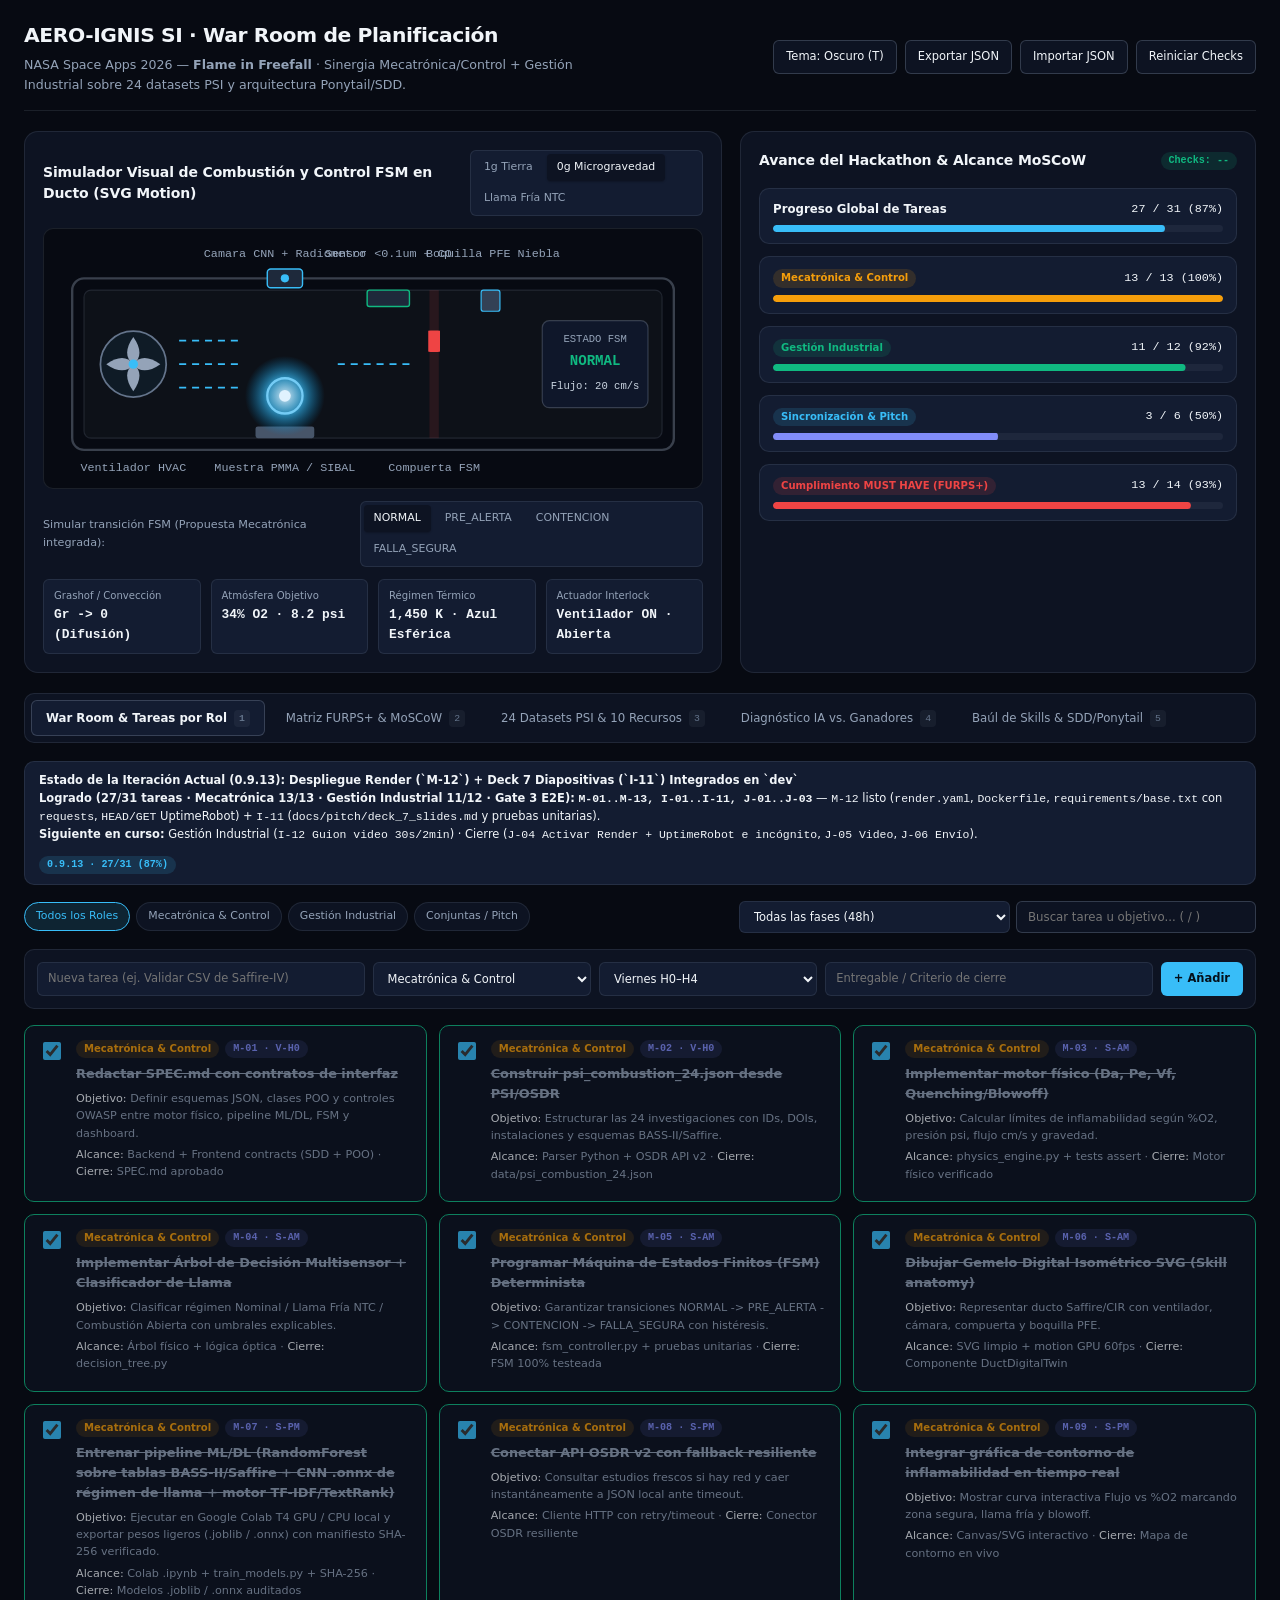
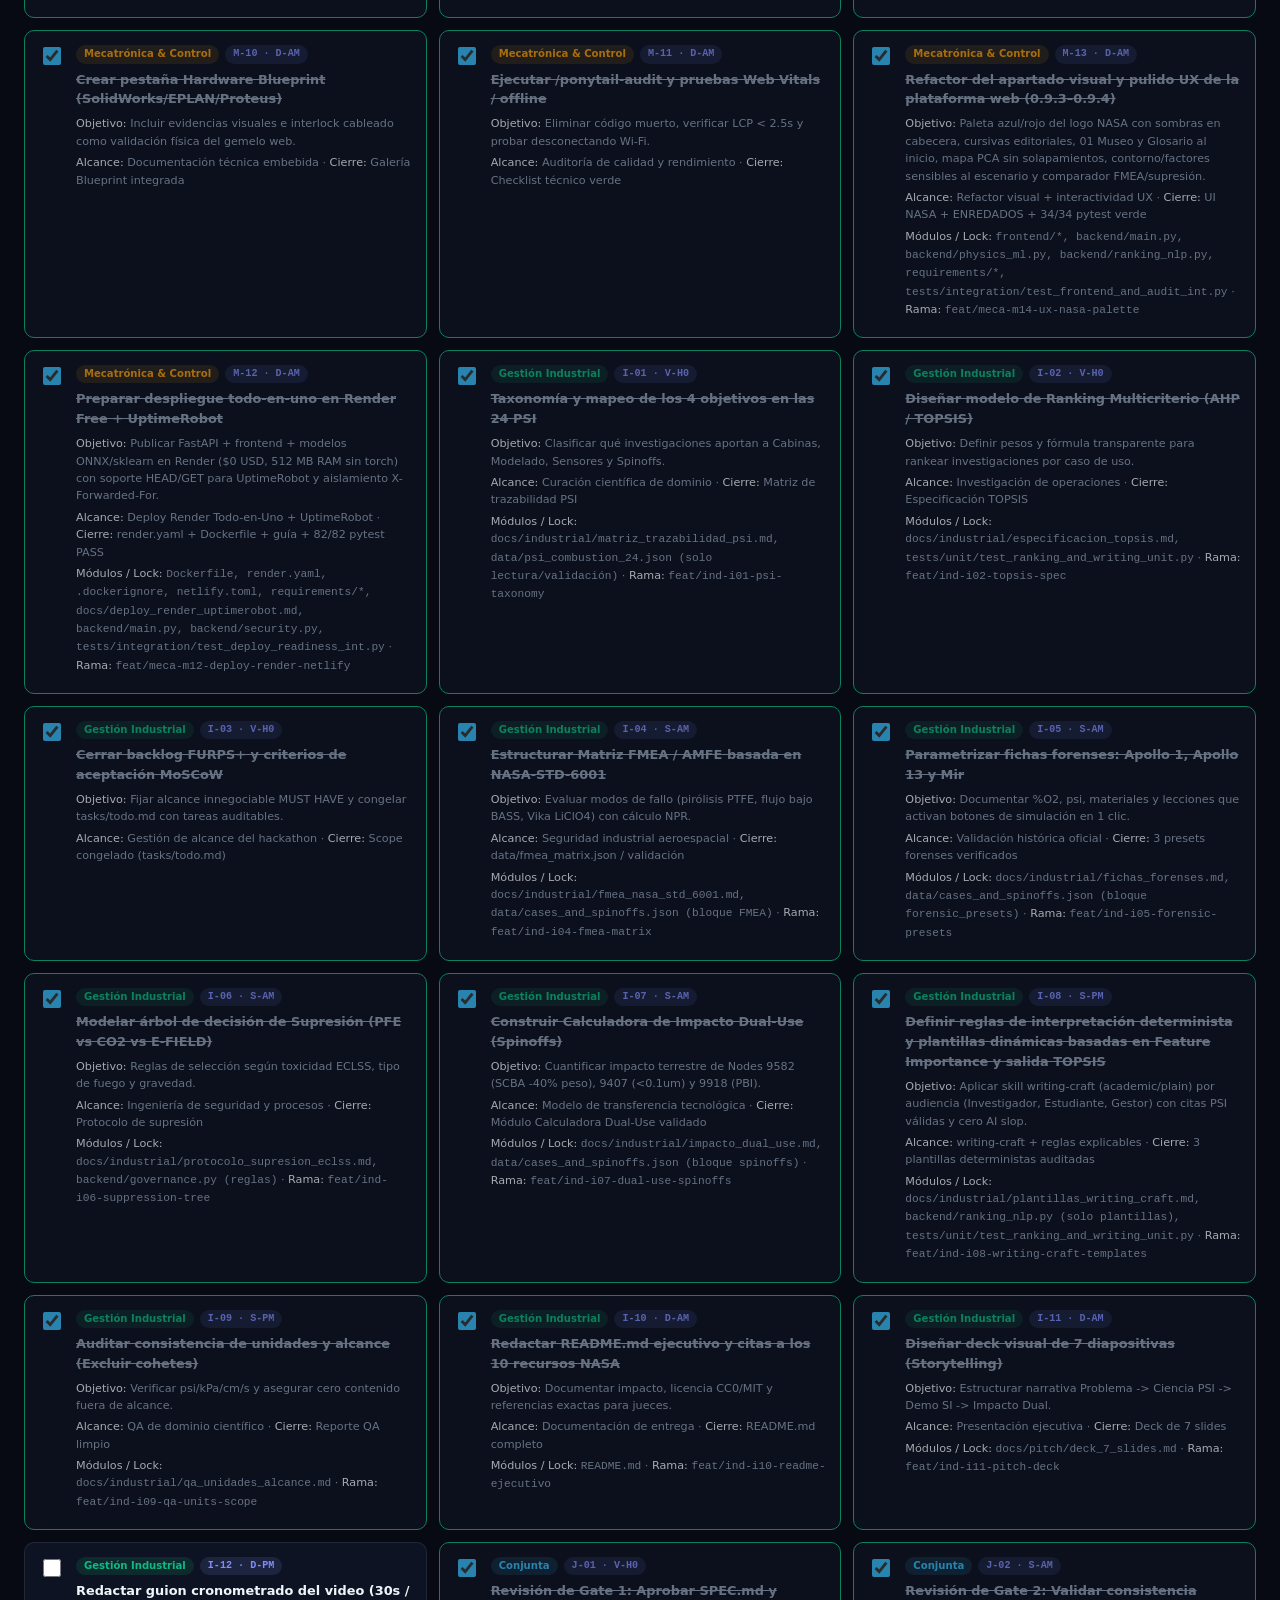
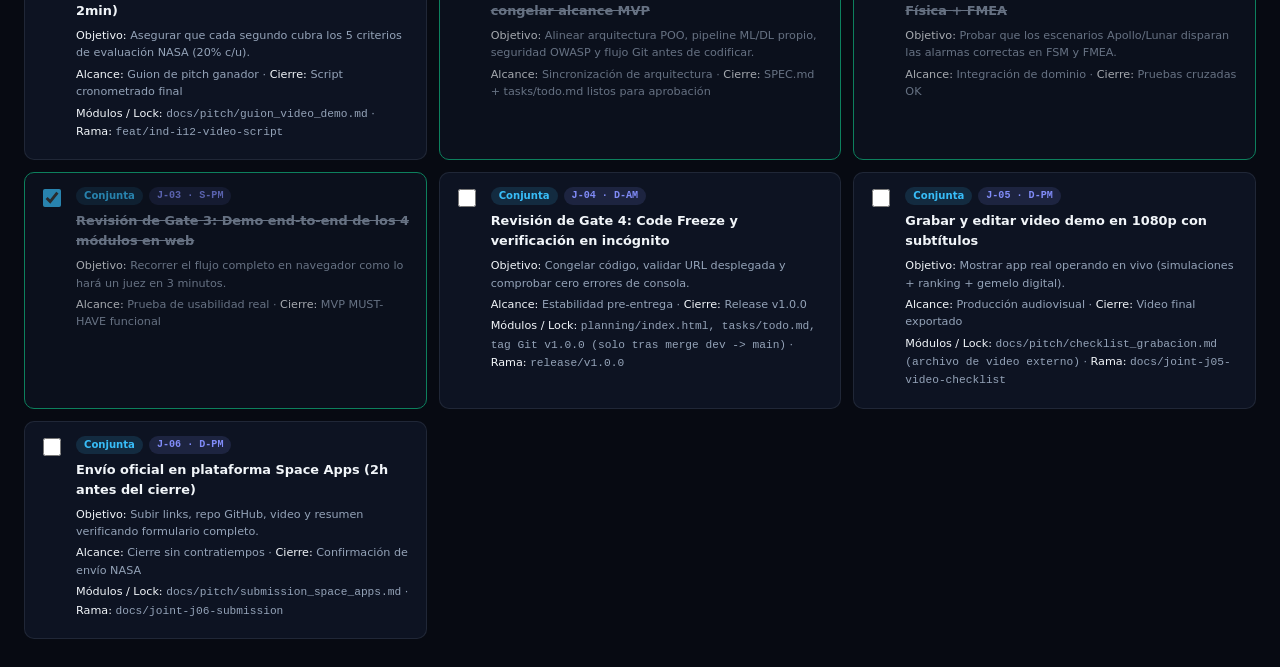
==== commit b70de7fa: "0.9.13 - merge - integrar deck pitch 7 slides i11 en dev" ====
--- a/planning/index.html
+++ b/planning/index.html
@@ -904,11 +904,11 @@
     <section id="panel-tasks" class="tabpanel is-active" role="tabpanel" aria-labelledby="tab-tasks">
       <div class="status-banner" id="iterationBanner">
         <div>
-          <strong>Estado de la Iteración Actual (0.9.12): Preparación de Despliegue Todo-en-Uno Render Free + UptimeRobot (`M-12`) Completada</strong><br />
-          <span><strong>Logrado (26/31 tareas · Mecatrónica 13/13 · Gestión Industrial 10/12 · Gate 3 E2E):</strong> <strong><code>M-01..M-13, I-01..I-10, J-01..J-03</code></strong> — <code>M-12</code> listo con <code>render.yaml</code>, <code>Dockerfile</code>, <code>.dockerignore</code>, <code>netlify.toml</code>, <code>requirements/base.txt</code> ligero (&lt;512 MB RAM sin <code>torch</code>), rutas <code>HEAD/GET</code> para UptimeRobot, <code>X-Forwarded-For</code> en <code>RateLimiter</code> y <strong><code>82/82 pytest PASS</code></strong>.<br />
-          <strong>Siguiente en curso:</strong> Gestión Industrial (<code>I-11 Deck 7 slides</code>, <code>I-12 Guion video</code>) · Cierre (<code>J-04 Activar Render + UptimeRobot e incógnito</code>, <code>J-05 Video</code>, <code>J-06 Envío</code>).</span>
-        </div>
-        <span class="mono badge badge-joint">0.9.12 · 26/31 (84%)</span>
+          <strong>Estado de la Iteración Actual (0.9.13): Despliegue Render (`M-12`) + Deck 7 Diapositivas (`I-11`) Integrados en `dev`</strong><br />
+          <span><strong>Logrado (27/31 tareas · Mecatrónica 13/13 · Gestión Industrial 11/12 · Gate 3 E2E):</strong> <strong><code>M-01..M-13, I-01..I-11, J-01..J-03</code></strong> — <code>M-12</code> listo (<code>render.yaml</code>, <code>Dockerfile</code>, <code>requirements/base.txt</code> con <code>requests</code>, <code>HEAD/GET</code> UptimeRobot) + <code>I-11</code> (<code>docs/pitch/deck_7_slides.md</code> y pruebas unitarias).<br />
+          <strong>Siguiente en curso:</strong> Gestión Industrial (<code>I-12 Guion video 30s/2min</code>) · Cierre (<code>J-04 Activar Render + UptimeRobot e incógnito</code>, <code>J-05 Video</code>, <code>J-06 Envío</code>).</span>
+        </div>
+        <span class="mono badge badge-joint">0.9.13 · 27/31 (87%)</span>
       </div>
 
       <div class="toolbar">
@@ -1193,7 +1193,7 @@
         { id: "I-08", role: "ind", phase: "S-PM", title: "Definir reglas de interpretación determinista y plantillas dinámicas basadas en Feature Importance y salida TOPSIS", objective: "Aplicar skill writing-craft (academic/plain) por audiencia (Investigador, Estudiante, Gestor) con citas PSI válidas y cero AI slop.", scope: "writing-craft + reglas explicables", deliverable: "3 plantillas deterministas auditadas", modules: "docs/industrial/plantillas_writing_craft.md, backend/ranking_nlp.py (solo plantillas), tests/unit/test_ranking_and_writing_unit.py", branch: "feat/ind-i08-writing-craft-templates", done: true },
         { id: "I-09", role: "ind", phase: "S-PM", title: "Auditar consistencia de unidades y alcance (Excluir cohetes)", objective: "Verificar psi/kPa/cm/s y asegurar cero contenido fuera de alcance.", scope: "QA de dominio científico", deliverable: "Reporte QA limpio", modules: "docs/industrial/qa_unidades_alcance.md", branch: "feat/ind-i09-qa-units-scope", done: true },
         { id: "I-10", role: "ind", phase: "D-AM", title: "Redactar README.md ejecutivo y citas a los 10 recursos NASA", objective: "Documentar impacto, licencia CC0/MIT y referencias exactas para jueces.", scope: "Documentación de entrega", deliverable: "README.md completo", modules: "README.md", branch: "feat/ind-i10-readme-ejecutivo", done: true },
-        { id: "I-11", role: "ind", phase: "D-AM", title: "Diseñar deck visual de 7 diapositivas (Storytelling)", objective: "Estructurar narrativa Problema -> Ciencia PSI -> Demo SI -> Impacto Dual.", scope: "Presentación ejecutiva", deliverable: "Deck de 7 slides", modules: "docs/pitch/deck_7_slides.md", branch: "feat/ind-i11-pitch-deck", done: false },
+        { id: "I-11", role: "ind", phase: "D-AM", title: "Diseñar deck visual de 7 diapositivas (Storytelling)", objective: "Estructurar narrativa Problema -> Ciencia PSI -> Demo SI -> Impacto Dual.", scope: "Presentación ejecutiva", deliverable: "Deck de 7 slides", modules: "docs/pitch/deck_7_slides.md", branch: "feat/ind-i11-pitch-deck", done: true },
         { id: "I-12", role: "ind", phase: "D-PM", title: "Redactar guion cronometrado del video (30s / 2min)", objective: "Asegurar que cada segundo cubra los 5 criterios de evaluación NASA (20% c/u).", scope: "Guion de pitch ganador", deliverable: "Script cronometrado final", modules: "docs/pitch/guion_video_demo.md", branch: "feat/ind-i12-video-script", done: false },
 
         // Tareas Conjuntas (6)
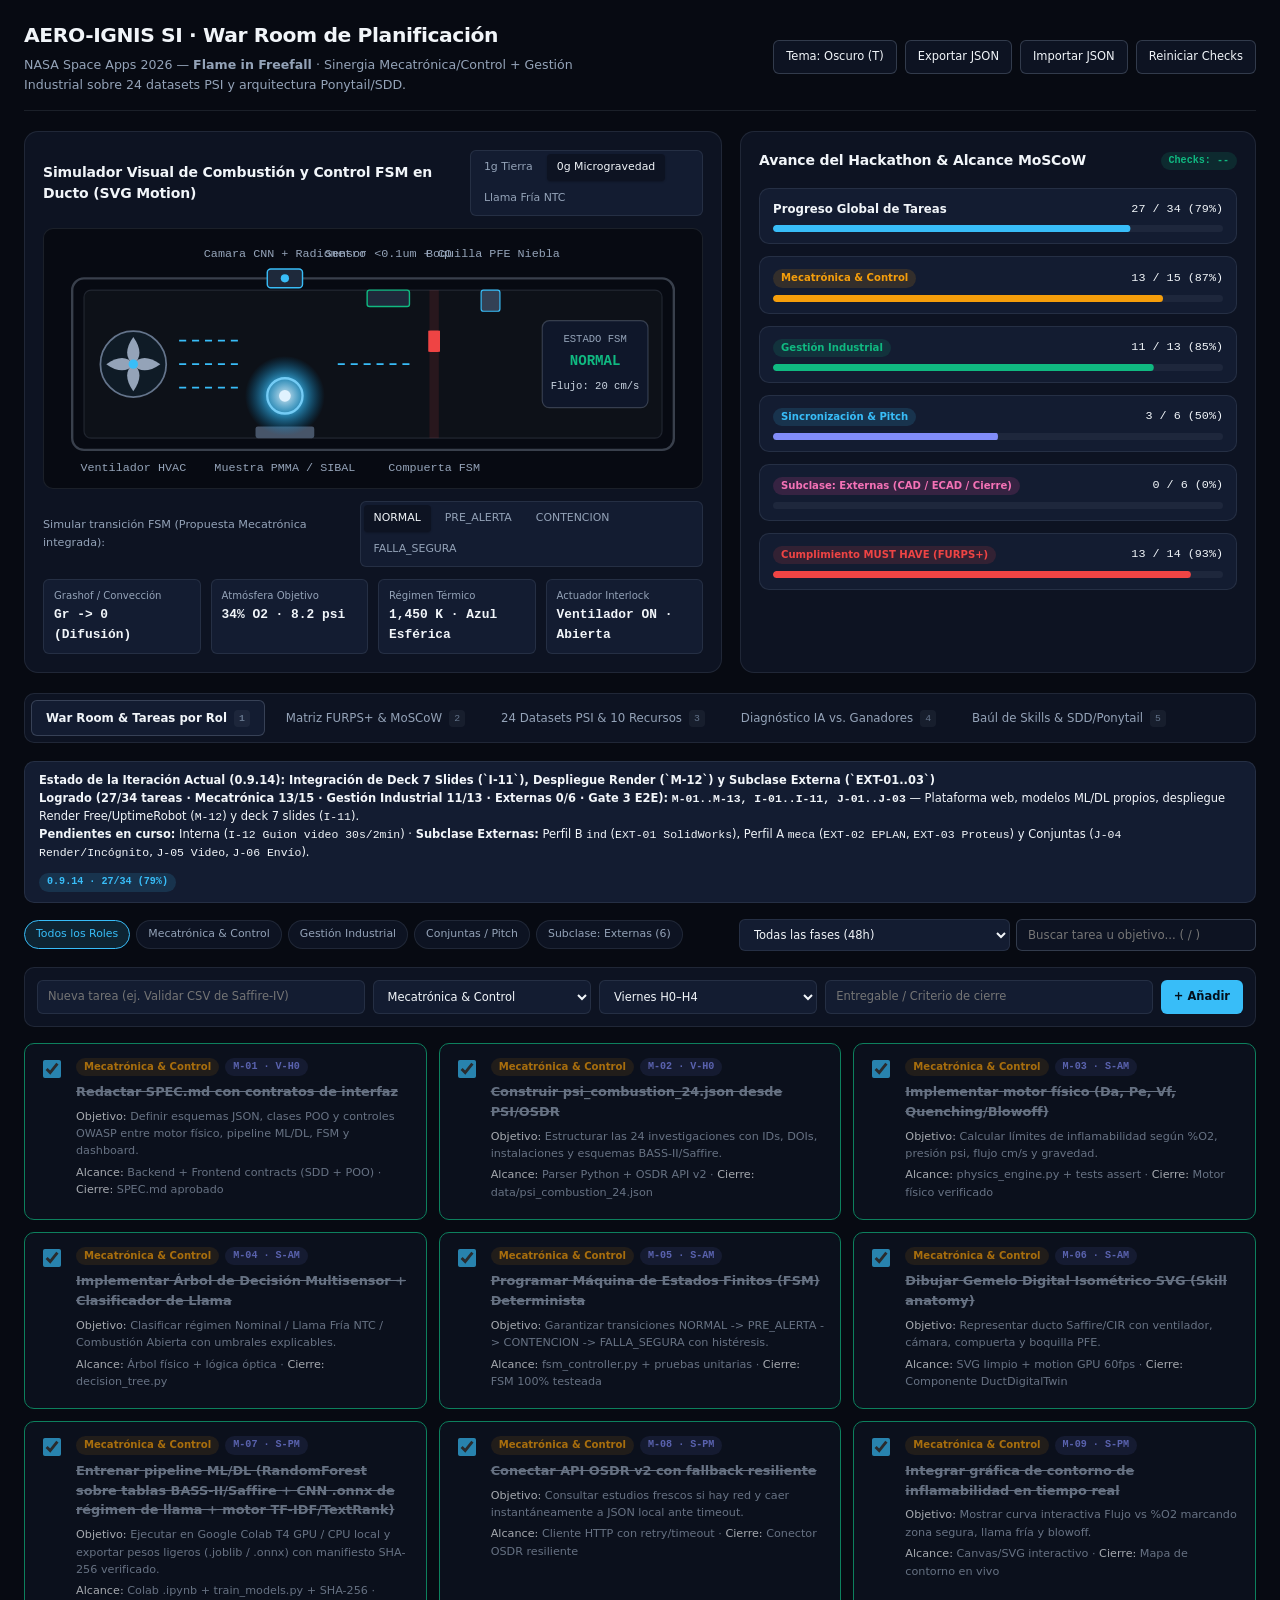
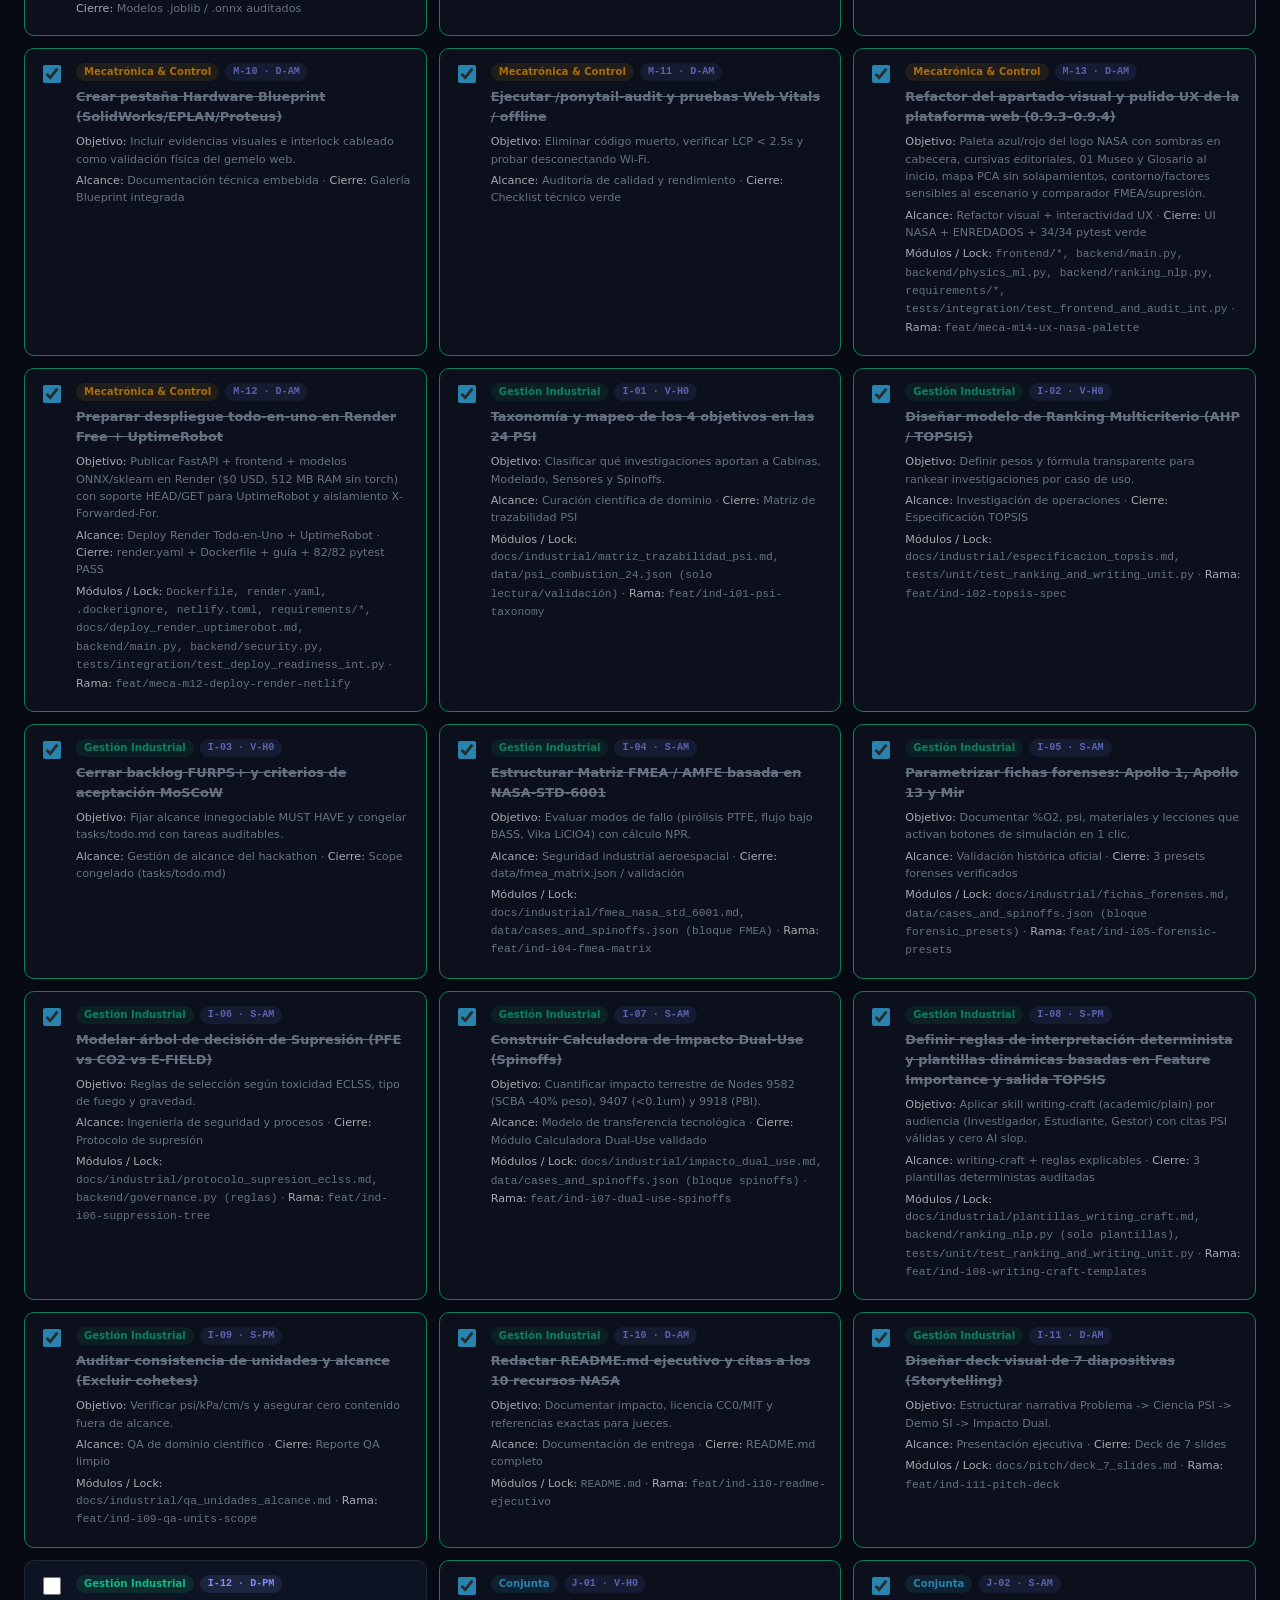
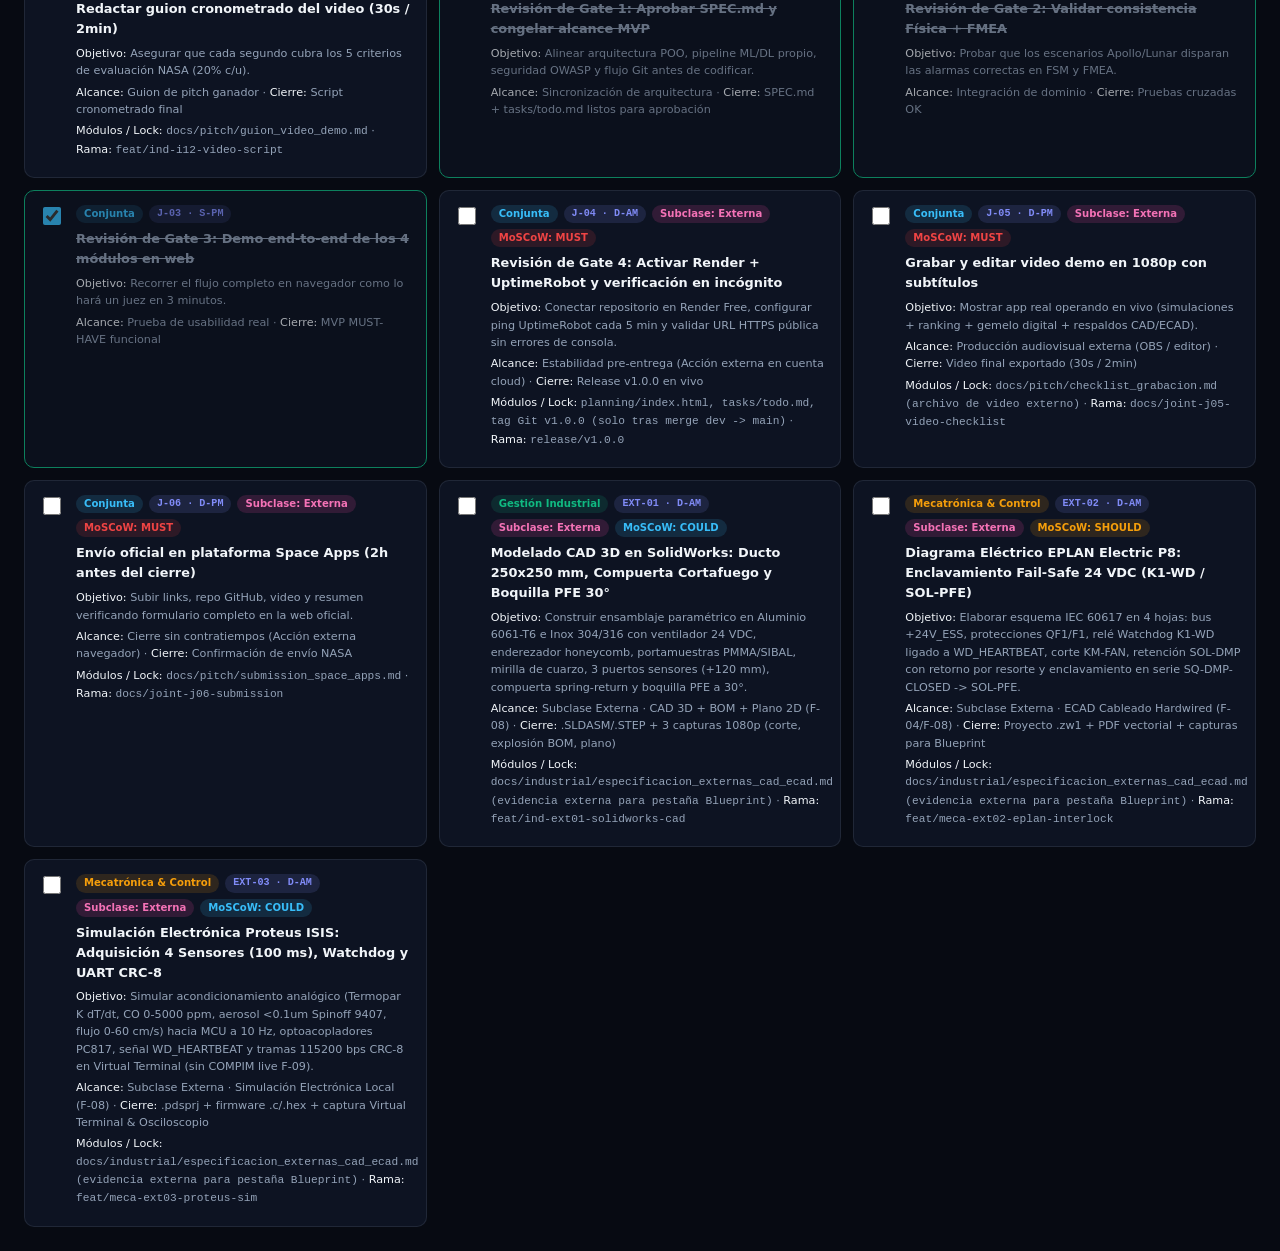
==== commit e0dd1113: "0.9.14 - docs - integrar subclase externas cad ecad y actualizar tablero" ====
--- a/planning/index.html
+++ b/planning/index.html
@@ -472,6 +472,8 @@
     .badge-meca { background: var(--accent-amber-dim); color: var(--accent-soot-amber); }
     .badge-ind { background: var(--accent-emerald-dim); color: var(--accent-industrial-emerald); }
     .badge-joint { background: var(--accent-cyan-dim); color: var(--accent-flame-blue); }
+    .badge-ext { background: rgba(236, 72, 153, 0.16); color: #F472B6; }
+    [data-theme="light"] .badge-ext { background: rgba(219, 39, 119, 0.12); color: #BE185D; }
     .badge-must { background: var(--accent-red-dim); color: var(--accent-pyro-red); }
     .badge-should { background: var(--accent-amber-dim); color: var(--accent-soot-amber); }
     .badge-could { background: var(--accent-cyan-dim); color: var(--accent-flame-blue); }
@@ -871,8 +873,18 @@
 
         <div class="progress-row">
           <div class="progress-head">
+            <span><span class="badge badge-ext">Subclase: Externas (CAD / ECAD / Cierre)</span></span>
+            <span id="kpiExtText" class="mono tabular">0 / 6 (0%)</span>
+          </div>
+          <div class="progress-track">
+            <div id="kpiExtBar" class="progress-fill" style="background: #EC4899; --ratio: 0;"></div>
+          </div>
+        </div>
+
+        <div class="progress-row">
+          <div class="progress-head">
             <span><span class="badge badge-must">Cumplimiento MUST HAVE (FURPS+)</span></span>
-            <span id="kpiMustText" class="mono tabular">0 / 13 (0%)</span>
+            <span id="kpiMustText" class="mono tabular">0 / 14 (0%)</span>
           </div>
           <div class="progress-track">
             <div id="kpiMustBar" class="progress-fill" style="background: var(--accent-pyro-red); --ratio: 0;"></div>
@@ -904,19 +916,20 @@
     <section id="panel-tasks" class="tabpanel is-active" role="tabpanel" aria-labelledby="tab-tasks">
       <div class="status-banner" id="iterationBanner">
         <div>
-          <strong>Estado de la Iteración Actual (0.9.13): Despliegue Render (`M-12`) + Deck 7 Diapositivas (`I-11`) Integrados en `dev`</strong><br />
-          <span><strong>Logrado (27/31 tareas · Mecatrónica 13/13 · Gestión Industrial 11/12 · Gate 3 E2E):</strong> <strong><code>M-01..M-13, I-01..I-11, J-01..J-03</code></strong> — <code>M-12</code> listo (<code>render.yaml</code>, <code>Dockerfile</code>, <code>requirements/base.txt</code> con <code>requests</code>, <code>HEAD/GET</code> UptimeRobot) + <code>I-11</code> (<code>docs/pitch/deck_7_slides.md</code> y pruebas unitarias).<br />
-          <strong>Siguiente en curso:</strong> Gestión Industrial (<code>I-12 Guion video 30s/2min</code>) · Cierre (<code>J-04 Activar Render + UptimeRobot e incógnito</code>, <code>J-05 Video</code>, <code>J-06 Envío</code>).</span>
-        </div>
-        <span class="mono badge badge-joint">0.9.13 · 27/31 (87%)</span>
+          <strong>Estado de la Iteración Actual (0.9.14): Integración de Deck 7 Slides (`I-11`), Despliegue Render (`M-12`) y Subclase Externa (`EXT-01..03`)</strong><br />
+          <span><strong>Logrado (27/34 tareas · Mecatrónica 13/15 · Gestión Industrial 11/13 · Externas 0/6 · Gate 3 E2E):</strong> <strong><code>M-01..M-13, I-01..I-11, J-01..J-03</code></strong> — Plataforma web, modelos ML/DL propios, despliegue Render Free/UptimeRobot (<code>M-12</code>) y deck 7 slides (<code>I-11</code>).<br />
+          <strong>Pendientes en curso:</strong> Interna (<code>I-12 Guion video 30s/2min</code>) · <strong>Subclase Externas:</strong> Perfil B <code>ind</code> (<code>EXT-01 SolidWorks</code>), Perfil A <code>meca</code> (<code>EXT-02 EPLAN</code>, <code>EXT-03 Proteus</code>) y Conjuntas (<code>J-04 Render/Incógnito</code>, <code>J-05 Video</code>, <code>J-06 Envío</code>).</span>
+        </div>
+        <span class="mono badge badge-joint">0.9.14 · 27/34 (79%)</span>
       </div>
 
       <div class="toolbar">
-        <div class="filter-group" aria-label="Filtrar por rol">
+        <div class="filter-group" aria-label="Filtrar por rol o subclase">
           <button class="pill-btn" type="button" data-role-filter="ALL" aria-pressed="true">Todos los Roles</button>
           <button class="pill-btn" type="button" data-role-filter="meca" aria-pressed="false">Mecatrónica & Control</button>
           <button class="pill-btn" type="button" data-role-filter="ind" aria-pressed="false">Gestión Industrial</button>
           <button class="pill-btn" type="button" data-role-filter="joint" aria-pressed="false">Conjuntas / Pitch</button>
+          <button class="pill-btn" type="button" data-role-filter="externas" aria-pressed="false">Subclase: Externas (6)</button>
         </div>
         <div class="filter-group">
           <select id="phaseFilter" class="form-field" style="width:auto;" aria-label="Filtrar por fase">
@@ -1163,7 +1176,7 @@
     (function () {
       "use strict";
 
-      const STORAGE_KEY = "nasa_flame_freefall_plan_v3";
+      const STORAGE_KEY = "nasa_flame_freefall_plan_v4";
 
       // --- 1. VERIFIED DATA SOURCES ---
       const DEFAULT_TASKS = [
@@ -1200,9 +1213,14 @@
         { id: "J-01", role: "joint", phase: "V-H0", title: "Revisión de Gate 1: Aprobar SPEC.md y congelar alcance MVP", objective: "Alinear arquitectura POO, pipeline ML/DL propio, seguridad OWASP y flujo Git antes de codificar.", scope: "Sincronización de arquitectura", deliverable: "SPEC.md + tasks/todo.md listos para aprobación", done: true },
         { id: "J-02", role: "joint", phase: "S-AM", title: "Revisión de Gate 2: Validar consistencia Física + FMEA", objective: "Probar que los escenarios Apollo/Lunar disparan las alarmas correctas en FSM y FMEA.", scope: "Integración de dominio", deliverable: "Pruebas cruzadas OK", done: true },
         { id: "J-03", role: "joint", phase: "S-PM", title: "Revisión de Gate 3: Demo end-to-end de los 4 módulos en web", objective: "Recorrer el flujo completo en navegador como lo hará un juez en 3 minutos.", scope: "Prueba de usabilidad real", deliverable: "MVP MUST-HAVE funcional", done: true },
-        { id: "J-04", role: "joint", phase: "D-AM", title: "Revisión de Gate 4: Code Freeze y verificación en incógnito", objective: "Congelar código, validar URL desplegada y comprobar cero errores de consola.", scope: "Estabilidad pre-entrega", deliverable: "Release v1.0.0", modules: "planning/index.html, tasks/todo.md, tag Git v1.0.0 (solo tras merge dev -> main)", branch: "release/v1.0.0", done: false },
-        { id: "J-05", role: "joint", phase: "D-PM", title: "Grabar y editar video demo en 1080p con subtítulos", objective: "Mostrar app real operando en vivo (simulaciones + ranking + gemelo digital).", scope: "Producción audiovisual", deliverable: "Video final exportado", modules: "docs/pitch/checklist_grabacion.md (archivo de video externo)", branch: "docs/joint-j05-video-checklist", done: false },
-        { id: "J-06", role: "joint", phase: "D-PM", title: "Envío oficial en plataforma Space Apps (2h antes del cierre)", objective: "Subir links, repo GitHub, video y resumen verificando formulario completo.", scope: "Cierre sin contratiempos", deliverable: "Confirmación de envío NASA", modules: "docs/pitch/submission_space_apps.md", branch: "docs/joint-j06-submission", done: false }
+        { id: "J-04", role: "joint", subclass: "externas", moscow: "MUST", phase: "D-AM", title: "Revisión de Gate 4: Activar Render + UptimeRobot y verificación en incógnito", objective: "Conectar repositorio en Render Free, configurar ping UptimeRobot cada 5 min y validar URL HTTPS pública sin errores de consola.", scope: "Estabilidad pre-entrega (Acción externa en cuenta cloud)", deliverable: "Release v1.0.0 en vivo", modules: "planning/index.html, tasks/todo.md, tag Git v1.0.0 (solo tras merge dev -> main)", branch: "release/v1.0.0", done: false },
+        { id: "J-05", role: "joint", subclass: "externas", moscow: "MUST", phase: "D-PM", title: "Grabar y editar video demo en 1080p con subtítulos", objective: "Mostrar app real operando en vivo (simulaciones + ranking + gemelo digital + respaldos CAD/ECAD).", scope: "Producción audiovisual externa (OBS / editor)", deliverable: "Video final exportado (30s / 2min)", modules: "docs/pitch/checklist_grabacion.md (archivo de video externo)", branch: "docs/joint-j05-video-checklist", done: false },
+        { id: "J-06", role: "joint", subclass: "externas", moscow: "MUST", phase: "D-PM", title: "Envío oficial en plataforma Space Apps (2h antes del cierre)", objective: "Subir links, repo GitHub, video y resumen verificando formulario completo en la web oficial.", scope: "Cierre sin contratiempos (Acción externa navegador)", deliverable: "Confirmación de envío NASA", modules: "docs/pitch/submission_space_apps.md", branch: "docs/joint-j06-submission", done: false },
+
+        // Subclase: Tareas Externas CAD / ECAD / Simulación Electrónica (3)
+        { id: "EXT-01", role: "ind", subclass: "externas", moscow: "COULD", phase: "D-AM", title: "Modelado CAD 3D en SolidWorks: Ducto 250x250 mm, Compuerta Cortafuego y Boquilla PFE 30°", objective: "Construir ensamblaje paramétrico en Aluminio 6061-T6 e Inox 304/316 con ventilador 24 VDC, enderezador honeycomb, portamuestras PMMA/SIBAL, mirilla de cuarzo, 3 puertos sensores (+120 mm), compuerta spring-return y boquilla PFE a 30°.", scope: "Subclase Externa · CAD 3D + BOM + Plano 2D (F-08)", deliverable: ".SLDASM/.STEP + 3 capturas 1080p (corte, explosión BOM, plano)", modules: "docs/industrial/especificacion_externas_cad_ecad.md (evidencia externa para pestaña Blueprint)", branch: "feat/ind-ext01-solidworks-cad", done: false },
+        { id: "EXT-02", role: "meca", subclass: "externas", moscow: "SHOULD", phase: "D-AM", title: "Diagrama Eléctrico EPLAN Electric P8: Enclavamiento Fail-Safe 24 VDC (K1-WD / SOL-PFE)", objective: "Elaborar esquema IEC 60617 en 4 hojas: bus +24V_ESS, protecciones QF1/F1, relé Watchdog K1-WD ligado a WD_HEARTBEAT, corte KM-FAN, retención SOL-DMP con retorno por resorte y enclavamiento en serie SQ-DMP-CLOSED -> SOL-PFE.", scope: "Subclase Externa · ECAD Cableado Hardwired (F-04/F-08)", deliverable: "Proyecto .zw1 + PDF vectorial + capturas para Blueprint", modules: "docs/industrial/especificacion_externas_cad_ecad.md (evidencia externa para pestaña Blueprint)", branch: "feat/meca-ext02-eplan-interlock", done: false },
+        { id: "EXT-03", role: "meca", subclass: "externas", moscow: "COULD", phase: "D-AM", title: "Simulación Electrónica Proteus ISIS: Adquisición 4 Sensores (100 ms), Watchdog y UART CRC-8", objective: "Simular acondicionamiento analógico (Termopar K dT/dt, CO 0-5000 ppm, aerosol <0.1um Spinoff 9407, flujo 0-60 cm/s) hacia MCU a 10 Hz, optoacopladores PC817, señal WD_HEARTBEAT y tramas 115200 bps CRC-8 en Virtual Terminal (sin COMPIM live F-09).", scope: "Subclase Externa · Simulación Electrónica Local (F-08)", deliverable: ".pdsprj + firmware .c/.hex + captura Virtual Terminal & Osciloscopio", modules: "docs/industrial/especificacion_externas_cad_ecad.md (evidencia externa para pestaña Blueprint)", branch: "feat/meca-ext03-proteus-sim", done: false }
       ];
 
       const FURPS_DATA = [
@@ -1427,10 +1445,12 @@
         const meca = byRole("meca");
         const ind = byRole("ind");
         const joint = byRole("joint");
+        const ext = state.tasks.filter(t => t.subclass === "externas");
 
         const mecaDone = meca.filter(t => t.done).length;
         const indDone = ind.filter(t => t.done).length;
         const jointDone = joint.filter(t => t.done).length;
+        const extDone = ext.filter(t => t.done).length;
 
         const mustItems = FURPS_DATA.filter(f => f.moscow === "MUST");
         const mustDone = mustItems.filter(f => Boolean(state.furpsDone[f.id])).length;
@@ -1445,6 +1465,7 @@
         setBar("kpiMeca", mecaDone, meca.length);
         setBar("kpiInd", indDone, ind.length);
         setBar("kpiJoint", jointDone, joint.length);
+        setBar("kpiExt", extDone, ext.length);
         setBar("kpiMust", mustDone, mustItems.length);
       }
 
@@ -1453,10 +1474,14 @@
         const grid = document.getElementById("taskGrid");
 
         const filtered = state.tasks.filter(t => {
-          if (state.roleFilter !== "ALL" && t.role !== state.roleFilter) return false;
+          if (state.roleFilter === "externas") {
+            if (t.subclass !== "externas") return false;
+          } else if (state.roleFilter !== "ALL" && t.role !== state.roleFilter) {
+            return false;
+          }
           if (state.phaseFilter !== "ALL" && t.phase !== state.phaseFilter) return false;
           if (query) {
-            const hay = `${t.id} ${t.title} ${t.objective} ${t.scope} ${t.deliverable} ${t.modules || ""} ${t.branch || ""}`.toLowerCase();
+            const hay = `${t.id} ${t.title} ${t.objective} ${t.scope} ${t.deliverable} ${t.modules || ""} ${t.branch || ""} ${t.subclass || ""} ${t.moscow || ""}`.toLowerCase();
             if (!hay.includes(query)) return false;
           }
           return true;
@@ -1467,9 +1492,21 @@
           ind: { label: "Gestión Industrial", cls: "badge-ind" },
           joint: { label: "Conjunta", cls: "badge-joint" }
         };
+        const moscowBadgeMap = {
+          MUST: "badge-must",
+          SHOULD: "badge-should",
+          COULD: "badge-could",
+          WONT: "badge-wont"
+        };
 
         grid.innerHTML = filtered.map(t => {
           const r = roleMap[t.role] || roleMap.joint;
+          const extBadge = t.subclass === "externas"
+            ? `<span class="badge badge-ext">Subclase: Externa</span>`
+            : "";
+          const moscowBadge = t.moscow
+            ? `<span class="badge ${moscowBadgeMap[t.moscow] || "badge-violet"}">MoSCoW: ${escapeHtml(t.moscow)}</span>`
+            : "";
           const lockHtml = (t.modules || t.branch)
             ? `<p class="task-detail"><strong>Módulos / Lock:</strong> <code class="mono">${escapeHtml(t.modules || "N/A")}</code>${t.branch ? ` · <strong>Rama:</strong> <code class="mono">${escapeHtml(t.branch)}</code>` : ""}</p>`
             : "";
@@ -1480,6 +1517,8 @@
                 <div class="task-meta">
                   <span class="badge ${r.cls}">${r.label}</span>
                   <span class="badge badge-violet mono">${t.id} · ${t.phase}</span>
+                  ${extBadge}
+                  ${moscowBadge}
                 </div>
                 <h3 class="task-title">${escapeHtml(t.title)}</h3>
                 <p class="task-detail"><strong>Objetivo:</strong> ${escapeHtml(t.objective)}</p>
@@ -1714,7 +1753,7 @@
       });
 
       document.getElementById("resetBtn").addEventListener("click", () => {
-        if (!confirm("¿Reiniciar todos los checkboxes y restaurar las 31 tareas base?")) return;
+        if (!confirm("¿Reiniciar todos los checkboxes y restaurar las 34 tareas base?")) return;
         state.tasks = DEFAULT_TASKS.map(t => ({ ...t }));
         state.furpsDone = { ...DEFAULT_FURPS_DONE };
         saveState();
@@ -1743,12 +1782,21 @@
         const assert = (cond, msg) => { if (!cond) throw new Error("Self-check failed: " + msg); };
         assert(PSI_24_DATA.length === 24, "Expected exactly 24 PSI investigations");
         assert(OFFICIAL_RESOURCES.length === 10, "Expected 10 official challenge resources");
-        assert(DEFAULT_TASKS.length === 31, "Expected 31 role-divided default tasks");
+        assert(DEFAULT_TASKS.length === 34, "Expected 34 role-divided default tasks");
         assert(FURPS_DATA.length === 22, "Expected 22 FURPS+ MoSCoW items");
         assert(FURPS_DATA.filter(f => f.moscow === "MUST").length === 14, "Expected 14 MUST HAVE items");
         assert(SKILLS_VAULT.length === 13, "Expected 13 audited skills in SKILLS_VAULT");
         assert(SKILLS_VAULT.some(s => s.name.includes("writing-craft")), "writing-craft must be registered in SKILLS_VAULT");
         assert(SKILLS_VAULT.some(s => s.role.includes("80%") && s.role.includes("15%")), "TDD pyramid 80%/15% must be registered");
+
+        const extTasks = DEFAULT_TASKS.filter(t => t.subclass === "externas");
+        assert(extTasks.length === 6, "Expected 6 external subclass tasks (EXT-01..03 + J-04..06)");
+        const ext01 = DEFAULT_TASKS.find(t => t.id === "EXT-01");
+        const ext02 = DEFAULT_TASKS.find(t => t.id === "EXT-02");
+        const ext03 = DEFAULT_TASKS.find(t => t.id === "EXT-03");
+        assert(ext01 && ext01.role === "ind" && ext01.moscow === "COULD", "EXT-01 SolidWorks must belong to Perfil B (ind)");
+        assert(ext02 && ext02.role === "meca" && ext02.moscow === "SHOULD", "EXT-02 EPLAN must belong to Perfil A (meca)");
+        assert(ext03 && ext03.role === "meca" && ext03.moscow === "COULD", "EXT-03 Proteus must belong to Perfil A (meca)");
 
         const m07 = DEFAULT_TASKS.find(t => t.id === "M-07");
         assert(m07 && m07.title.includes(".onnx") && m07.objective.includes("Colab") && m07.objective.includes(".joblib"), "M-07 must reference Colab and local ML/DL weights");
@@ -1765,7 +1813,7 @@
         setFsmState("NORMAL");
         assert(document.getElementById("svgFsmText").textContent === "NORMAL", "FSM reset mismatch");
 
-        document.getElementById("selfCheckBadge").textContent = "Checks: 13/13 PASS";
+        document.getElementById("selfCheckBadge").textContent = "Checks: 15/15 PASS";
       }
 
       // Initialize
